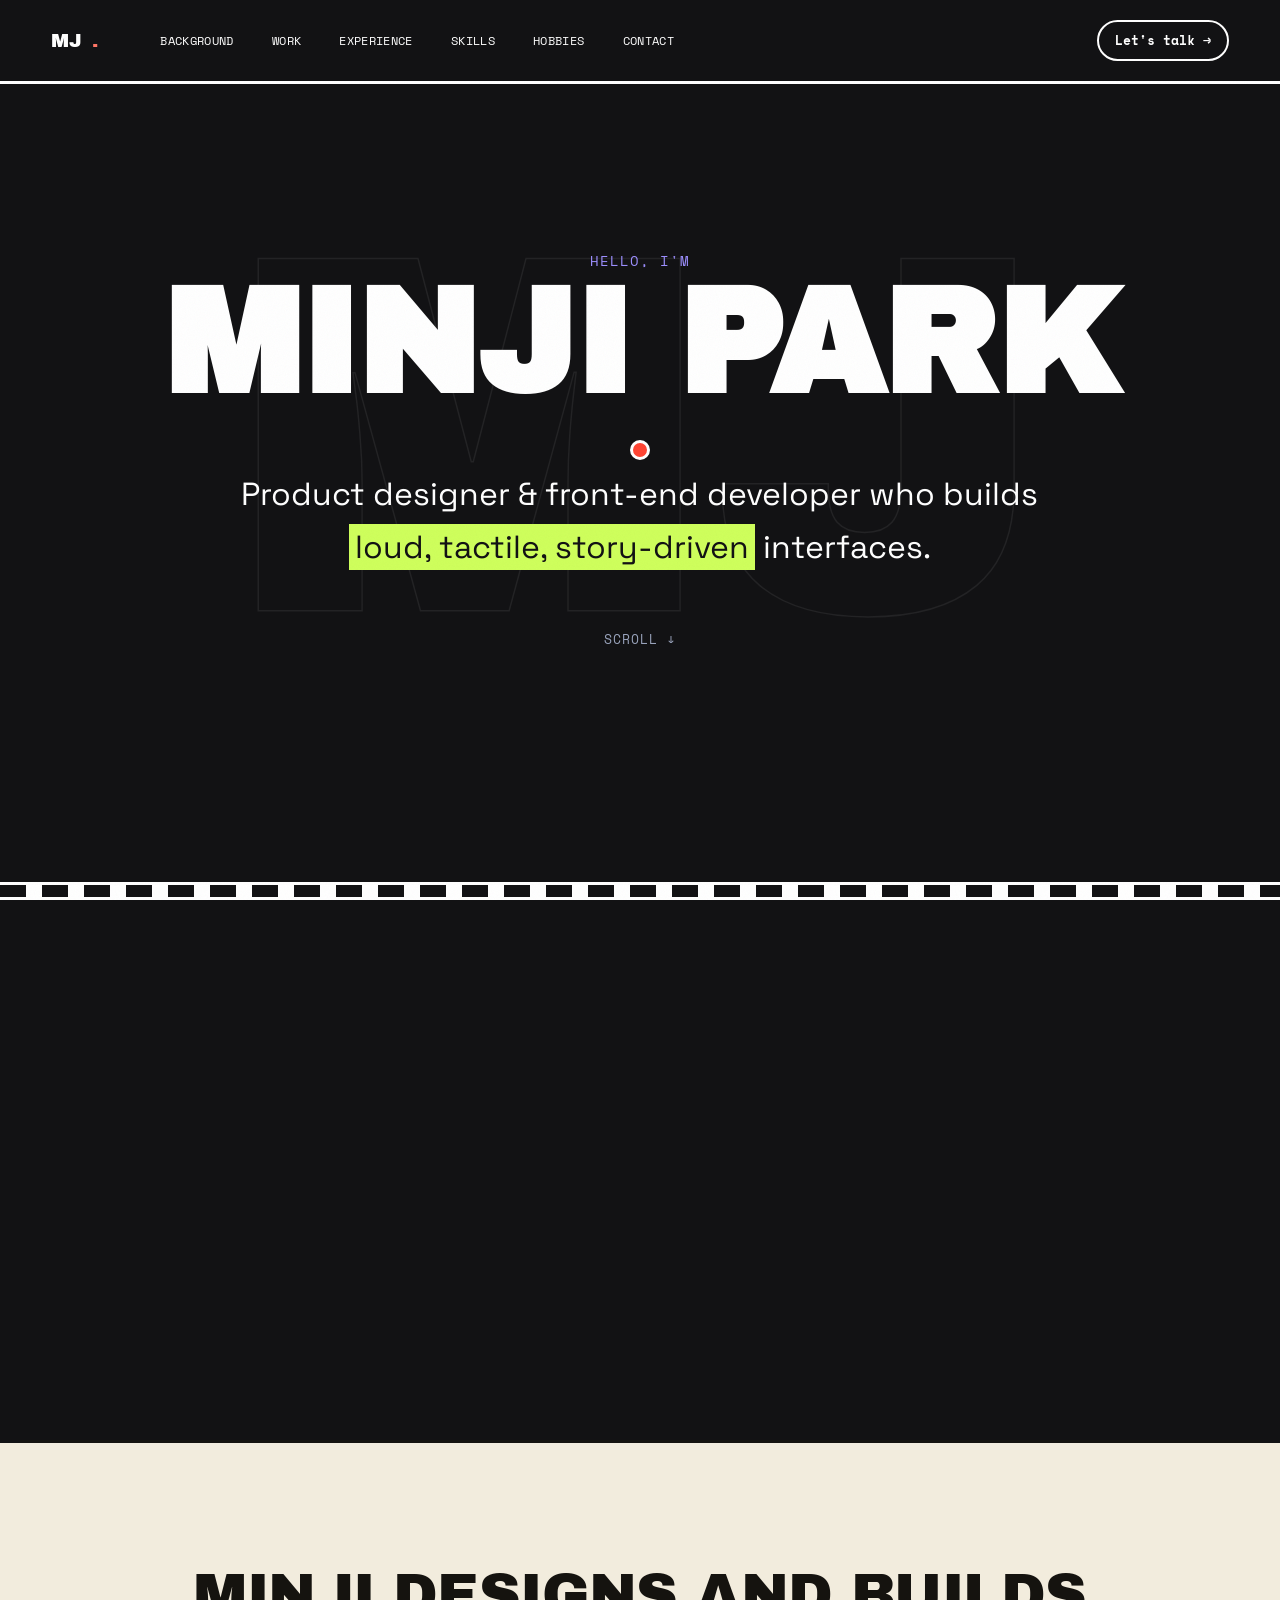
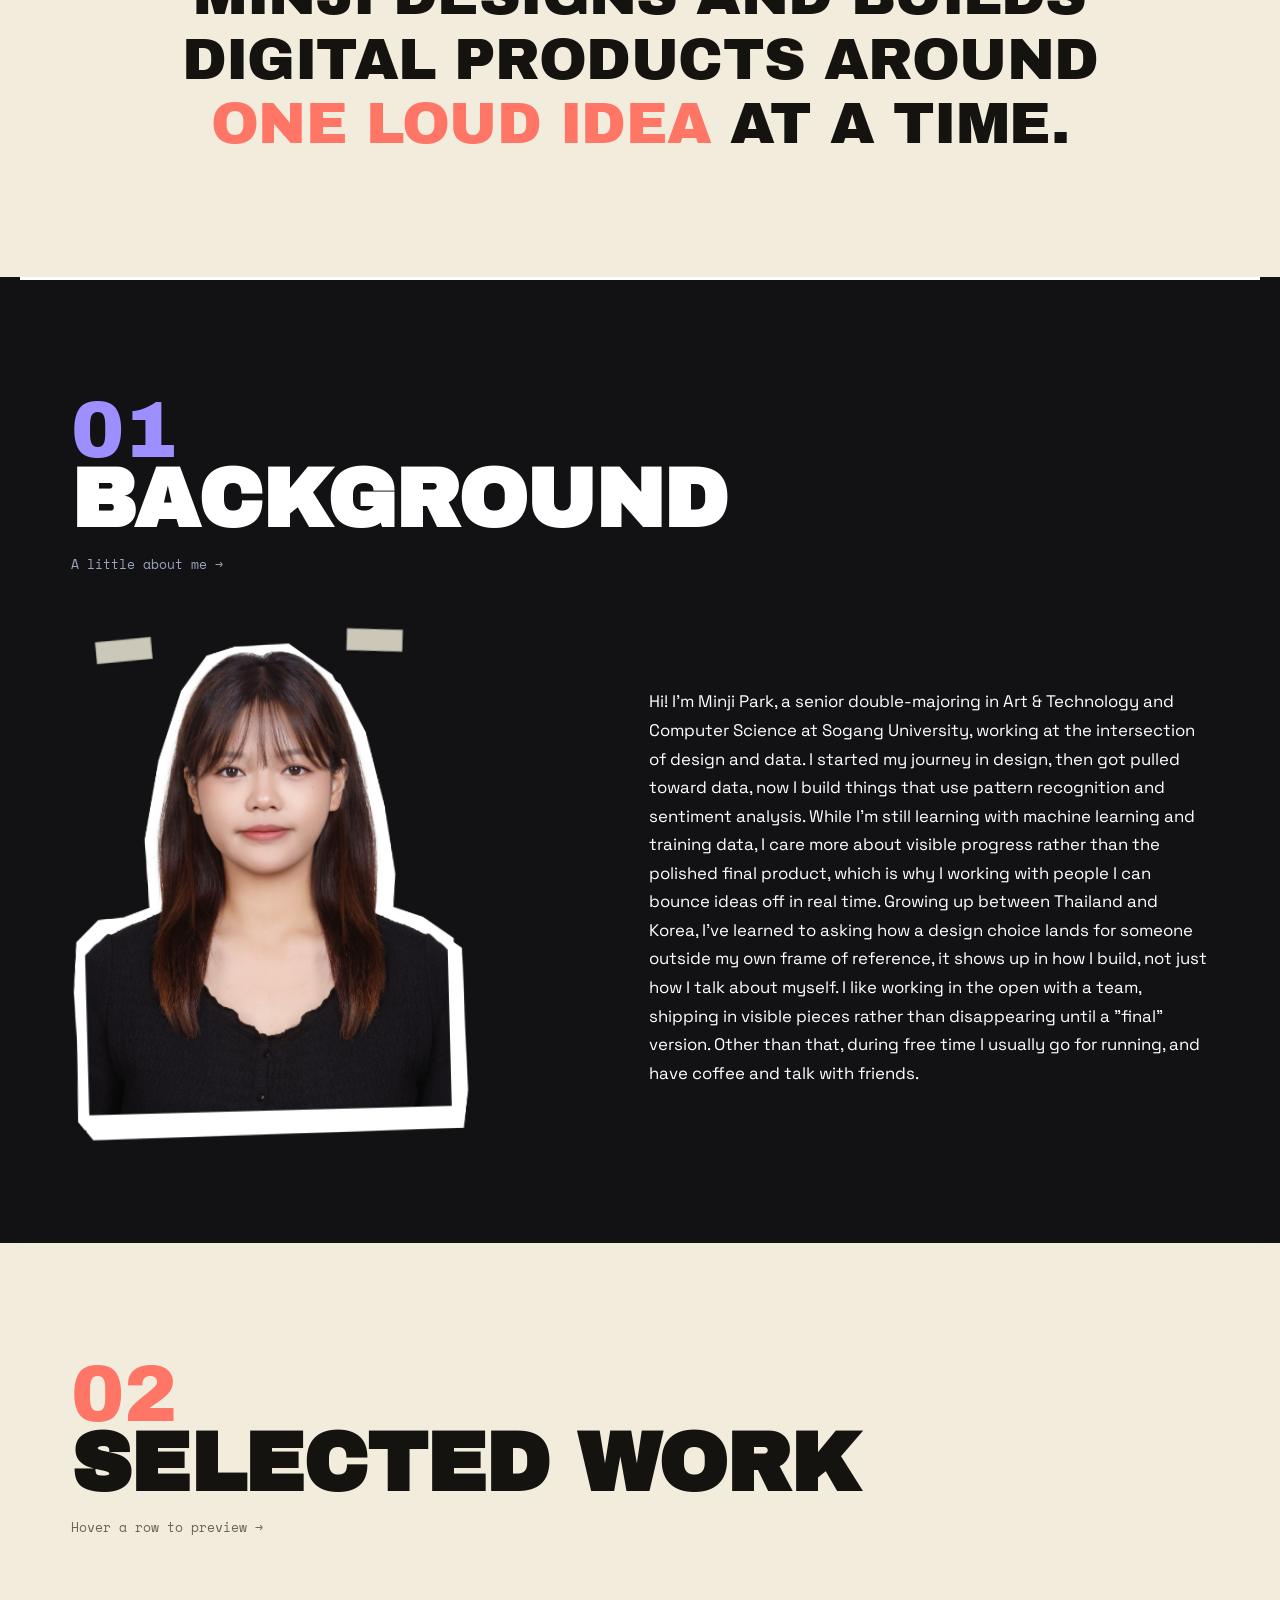
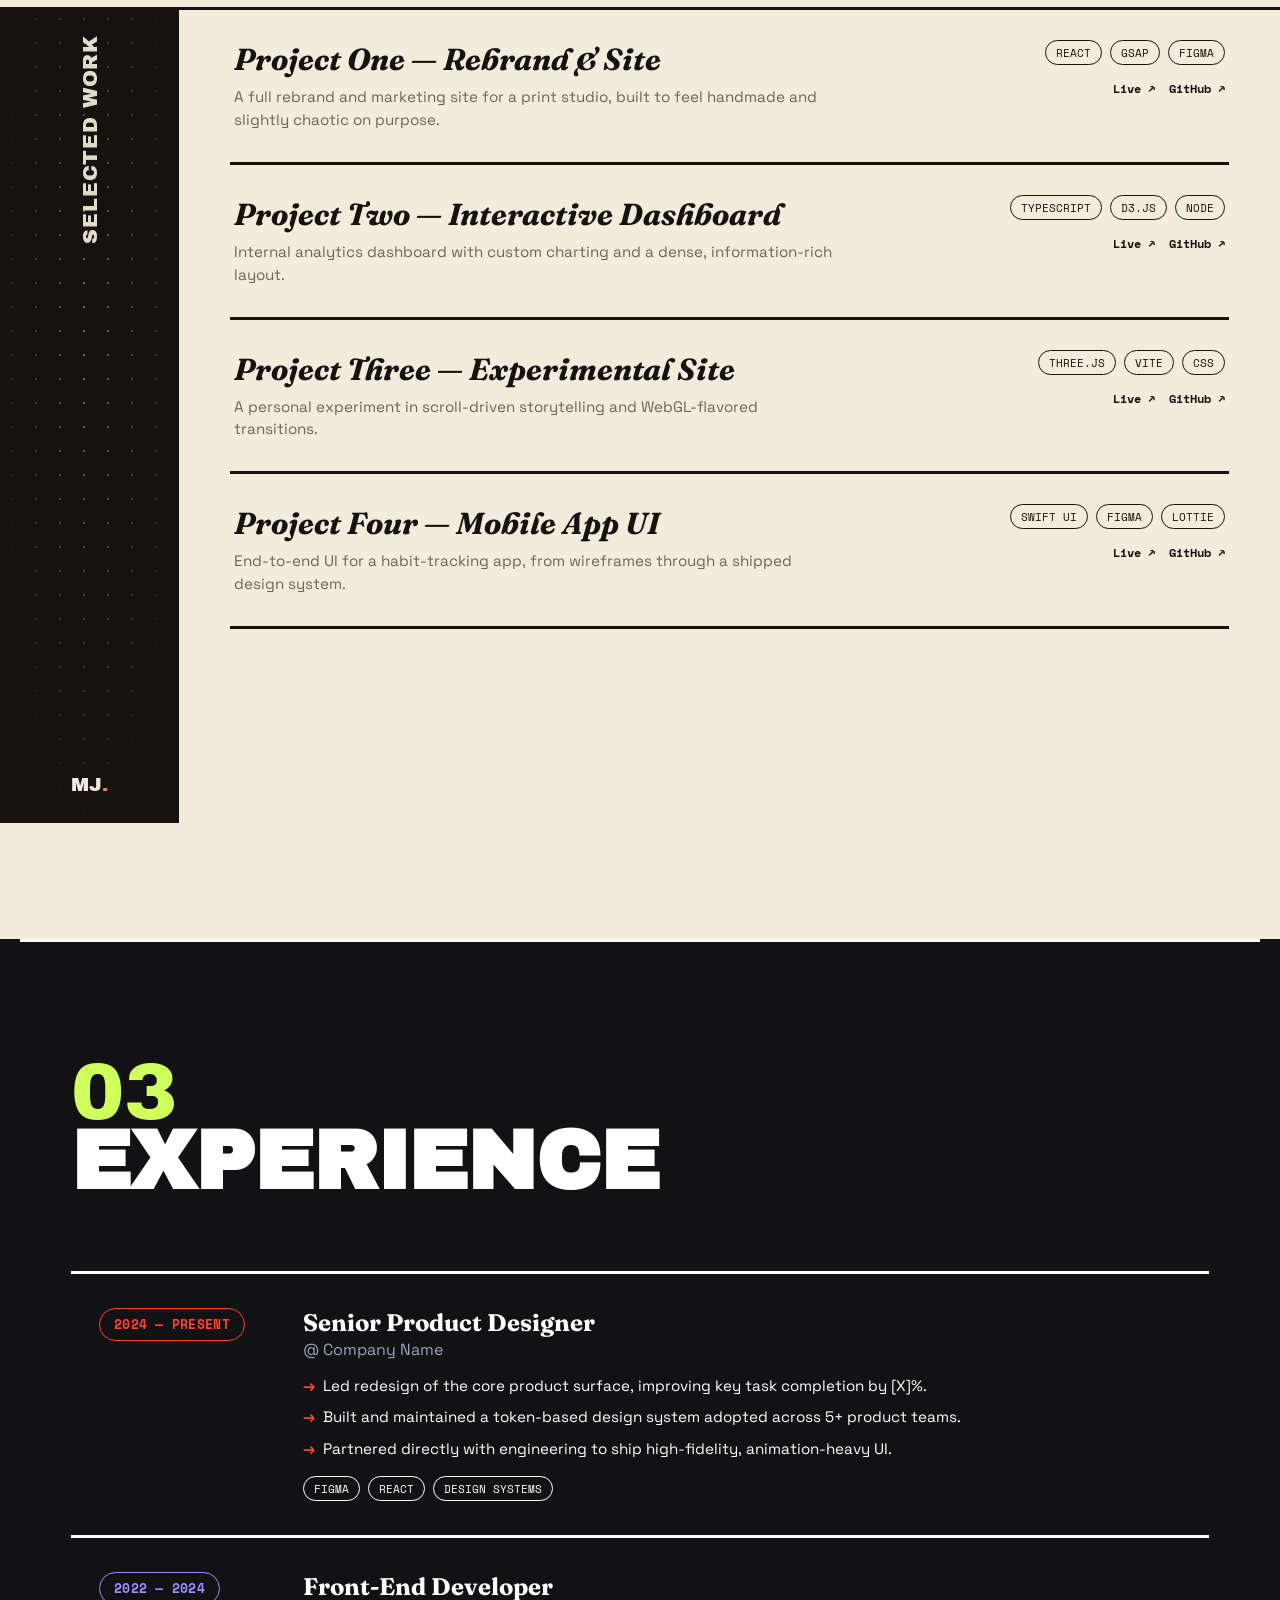
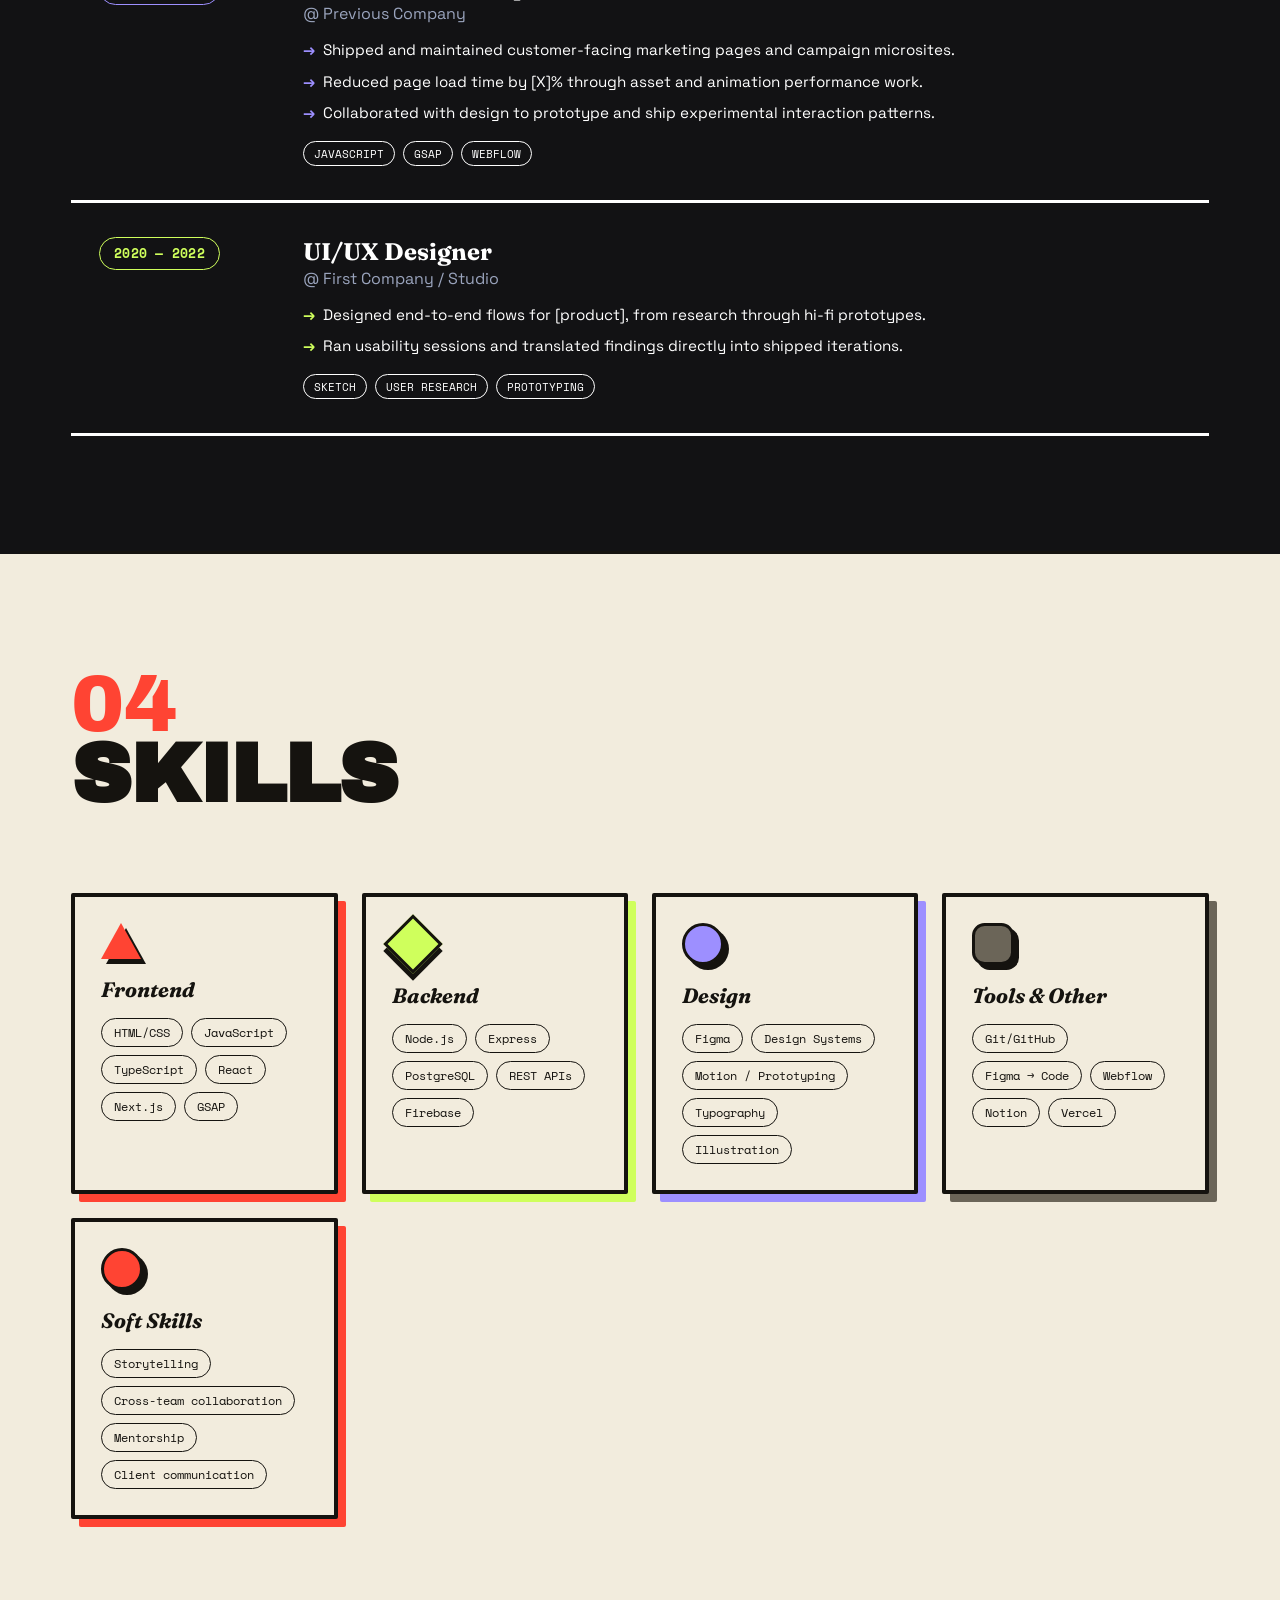
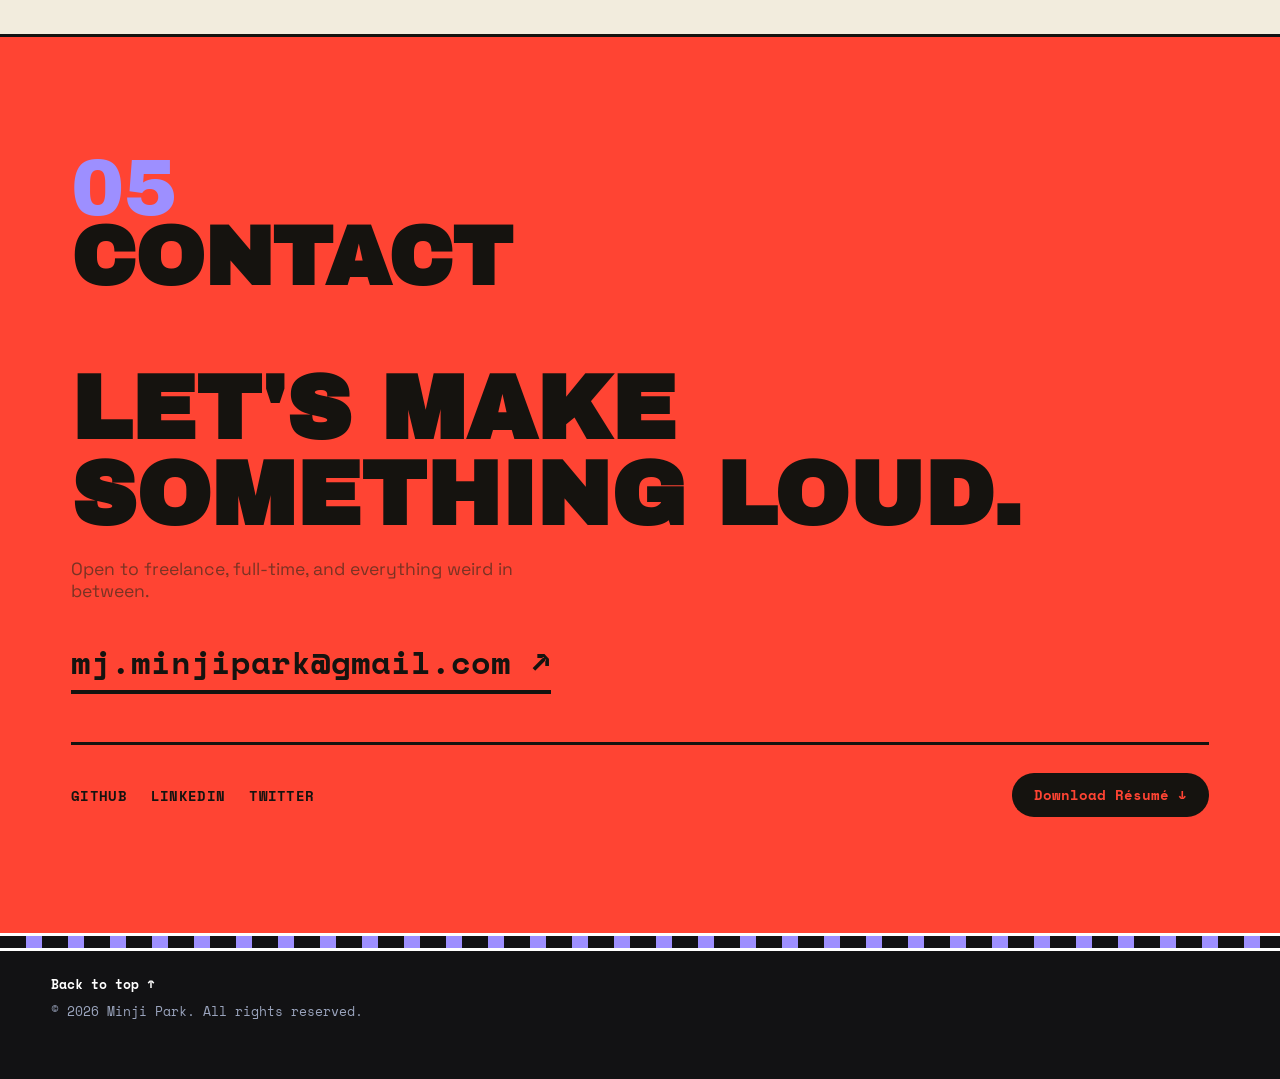
==== index.html @ ddabacf6 "Make Work pin flush to the viewport edge, add a spine label The panel now breaks out to the true lef" ====
<!DOCTYPE html>
<html lang="en">

<head>
  <meta charset="UTF-8">
  <meta name="viewport" content="width=device-width, initial-scale=1.0">
  <title>Your Name — Portfolio</title>
  <meta name="description" content="Designer & developer portfolio.">
  <link rel="preconnect" href="https://fonts.googleapis.com">
  <link rel="preconnect" href="https://fonts.gstatic.com" crossorigin>
  <link
    href="https://fonts.googleapis.com/css2?family=Archivo+Black&family=Fraunces:ital,opsz,wght@0,9..144,300;0,9..144,600;0,9..144,900;1,9..144,600;1,9..144,900&family=Space+Grotesk:wght@400;500;700&family=Space+Mono:wght@400;700&display=swap"
    rel="stylesheet">
  <link rel="stylesheet" href="style.css">
</head>

<body>

  <!-- grain overlay -->
  <div class="grain" aria-hidden="true"></div>

  <!-- ============ NAV ============ -->
  <header class="nav">
    <div class="nav__left">
      <a href="#top" class="nav__mark" id="navMark" aria-label="Open menu" aria-expanded="false"
        aria-controls="mobileDrawer">
        MJ<span class="dot">.</span>
      </a>
      <nav class="nav__links">
        <a href="#background"><span class="nav__label">Background</span></a>
        <a href="#work"><span class="nav__label">Work</span></a>
        <a href="#experience"><span class="nav__label">Experience</span></a>
        <a href="#skills"><span class="nav__label">Skills</span></a>
        <a href="hobbies.html"><span class="nav__label">Hobbies</span></a>
        <a href="#contact"><span class="nav__label">Contact</span></a>
      </nav>
    </div>
    <a href="#contact" class="nav__cta">Let's talk →</a>
  </header>

  <!-- ============ MOBILE DRAWER ============ -->
  <div class="mobile-drawer__overlay" id="mobileDrawerOverlay"></div>
  <div class="mobile-drawer" id="mobileDrawer" aria-hidden="true">
    <button class="mobile-drawer__close" id="mobileDrawerClose" aria-label="Close menu">✕</button>
    <nav class="mobile-drawer__links">
      <a href="#background">Background</a>
      <a href="#work">Work</a>
      <a href="#experience">Experience</a>
      <a href="#skills">Skills</a>
      <a href="hobbies.html">Hobbies</a>
      <a href="#contact">Contact</a>
    </nav>
    <a href="#contact" class="mobile-drawer__cta">Let's talk →</a>
  </div>

  <!-- ============ HERO / BACKGROUND ============ -->
  <!-- .hero-flip is a taller wrapper that keeps .hero
       pinned (position:sticky) while you scroll through
       it, driving a parallax drift/scale/fade on the
       intro content (initHeroParallax in script.js)
       before the Background section scrolls up
       underneath. Desktop only — see the
       max-width:760px override below and the same
       check in script.js. -->
  <div class="hero-flip" id="heroFlip">
    <section class="hero" id="top">
      <span class="hero__watermark" aria-hidden="true">MJ</span>
      <div class="hero__intro">
        <p class="hero__eyebrow">Hello, I'm</p>
        <h1 class="hero__name">Minji Park</h1>
        <p class="hero__tagline">Product designer &amp; front-end developer who builds<br>
          <em>loud, tactile, story-driven</em> interfaces.
        </p>
        <p class="hero__scroll-cue" aria-hidden="true">Scroll ↓</p>
      </div>

      <div class="marquee-line" aria-hidden="true"></div>
    </section>
  </div>

  <!-- ============ STATEMENT ============ -->
  <section class="statement surface-light reveal" id="statement">
    <p class="statement__text">Minji designs and builds digital products around
      <em>one loud idea</em> at a time.</p>
  </section>

  <!-- ============ BACKGROUND ============ -->
  <section class="background reveal" id="background">
    <div class="section-head">
      <p class="section-head__num" style="--accent:var(--violet)">01</p>
      <h2 class="section-head__title">Background</h2>
      <p class="section-head__note">A little about me →</p>
    </div>

    <div class="background__content">
      <div class="background__minji" id="backgroundMinji">
        <img src="images/minji-sticker.png" class="background__minji-img" alt="Cutout portrait sticker of Minji">
        <span class="background__minji-tape background__minji-tape--l" aria-hidden="true"></span>
        <span class="background__minji-tape background__minji-tape--r" aria-hidden="true"></span>
      </div>

      <p class="background__bio">
        Hi! I'm Minji Park, a senior double-majoring in Art & Technology and Computer Science at Sogang University,
        working at the intersection of design and data. I started my journey in design, then got pulled toward data,
        now I build things that use pattern recognition and sentiment analysis. While I'm still learning with machine
        learning and training data, I care more about visible progress rather than the polished final product, which
        is why I working with people I can bounce ideas off in real time.

        Growing up between Thailand and Korea, I've learned to asking how a design choice lands for someone outside my
        own frame of reference, it shows up in how I build, not just how I talk about myself.

        I like working in the open with a team, shipping in visible pieces rather than disappearing until a "final"
        version. Other than that, during free time I usually go for running, and have coffee and talk with friends.
      </p>
    </div>
  </section>

  <!-- ============ WORK ============ -->
  <section class="work surface-light reveal" id="work">
    <div class="section-head">
      <p class="section-head__num" style="--accent:var(--coral-text)">02</p>
      <h2 class="section-head__title">Selected&nbsp;Work</h2>
      <p class="section-head__note">Hover a row to preview →</p>
    </div>

    <div class="work__layout">
      <aside class="work__pin" aria-hidden="true">
        <span class="work__pin-dots"></span>
        <p class="work__pin-spine">Selected&nbsp;Work</p>
        <p class="work__pin-mark">MJ<span class="dot">.</span></p>
      </aside>

    <ul class="work__list">

      <li class="work__row" style="view-transition-name:project-1" data-preview="images/work-1.svg">
        <a class="work__row-main" href="project-1.html">
          <h3 class="work__title">Project One — Rebrand &amp; Site</h3>
          <p class="work__desc">A full rebrand and marketing site for a print studio, built to feel handmade and
            slightly chaotic on purpose.</p>
        </a>
        <div class="work__row-meta">
          <div class="work__tags">
            <span>React</span><span>GSAP</span><span>Figma</span>
          </div>
          <div class="work__links">
            <a href="#" target="_blank" rel="noopener">Live ↗</a>
            <a href="#" target="_blank" rel="noopener">GitHub ↗</a>
          </div>
        </div>
      </li>

      <li class="work__row" style="view-transition-name:project-2" data-preview="images/work-2.svg">
        <a class="work__row-main" href="project-2.html">
          <h3 class="work__title">Project Two — Interactive Dashboard</h3>
          <p class="work__desc">Internal analytics dashboard with custom charting and a dense, information-rich layout.
          </p>
        </a>
        <div class="work__row-meta">
          <div class="work__tags">
            <span>TypeScript</span><span>D3.js</span><span>Node</span>
          </div>
          <div class="work__links">
            <a href="#" target="_blank" rel="noopener">Live ↗</a>
            <a href="#" target="_blank" rel="noopener">GitHub ↗</a>
          </div>
        </div>
      </li>

      <li class="work__row" style="view-transition-name:project-3" data-preview="images/work-3.svg">
        <a class="work__row-main" href="project-3.html">
          <h3 class="work__title">Project Three — Experimental Site</h3>
          <p class="work__desc">A personal experiment in scroll-driven storytelling and WebGL-flavored transitions.</p>
        </a>
        <div class="work__row-meta">
          <div class="work__tags">
            <span>Three.js</span><span>Vite</span><span>CSS</span>
          </div>
          <div class="work__links">
            <a href="#" target="_blank" rel="noopener">Live ↗</a>
            <a href="#" target="_blank" rel="noopener">GitHub ↗</a>
          </div>
        </div>
      </li>

      <li class="work__row" style="view-transition-name:project-4" data-preview="images/work-4.svg">
        <a class="work__row-main" href="project-4.html">
          <h3 class="work__title">Project Four — Mobile App UI</h3>
          <p class="work__desc">End-to-end UI for a habit-tracking app, from wireframes through a shipped design system.
          </p>
        </a>
        <div class="work__row-meta">
          <div class="work__tags">
            <span>Swift UI</span><span>Figma</span><span>Lottie</span>
          </div>
          <div class="work__links">
            <a href="#" target="_blank" rel="noopener">Live ↗</a>
            <a href="#" target="_blank" rel="noopener">GitHub ↗</a>
          </div>
        </div>
      </li>

      <!-- duplicate a <li class="work__row"> block above to add a 5th project -->

    </ul>
    </div>
  </section>

  <!-- ============ EXPERIENCE ============ -->
  <section class="experience reveal" id="experience">
    <div class="section-head">
      <p class="section-head__num" style="--accent:var(--lime)">03</p>
      <h2 class="section-head__title">Experience</h2>
    </div>

    <ol class="experience__list">

      <li class="experience__item experience__item--coral">
        <div class="experience__dates">2024 — Present</div>
        <div class="experience__body">
          <h3>Senior Product Designer <span>@ Company Name</span></h3>
          <ul>
            <li>Led redesign of the core product surface, improving key task completion by [X]%.</li>
            <li>Built and maintained a token-based design system adopted across 5+ product teams.</li>
            <li>Partnered directly with engineering to ship high-fidelity, animation-heavy UI.</li>
          </ul>
          <div class="experience__tags"><span>Figma</span><span>React</span><span>Design Systems</span></div>
        </div>
      </li>

      <li class="experience__item experience__item--violet">
        <div class="experience__dates">2022 — 2024</div>
        <div class="experience__body">
          <h3>Front-End Developer <span>@ Previous Company</span></h3>
          <ul>
            <li>Shipped and maintained customer-facing marketing pages and campaign microsites.</li>
            <li>Reduced page load time by [X]% through asset and animation performance work.</li>
            <li>Collaborated with design to prototype and ship experimental interaction patterns.</li>
          </ul>
          <div class="experience__tags"><span>JavaScript</span><span>GSAP</span><span>Webflow</span></div>
        </div>
      </li>

      <li class="experience__item experience__item--lime">
        <div class="experience__dates">2020 — 2022</div>
        <div class="experience__body">
          <h3>UI/UX Designer <span>@ First Company / Studio</span></h3>
          <ul>
            <li>Designed end-to-end flows for [product], from research through hi-fi prototypes.</li>
            <li>Ran usability sessions and translated findings directly into shipped iterations.</li>
          </ul>
          <div class="experience__tags"><span>Sketch</span><span>User Research</span><span>Prototyping</span></div>
        </div>
      </li>

      <!-- duplicate an <li class="experience__item"> block above to add another role -->

    </ol>
  </section>

  <!-- ============ SKILLS ============ -->
  <section class="skills surface-light reveal" id="skills">
    <div class="section-head">
      <p class="section-head__num" style="--accent:var(--coral)">04</p>
      <h2 class="section-head__title">Skills</h2>
    </div>

    <div class="skills__grid">

      <div class="skills__cat skills__cat--coral">
        <span class="skills__icon skills__icon--tri" aria-hidden="true"></span>
        <h3>Frontend</h3>
        <div class="skills__tags">
          <span>HTML/CSS</span><span>JavaScript</span><span>TypeScript</span>
          <span>React</span><span>Next.js</span><span>GSAP</span>
        </div>
      </div>

      <div class="skills__cat skills__cat--lime">
        <span class="skills__icon skills__icon--diamond" aria-hidden="true"></span>
        <h3>Backend</h3>
        <div class="skills__tags">
          <span>Node.js</span><span>Express</span><span>PostgreSQL</span>
          <span>REST APIs</span><span>Firebase</span>
        </div>
      </div>

      <div class="skills__cat skills__cat--violet">
        <span class="skills__icon skills__icon--circle" aria-hidden="true"></span>
        <h3>Design</h3>
        <div class="skills__tags">
          <span>Figma</span><span>Design Systems</span><span>Motion / Prototyping</span>
          <span>Typography</span><span>Illustration</span>
        </div>
      </div>

      <div class="skills__cat skills__cat--ink">
        <span class="skills__icon skills__icon--rounded" aria-hidden="true"></span>
        <h3>Tools &amp; Other</h3>
        <div class="skills__tags">
          <span>Git/GitHub</span><span>Figma → Code</span><span>Webflow</span>
          <span>Notion</span><span>Vercel</span>
        </div>
      </div>

      <div class="skills__cat skills__cat--coral">
        <span class="skills__icon skills__icon--circle" aria-hidden="true"></span>
        <h3>Soft Skills</h3>
        <div class="skills__tags">
          <span>Storytelling</span><span>Cross-team collaboration</span>
          <span>Mentorship</span><span>Client communication</span>
        </div>
      </div>

    </div>
  </section>

  <!-- ============ CONTACT ============ -->
  <section class="contact surface-bold reveal" id="contact">
    <div class="section-head">
      <p class="section-head__num" style="--accent:var(--violet)">05</p>
      <h2 class="section-head__title">Contact</h2>
    </div>

    <h3 class="contact__cta">Let's make<br>something loud.</h3>
    <p class="contact__sub">Open to freelance, full-time, and everything weird in between.</p>

    <a class="contact__email" href="mailto:mj.minjipark@gmail.com">mj.minjipark@gmail.com ↗</a>

    <div class="contact__row">
      <div class="contact__links">
        <a href="https://github.com/yourusername" target="_blank" rel="noopener">GitHub</a>
        <a href="https://linkedin.com/in/yourusername" target="_blank" rel="noopener">LinkedIn</a>
        <a href="https://twitter.com/yourusername" target="_blank" rel="noopener">Twitter</a>
      </div>
      <a class="contact__resume" href="resume.pdf" download>Download Résumé ↓</a>
    </div>
  </section>

  <footer class="footer">
    <div class="marquee-line marquee-line--reverse marquee-line--violet" aria-hidden="true"></div>
    <a href="#top" class="footer__top">Back to top ↑</a>
    <p class="footer__copy">© <span id="year"></span> Minji Park. All rights reserved.</p>
  </footer>

  <script src="script.js"></script>
</body>

</html>
---- style.css ----
/* ============================================
   TOKENS
   ============================================ */
:root{
  --cream: #121214;
  --ink: #FFFFFF;
  --coral: #FF4433;
  --coral-text: #FF7566;
  --lime: #CFFF5C;
  --violet: #9D8FFF;
  --muted: #9AA4BD;

  /* deep counterpart of coral — used for the mobile nav
     drawer's panel so it reads as a dark surface rather
     than a bright poster color, matching the rest of the
     site's near-black canvas. */
  --coral-deep: #5C2318;

  --font-display: "Fraunces", serif;
  --font-shout: "Archivo Black", sans-serif;
  --font-body: "Space Grotesk", sans-serif;
  --font-mono: "Space Mono", monospace;

  /* smooth, no-overshoot easing for hover/entrance motion —
     replaces an earlier springy overshoot curve that read as
     more playful than intended. */
  --ease: cubic-bezier(.16,1,.3,1);

  --edge: 6px;
  --max: 1240px;
  --nav-h: 84px; /* fallback; script.js measures the real height on load/resize */
}

*{ box-sizing:border-box; }
html{ scroll-behavior:smooth; }

/* ============================================
   VIEW TRANSITIONS — clicking a Work row "zooms"
   into its project page. Progressive enhancement:
   browsers without cross-document view-transition
   support (Safari/Firefox as of writing) just do a
   normal navigation, no fallback code needed.
   ============================================ */
@view-transition{
  navigation:auto;
}
::view-transition-group(*){
  animation-duration:.5s;
  animation-timing-function:var(--ease);
}
@media (prefers-reduced-motion:reduce){
  ::view-transition-group(*){ animation-duration:.001s; }
}

body{
  margin:0;
  background:var(--cream);
  color:var(--ink);
  font-family:var(--font-body);
  overflow-x:hidden;
  -webkit-font-smoothing:antialiased;
}

img{ max-width:100%; display:block; }
a{ color:inherit; text-decoration:none; }
ul,ol{ list-style:none; margin:0; padding:0; }
h1,h2,h3,p{ margin:0; }

::selection{ background:var(--ink); color:var(--cream); }

/* grain texture overlay */
.grain{
  position:fixed; inset:0; z-index:999; pointer-events:none;
  opacity:0.05; mix-blend-mode:multiply;
  background-image:url("data:image/svg+xml,%3Csvg xmlns='http://www.w3.org/2000/svg' width='120' height='120'%3E%3Cfilter id='n'%3E%3CfeTurbulence type='fractalNoise' baseFrequency='0.9' numOctaves='2' stitchTiles='stitch'/%3E%3C/filter%3E%3Crect width='100%25' height='100%25' filter='url(%23n)'/%3E%3C/svg%3E");
}

/* ============================================
   NAV
   ============================================ */
.nav{
  position:sticky; top:0; z-index:100;
  display:flex; align-items:center; justify-content:space-between;
  padding:20px clamp(20px,4vw,56px);
  background:var(--cream);
  border-bottom:3px solid var(--ink);
}
.nav__left{ display:flex; align-items:center; gap:clamp(20px,4vw,48px); }
.nav__mark{
  font-family:var(--font-shout); font-size:1.2rem;
  display:flex; align-items:center; gap:10px;
}
.nav__mark .dot{ color:var(--coral-text); }
.nav__links{ display:flex; gap:clamp(6px,1vw,10px); }
.nav__links a{
  font-family:var(--font-mono); font-size:0.75rem; text-transform:uppercase;
  letter-spacing:0.03em; display:flex; align-items:center; gap:6px;
  padding:7px 14px; border-radius:100px;
  transition:color .15s, background .15s;
}
.nav__links a:hover{ background:var(--ink); color:var(--cream); }
.nav__cta{
  font-family:var(--font-mono); font-size:0.8rem; font-weight:700;
  padding:9px 16px; border:2px solid var(--ink); border-radius:100px;
  transition:transform .15s, background .15s, color .15s;
}
.nav__cta:hover{ background:var(--ink); color:var(--cream); }

@media (max-width:760px){
  .nav__left{ gap:16px; }
  .nav__links{ display:none; }
}
@media (max-width:480px){
  .nav__cta{ padding:8px 12px; font-size:0.7rem; }
  .nav__left{ gap:12px; }
}

/* ============================================
   MOBILE DRAWER
   ============================================ */
.mobile-drawer__overlay{
  position:fixed; inset:0; z-index:290;
  background:rgba(0,0,0,0.5);
  opacity:0; pointer-events:none;
  transition:opacity .25s ease;
}
.mobile-drawer__overlay.is-open{ opacity:1; pointer-events:auto; }

.mobile-drawer{
  position:fixed; top:0; left:0; bottom:0; z-index:300;
  width:min(78vw, 340px);
  background:var(--coral-deep);
  border-right:5px solid var(--ink);
  padding:28px 28px;
  display:flex; flex-direction:column; gap:40px;
  transform:translateX(-100%);
  transition:transform .3s cubic-bezier(.65,0,.35,1);
}
.mobile-drawer.is-open{ transform:translateX(0); }

.mobile-drawer__close{
  align-self:flex-end;
  font-family:var(--font-mono); font-size:1rem; font-weight:700;
  background:none; border:2px solid var(--ink); color:var(--ink);
  width:36px; height:36px; border-radius:50%; cursor:pointer;
}

.mobile-drawer__links{ display:flex; flex-direction:column; gap:26px; margin-top:20px; }
.mobile-drawer__links a{
  font-family:var(--font-shout);
  text-transform:uppercase;
  font-size:1.5rem; color:var(--ink);
  display:flex; align-items:baseline; gap:12px;
}
.mobile-drawer__cta{
  margin-top:auto;
  font-family:var(--font-mono); font-weight:700; font-size:0.85rem;
  padding:12px 22px; background:var(--ink); color:var(--cream);
  border-radius:100px; text-align:center;
}

@media (min-width:761px){
  .mobile-drawer, .mobile-drawer__overlay{ display:none; }
}

/* ============================================
   HERO
   full-bleed (max-width:none overrides the generic
   section rule) so the big type below actually spans
   the window instead of sitting in a centered 1240px
   column. Wrapped by .hero-flip below for the scroll
   transition into Background.
   ============================================ */
.hero{
  position:relative;
  max-width:none;
  padding:clamp(20px,4vw,56px);
  overflow:hidden;
  min-height:100vh;
  min-height:100svh;
  display:flex;
  flex-direction:column;
  justify-content:center;
  align-items:center;
  background:var(--cream);
}

.hero__intro{
  position:relative; z-index:2;
  text-align:center;
}

/* faint oversized wordmark sitting behind the hero
   content — the layered-scale depth cue from the Wix
   template's parallax cards / Love & Money's giant
   logo, done as a static outline instead of a second
   scroll rig. */
.hero__watermark{
  position:absolute; top:50%; left:50%; z-index:1;
  transform:translate(-50%,-52%);
  font-family:var(--font-shout);
  font-size:clamp(7rem,40vw,34rem);
  line-height:1; white-space:nowrap;
  color:transparent;
  -webkit-text-stroke:1.5px rgba(255,255,255,0.07);
  pointer-events:none; user-select:none;
}

.hero__scroll-cue{
  font-family:var(--font-mono); font-size:0.8rem; text-transform:uppercase;
  letter-spacing:0.08em; color:var(--muted);
  margin-top:56px;
  animation:scrollCueBob 1.8s ease-in-out infinite;
}
@keyframes scrollCueBob{
  0%,100%{ transform:translateY(0); opacity:0.6; }
  50%{ transform:translateY(8px); opacity:1; }
}

.sticker{
  font-family:var(--font-mono); font-weight:700; font-size:0.75rem;
  text-transform:uppercase; text-align:center;
  display:flex; align-items:center; justify-content:center;
}
.sticker--tape{
  background:var(--lime); color:var(--cream);
  padding:8px 18px; border:3px solid var(--ink);
}
.sticker--circle{
  width:110px; height:110px; border-radius:50%;
  background:var(--coral); color:var(--cream);
  border:4px solid var(--ink); line-height:1.3;
}

.hero__eyebrow{
  position:relative; z-index:1;
  font-family:var(--font-mono); text-transform:uppercase;
  letter-spacing:0.08em; font-size:0.85rem; color:var(--violet);
  margin-bottom:6px;
}
.hero__name{
  position:relative; z-index:1;
  font-family:var(--font-shout);
  text-transform:uppercase;
  font-size:clamp(3rem, 11.5vw, 9.5rem);
  line-height:0.92; letter-spacing:-0.01em;
  margin-bottom:clamp(28px, 5vw, 56px);
}
.hero__tagline{
  position:relative; z-index:1;
  font-size:clamp(1.3rem,2.8vw,2rem);
  line-height:1.65; max-width:840px;
  margin:0 auto 48px;
}
.hero__tagline em{
  font-style:normal; background:var(--lime); color:var(--cream);
  padding:3px 6px; box-decoration-break:clone;
}

/* ============================================
   MARQUEE LINE — a bare strip of moving dashes,
   no text. Reused for the hero footer bar (pinned
   to the hero's bottom edge) and the site footer
   bar (sits in normal flow there).
   ============================================ */
.marquee-line{
  position:relative;
  height:18px;
  overflow:hidden;
  border-top:3px solid var(--ink); border-bottom:3px solid var(--ink);
  background:var(--ink);
}
.hero .marquee-line{
  /* .hero is a <section>, which the shared rule below
     caps at max-width:1240px — left:0/right:0 here would
     only span that inner box, not the viewport. Break out
     to the true edges with the same 100vw trick used for
     the section color blocks. */
  position:absolute; bottom:0; z-index:2;
  left:50%; width:100vw; margin-left:-50vw;
}
.marquee-line::before{
  content:"";
  position:absolute; inset:0;
  background-image:repeating-linear-gradient(to right, var(--cream) 0 26px, transparent 26px 42px);
  animation:marqueeLine 3.5s linear infinite;
}
.marquee-line--reverse::before{ animation-direction:reverse; }
.marquee-line--violet{ background:var(--violet); }
.marquee-line--violet::before{
  background-image:repeating-linear-gradient(to right, var(--cream) 0 26px, transparent 26px 42px);
}
@keyframes marqueeLine{ from{ transform:translateX(0); } to{ transform:translateX(-42px); } }

@media (prefers-reduced-motion:reduce){
  .marquee-line::before{ animation:none; }
}

@media (max-width:760px){
  .hero{ padding-top:40px; overflow:visible; }
  .hero .marquee-line{
    position:relative; left:auto;
    width:100vw; margin-left:calc(50% - 50vw);
    margin-top:40px;
  }
}

/* ============================================
   HERO PARALLAX — a taller wrapper that keeps .hero
   pinned (position:sticky) while its own extra height
   scrolls past, so script.js (initHeroParallax) can
   drift/scale/fade .hero's content out at a different
   rate than the actual scroll — the classic parallax
   depth cue (marsrejects.com, thetinypod.com: content
   pinned in place while the scene transforms around
   it) — instead of a plain scroll cut into Background.
   Desktop only (see the max-width:760px override
   below) — a pinned scroll effect is more likely to
   feel janky than smooth on small screens, and costs
   precious scroll distance there.
   ============================================ */
.hero-flip{
  position:relative;
  height:160vh;
  /* slide up under the sticky nav so .hero's own
     min-height:100svh box actually starts at the true
     top of the viewport — otherwise the nav's reserved
     flow height pushes .hero (and its centered content)
     down, off true screen-center by half the nav's
     height. */
  margin-top:calc(-1 * var(--nav-h));
}
.hero{
  will-change:transform, opacity;
}
@media (min-width:761px){
  .hero{ position:sticky; top:0; }
}
@media (max-width:760px), (prefers-reduced-motion:reduce){
  .hero-flip{ height:auto; }
}

/* ============================================
   STATEMENT — a full-bleed manifesto line between
   Hero and Background, the "big single sentence"
   beat both references use (Love & Money's "LOVE AND
   MONEY BUILDS...", the Wix template's headline).
   ============================================ */
.statement{
  text-align:center;
  padding-top:clamp(60px,10vw,120px);
  padding-bottom:clamp(60px,10vw,120px);
}
.statement__text{
  font-family:var(--font-shout);
  text-transform:uppercase; letter-spacing:-0.01em;
  font-size:clamp(1.8rem,5.4vw,3.6rem);
  line-height:1.12;
  max-width:1000px; margin:0 auto;
}
.statement__text em{
  font-style:normal; color:var(--coral-text);
}

/* ============================================
   BACKGROUND
   ============================================ */
.background__content{
  display:grid;
  grid-template-columns: auto minmax(0, 560px);
  justify-content:space-between;
  align-items:center;
  gap:40px;
}
.background__bio{ font-size:1.05rem; line-height:1.7; padding-top:6px; }

.background__minji{
  position:relative; flex:none; z-index:1; pointer-events:none;
  width:clamp(280px, 30vw, 460px);
  margin:0 auto;
  transform-origin:center;
  will-change:transform, opacity;
  opacity:0;
  transform:translateY(30px) rotate(-3deg) scale(0.88);
  transition:transform .6s var(--ease), opacity .3s ease;
}
.background__minji.is-visible{
  opacity:1;
  transform:translateY(0) rotate(-1.5deg) scale(1);
}
.background__minji-img{
  width:100%; display:block;
  filter:drop-shadow(8px 10px 0 var(--ink));
}
.background__minji-tape{
  position:absolute;
  width:56px; height:22px;
  background:rgba(245,239,221,0.82);
  border:1px solid rgba(0,0,0,0.15);
  box-shadow:0 2px 4px rgba(0,0,0,0.25);
}
.background__minji-tape--l{ top:-8px; left:8%; transform:rotate(-4deg); }
.background__minji-tape--r{ top:-12px; right:12%; transform:rotate(3deg); }

@media (max-width:900px){
  .background__content{
    grid-template-columns:1fr;
    justify-items:center;
    text-align:left;
  }
}

@media (prefers-reduced-motion:reduce){
  .background__minji{ transition:opacity .3s ease; }
}

/* ============================================
   SECTION SURFACES — alternating full-bleed color
   bands (statement/background/work/experience/skills/
   contact), the loud high-contrast block rhythm from
   the Love & Money / Wix Studio references. Each
   section paints edge-to-edge via a ::before sized to
   100vw (the same break-out trick already used by
   .marquee-line/.hobby-collage) regardless of the
   section element's own centered max-width box;
   isolation:isolate gives the section its own stacking
   context so the pseudo's z-index:-1 stays trapped
   behind that section's content instead of leaking out
   to sit behind the nav or an earlier section.
   .surface-light/.surface-bold locally reassign
   --cream/--ink/--muted, so every existing rule that
   already reads those tokens (borders, hover inverts,
   card fills) flips automatically — no per-component
   overrides needed except where a section's own accent
   color collides with its new background (see Contact).
   ============================================ */
.statement, .background, .work, .experience, .skills, .contact{
  position:relative;
  isolation:isolate;
  border-top:3px solid var(--ink);
}
.statement::before, .background::before, .work::before,
.experience::before, .skills::before, .contact::before{
  content:"";
  position:absolute; top:0; bottom:0;
  left:50%; width:100vw; margin-left:-50vw;
  background:var(--cream);
  z-index:-1;
}

.surface-light{
  --cream: #F2ECDD;
  --ink: #15130F;
  --muted: #6B6558;
}

.contact.surface-bold{
  --cream: var(--coral);
  --ink: #15130F;
  --muted: #7A3324;
}

/* ============================================
   SHARED SECTION HEAD
   ============================================ */
section{ padding:clamp(70px,9vw,130px) clamp(20px,4vw,56px); max-width:var(--max); margin:0 auto; background:var(--cream); color:var(--ink); }

/* stacked numeral-over-headline, both huge — the
   idealworks "playbook" arrangement (04 / BUILD A
   WORLD tucked tight on top of each other) rather than
   a small badge sitting beside the title on one line. */
.section-head{
  display:flex; flex-direction:column; align-items:flex-start;
  margin-bottom:clamp(40px,6vw,70px);
}
.section-head__num{
  font-family:var(--font-shout);
  font-size:clamp(2.4rem,7vw,5rem);
  line-height:0.9;
  color:var(--accent, var(--coral-text));
  margin-bottom:-0.08em;
}
.section-head__title{
  font-family:var(--font-shout);
  text-transform:uppercase; letter-spacing:-0.01em;
  font-size:clamp(2.6rem,8vw,5.2rem);
  line-height:0.94;
}
.section-head__note{
  font-family:var(--font-mono); font-size:0.8rem; color:var(--muted);
  margin-top:16px;
}

.reveal{ opacity:0; transform:translateY(28px); transition:opacity .6s ease, transform .6s ease; }
.reveal.is-visible{ opacity:1; transform:translateY(0); }

/* word-by-word title reveal — piggybacks on the
   .reveal/.is-visible trigger above for section
   titles; .hero__name gets its own is-visible
   class added once on load (see script.js). */
.word-reveal{
  display:inline-block;
  opacity:0; transform:translateY(36px) scale(0.6);
  transition:opacity .5s ease, transform .7s var(--ease);
  transition-delay:calc(var(--i,0) * 90ms);
}
.reveal.is-visible .word-reveal,
.hero__name.is-visible .word-reveal{
  opacity:1; transform:translateY(0) scale(1);
}
@media (prefers-reduced-motion:reduce){
  .word-reveal{ transition:none; opacity:1; transform:none; }
}

/* ============================================
   POP-IN — a reusable scroll-triggered entrance for
   repeated items (work rows, experience entries,
   skill cards, contact lines): scales up from small
   with the same bounce as .word-reveal above, staggered
   per item via --i (script.js initPopIn). One-shot,
   like the section .reveal it rides alongside.
   ============================================ */
.pop-in{
  opacity:0;
  transform:translateY(28px) scale(0.85);
  transition:opacity .5s ease, transform .6s var(--ease);
  transition-delay:calc(var(--i,0) * 90ms);
}
.pop-in.is-visible{
  opacity:1;
  transform:translateY(0) scale(1);
}
@media (prefers-reduced-motion:reduce){
  .pop-in{ transition:none; opacity:1; transform:none; }
}

/* ============================================
   WORK
   .work__layout breaks out to the true viewport edge
   (the same 100vw/-50vw trick as .marquee-line) so
   .work__pin can sit flush against the actual left
   edge of the screen — no gutter, no card margin —
   and stay there via position:sticky, released once
   .work__layout itself (taller than the panel, thanks
   to the 4 stacked rows) scrolls past. .work__list
   keeps its own reading-width padding so the project
   text doesn't run edge-to-edge too.
   ============================================ */
.work__layout{
  position:relative;
  display:flex; align-items:flex-start;
  width:100vw; margin-left:calc(50% - 50vw);
}
.work__pin{
  position:sticky;
  top:var(--nav-h);
  flex:none;
  isolation:isolate;
  width:clamp(120px,14vw,220px);
  height:calc(100vh - var(--nav-h));
  background:var(--ink);
  overflow:hidden;
  display:flex; flex-direction:column; align-items:center; justify-content:space-between;
  padding:28px 0;
}
.work__pin-dots{
  position:absolute; inset:0;
  background-image:radial-gradient(circle, rgba(255,255,255,0.4) 1.5px, transparent 1.5px);
  background-size:24px 24px;
  -webkit-mask-image:radial-gradient(ellipse at 50% 40%, black, transparent 75%);
  mask-image:radial-gradient(ellipse at 50% 40%, black, transparent 75%);
}
/* rotated running label — the strip's own identity
   (a spine label) instead of just a logo mark sitting
   in an otherwise-empty box. */
.work__pin-spine{
  position:relative; z-index:1;
  writing-mode:vertical-rl; transform:rotate(180deg);
  font-family:var(--font-shout); text-transform:uppercase;
  letter-spacing:0.04em;
  font-size:clamp(0.95rem,1.6vw,1.3rem);
  color:var(--cream);
  opacity:0.92;
}
.work__pin-mark{
  position:relative; z-index:1;
  font-family:var(--font-shout); font-size:1.2rem;
  color:var(--cream);
}
.work__pin-mark .dot{ color:var(--coral-text); }

.work__list{
  flex:1; min-width:0;
  border-top:3px solid var(--ink);
  padding:0 clamp(20px,4vw,56px);
}

@media (max-width:760px){
  .work__layout{ flex-direction:column; }
  .work__pin{
    position:static; width:100%; height:110px;
    flex-direction:row; justify-content:center; gap:16px;
    padding:0;
  }
  .work__pin-spine{ writing-mode:horizontal-tb; transform:none; font-size:1rem; }
  .work__list{ padding:0 clamp(20px,5vw,40px); }
}
.work__row{
  position:relative;
  display:flex; justify-content:space-between; align-items:flex-start; gap:24px;
  flex-wrap:wrap;
  padding:30px 4px;
  border-bottom:3px solid var(--ink);
  cursor:pointer;
  transition:background .2s, padding-left .2s;
}
.work__row:hover{ background:var(--ink); color:var(--cream); padding-left:18px; }
.work__row:hover .work__desc{ color:#5c5763; }
.work__row:hover .work__links a{ border-color:var(--coral); color:var(--coral); }

.work__row-main{ max-width:600px; }
.work__row-main:focus-visible{ outline:2px solid var(--coral); outline-offset:6px; border-radius:2px; }
.work__title{
  font-family:var(--font-display); font-weight:700; font-style:italic;
  font-size:clamp(1.3rem,2.6vw,1.9rem); margin-bottom:8px;
}
.work__desc{ font-size:0.95rem; line-height:1.5; color:var(--muted); transition:color .2s; }

.work__row-meta{ display:flex; flex-direction:column; align-items:flex-end; gap:14px; }
.work__tags{ display:flex; gap:8px; flex-wrap:wrap; justify-content:flex-end; }
.work__tags span{
  font-family:var(--font-mono); font-size:0.7rem; text-transform:uppercase;
  border:1.5px solid currentColor; border-radius:100px; padding:3px 10px;
}
.work__links{ display:flex; gap:14px; }
.work__links a{
  font-family:var(--font-mono); font-size:0.78rem; font-weight:700;
  border-bottom:2px solid transparent; transition:border-color .2s, color .2s;
}
.work__links a:hover{ border-color:currentColor; }

/* ============================================
   WORK HOVER PREVIEW — a floating polaroid-style
   thumbnail that trails the cursor while hovering a
   .work__row (script.js initWorkPreview), making good
   on the section note's "Hover a row to preview →".
   Sits below the custom cursor's z-index so the ring
   still reads on top of it. Desktop, fine-pointer,
   motion-OK only — see the JS gate and the media
   queries below.
   ============================================ */
.work-preview{
  position:fixed; top:0; left:0; z-index:450;
  width:200px; aspect-ratio:4/3;
  border:4px solid var(--ink);
  box-shadow:10px 10px 0 rgba(0,0,0,0.4);
  overflow:hidden;
  background:var(--cream);
  opacity:0;
  pointer-events:none;
  transition:opacity .18s ease;
  will-change:transform, opacity;
}
.work-preview.is-visible{ opacity:1; }
.work-preview img{ width:100%; height:100%; object-fit:cover; display:block; }

@media (hover:none), (pointer:coarse), (max-width:760px){
  .work-preview{ display:none; }
}

/* ============================================
   CUSTOM CURSOR — a small brand-colored ring that
   trails the pointer across the whole site (script.js
   initCustomCursor, appended once to <body> so every
   page gets it without its own markup), swelling over
   links/buttons. html.has-custom-cursor is only added
   once the JS actually runs, and only on fine-pointer/
   hover-capable, non-reduced-motion devices — so a
   script failure or a touch device just keeps the
   normal system cursor instead of going invisible.
   ============================================ */
.custom-cursor{
  position:fixed; top:0; left:0; z-index:500;
  width:20px; height:20px; margin:-10px 0 0 -10px;
  border-radius:50%;
  border:3px solid var(--ink);
  background:var(--coral);
  pointer-events:none;
  opacity:0;
  transition:width .2s var(--ease), height .2s var(--ease),
             margin .2s var(--ease), background .2s ease, opacity .15s ease;
}
html.has-custom-cursor, html.has-custom-cursor *{ cursor:none !important; }
html.has-custom-cursor .custom-cursor{ opacity:1; }
html.has-custom-cursor .custom-cursor.is-hover{
  width:42px; height:42px; margin:-21px 0 0 -21px;
  background:var(--lime);
}
html.has-custom-cursor .custom-cursor.is-down{
  width:14px; height:14px; margin:-7px 0 0 -7px;
}

@media (hover:none), (pointer:coarse){
  .custom-cursor{ display:none; }
  html.has-custom-cursor, html.has-custom-cursor *{ cursor:auto !important; }
}

/* ============================================
   EXPERIENCE
   ============================================ */
.experience__list{ display:flex; flex-direction:column; }
.experience__item{
  position:relative;
  display:grid; grid-template-columns:180px 1fr; gap:24px;
  padding:34px 0 34px 28px; border-top:3px solid var(--ink);
  transition:transform .25s var(--ease);
}
.experience__item:last-child{ border-bottom:3px solid var(--ink); }
.experience__item--coral{ --accent:var(--coral); }
.experience__item--lime{ --accent:var(--lime); }
.experience__item--violet{ --accent:var(--violet); }

/* accent rail — a colored bar that grows in from the
   top on hover, same "flag" gesture as the skills
   cards' hard-shadow lift, scaled down for a full-width
   row instead of a standalone card. */
.experience__item::before{
  content:"";
  position:absolute; left:0; top:0; bottom:0;
  width:5px; background:var(--accent, var(--coral));
  transform:scaleY(0); transform-origin:top;
  transition:transform .3s var(--ease);
}
.experience__item:hover{ transform:translateX(4px); }
.experience__item:hover::before{ transform:scaleY(1); }

.experience__dates{
  font-family:var(--font-mono); font-weight:700; font-size:0.8rem;
  text-transform:uppercase; letter-spacing:0.02em;
  color:var(--accent, var(--violet));
  border:1.5px solid var(--accent, var(--violet));
  border-radius:100px;
  padding:6px 14px;
  display:inline-flex; width:fit-content;
  white-space:nowrap;
  /* a grid item's "inline-flex" is blockified to "flex", so
     the default grid align-items/justify-items:stretch was
     ballooning this into a full-height, full-width capsule
     instead of hugging its text. */
  align-self:start; justify-self:start;
}

.experience__body h3{
  font-family:var(--font-display); font-weight:700; font-size:1.5rem;
  margin-bottom:14px;
}
.experience__body h3 span{
  font-family:var(--font-body); font-weight:400; font-style:normal;
  font-size:1rem; color:var(--muted); display:block; margin-top:2px;
}
.experience__body ul{ display:flex; flex-direction:column; gap:8px; margin-bottom:16px; }
.experience__body li{
  font-size:0.95rem; line-height:1.55; padding-left:20px; position:relative;
}
.experience__body li::before{
  content:"→"; position:absolute; left:0; color:var(--accent, var(--coral-text)); font-weight:700;
}
.experience__tags{ display:flex; gap:8px; flex-wrap:wrap; }
.experience__tags span{
  font-family:var(--font-mono); font-size:0.7rem; text-transform:uppercase;
  border:1.5px solid currentColor; border-radius:100px;
  padding:3px 10px;
}

@media (max-width:640px){
  .experience__item{ grid-template-columns:1fr; gap:10px; }
}

/* ============================================
   SKILLS
   ============================================ */
/* aligned grid, evenly sized cards — a level, orderly
   row reads more like a credentials shelf than a tossed
   stack, while the hover lift + hard shadow still gives
   each card some tactility. */
.skills__grid{
  display:grid;
  grid-template-columns:repeat(auto-fit, minmax(230px, 1fr));
  gap:24px;
  padding-top:10px;
}
.skills__cat{
  position:relative; z-index:1;
  /* dark card face for every category (was a full
     color fill per card) — the category color now
     lives only in the icon + hard shadow below, via
     --accent, so it reads as an accent rather than
     the whole card, and no longer disappears against
     a same-colored section background. */
  background:var(--cream); color:var(--ink);
  border:4px solid var(--ink); border-radius:2px;
  padding:26px;
  box-shadow:8px 8px 0 var(--accent, var(--coral));
  transition:transform .25s var(--ease), box-shadow .25s var(--ease);
}
.skills__cat:hover{
  z-index:5;
  transform:translate(-6px,-6px);
  box-shadow:16px 16px 0 var(--accent, var(--coral));
}
.skills__cat h3{
  font-family:var(--font-display); font-weight:700; font-style:italic;
  font-size:1.3rem; margin-bottom:16px;
}
.skills__cat--coral{ --accent:var(--coral); }
.skills__cat--lime{ --accent:var(--lime); }
.skills__cat--violet{ --accent:var(--violet); }
.skills__cat--ink{ --accent:var(--muted); }

.skills__tags{ display:flex; flex-wrap:wrap; gap:8px; }
.skills__tags span{
  font-family:var(--font-mono); font-size:0.75rem;
  border:1.5px solid currentColor; border-radius:100px; padding:5px 12px;
}

/* cutout-sticker icons — same paper-cutout language as
   the hero collage (solid shape, thick ink border, hard
   shadow) rather than icon-font glyphs, so the category
   badges read as part of the same scrapbook rather than
   a different kit. Solid-filled in --accent now (was a
   plain cream cutout) so each icon carries its card's
   color instead of the card's whole background doing it. */
.skills__icon{
  display:block; margin-bottom:18px;
}
.skills__icon--circle,
.skills__icon--diamond,
.skills__icon--rounded{
  width:42px; height:42px;
  background:var(--accent, var(--coral));
  border:3px solid var(--ink);
  box-shadow:5px 5px 0 var(--ink);
}
.skills__icon--circle{ border-radius:50%; }
.skills__icon--diamond{ transform:rotate(45deg); }
.skills__icon--rounded{ border-radius:30%; }
.skills__icon--tri{
  width:0; height:0;
  border-left:20px solid transparent;
  border-right:20px solid transparent;
  border-bottom:36px solid var(--accent, var(--coral));
  filter:drop-shadow(5px 5px 0 var(--ink));
}

@media (max-width:760px){
  .skills__grid{ grid-template-columns:1fr; }
}

/* ============================================
   CONTACT
   back to black to close the palette loop —
   normal white-on-dark, same as Background/Work.
   ============================================ */
.contact{ text-align:left; }
.contact__cta{
  font-family:var(--font-shout);
  text-transform:uppercase;
  font-size:clamp(2.6rem,8vw,5.6rem); line-height:0.96; margin-bottom:20px;
}
.contact__sub{ font-size:1.1rem; max-width:480px; margin-bottom:36px; color:var(--muted); }
.contact__email{
  display:inline-block; font-family:var(--font-mono); font-weight:700;
  font-size:clamp(1.3rem,4vw,2rem);
  border-bottom:4px solid var(--ink); padding-bottom:4px; margin-bottom:48px;
  transition:color .2s, border-color .2s;
}
.contact__email:hover{ color:var(--violet); border-color:var(--violet); }

.contact__row{
  display:flex; justify-content:space-between; align-items:center; flex-wrap:wrap;
  gap:24px; border-top:3px solid var(--ink); padding-top:28px;
}
.contact__links{ display:flex; gap:24px; flex-wrap:wrap; }
.contact__links a{
  font-family:var(--font-mono); font-size:0.9rem; font-weight:700;
  text-transform:uppercase; letter-spacing:0.02em;
  transition:color .2s;
}
.contact__links a:hover{ color:var(--violet); }
.contact__resume{
  font-family:var(--font-mono); font-weight:700; font-size:0.85rem;
  padding:12px 22px; background:var(--ink); color:var(--coral);
  border-radius:100px; transition:transform .15s;
}
.contact__resume:hover{ transform:scale(1.03); }
.contact:not(.surface-bold) .contact__resume{ color:var(--cream); }
.contact:not(.surface-bold) .contact__resume:hover{ background:var(--coral); }

/* ============================================
   FOOTER
   ============================================ */
.footer{
  padding:0 clamp(20px,4vw,56px) 40px;
}
.footer .marquee-line{
  width:100vw; margin-left:calc(50% - 50vw);
}
.footer__top, .footer__copy{
  max-width:var(--max); margin:0 auto;
  font-family:var(--font-mono); font-size:0.8rem;
}
.footer__top{ display:block; padding:24px 0 8px; font-weight:700; }
.footer__top:hover{ color:var(--coral-text); }
.footer__copy{ color:var(--muted); padding-bottom:10px; }

/* ============================================
   PROJECT DETAIL PAGES
   ============================================ */
.project-detail__back{
  display:inline-flex; align-items:center; gap:8px;
  font-family:var(--font-mono); font-weight:700; font-size:0.85rem;
  color:var(--muted); margin-bottom:32px; transition:color .2s;
}
.project-detail__back:hover{ color:var(--coral-text); }
.project-detail__back:focus-visible{ outline:2px solid var(--coral); outline-offset:4px; border-radius:2px; }

.project-detail__hero{
  border:3px solid var(--ink); border-radius:2px; overflow:hidden;
  margin-bottom:28px;
}
.project-detail__hero img{ width:100%; height:auto; display:block; }

.project-detail__meta{
  display:flex; justify-content:space-between; align-items:center; flex-wrap:wrap;
  gap:16px; border-bottom:3px solid var(--ink); padding-bottom:28px; margin-bottom:36px;
}
.project-detail__tags{ display:flex; gap:8px; flex-wrap:wrap; }
.project-detail__tags span{
  font-family:var(--font-mono); font-size:0.75rem; text-transform:uppercase;
  border:1.5px solid currentColor; border-radius:100px; padding:4px 12px;
}

.project-detail__body{ max-width:760px; }
.project-detail__lede{
  font-family:var(--font-display); font-weight:600; font-style:italic;
  font-size:clamp(1.3rem,3vw,1.7rem); line-height:1.4; margin-bottom:40px;
}
.project-detail__body h3{
  font-family:var(--font-mono); font-weight:700; text-transform:uppercase;
  font-size:0.85rem; letter-spacing:0.04em; color:var(--coral-text);
  margin:36px 0 14px;
}
.project-detail__body p{ font-size:1rem; line-height:1.7; color:var(--muted); }
.project-detail__body ul{ display:flex; flex-direction:column; gap:10px; }
.project-detail__body ul li{
  font-size:1rem; line-height:1.6; color:var(--muted);
  padding-left:22px; position:relative;
}
.project-detail__body ul li::before{
  content:"—"; position:absolute; left:0; color:var(--coral-text);
}

.project-detail__nav{
  display:flex; justify-content:space-between; gap:16px; flex-wrap:wrap;
  border-top:3px solid var(--ink); margin-top:56px; padding-top:28px;
}
.project-detail__nav a{
  font-family:var(--font-mono); font-weight:700; font-size:0.85rem;
  border-bottom:2px solid transparent; transition:border-color .2s, color .2s;
}
.project-detail__nav a:hover{ border-color:var(--coral); color:var(--coral-text); }

@media (max-width:640px){
  .project-detail__meta{ flex-direction:column; align-items:flex-start; }
}

/* ============================================
   HOBBIES — scattered photo moodboard (hobbies.html)
   full-bleed (breaks out to 100vw via the same
   left:50%/margin-left:-50vw trick as the section
   color blocks above), with tiles freely positioned
   via per-tile --x/--y/--w custom properties instead
   of a grid, so sizes and gaps stay irregular rather
   than packed to a repeating track. Clicking a photo
   opens the floating lightbox anchored right next to
   that tile (see below).
   ============================================ */
.hobby-collage{
  position:relative;
  width:100vw; margin-left:calc(50% - 50vw);
  min-height:1020px;
  margin-top:12px; margin-bottom:40px;
}
.hobby-tile{
  position:absolute;
  left:var(--x); top:var(--y);
  width:var(--w);
}
.hobby-tile:hover, .hobby-tile:focus-within{ z-index:5; }

.hobby-tile--tall{ aspect-ratio:3/4; }
.hobby-tile--square{ aspect-ratio:4/5; }
.hobby-tile--wide{ aspect-ratio:4/3; }
.hobby-tile--lg{ aspect-ratio:4/5; }

.hobby-card__btn{
  display:block; position:relative;
  width:100%; height:100%;
  background:none; border:none; padding:0; margin:0;
  font:inherit; color:inherit; text-align:left; cursor:pointer;
  border:4px solid var(--ink);
  box-shadow:10px 10px 0 rgba(0,0,0,0.35);
  transition:transform .25s var(--ease), box-shadow .25s var(--ease);
}
.hobby-card__btn__frame{
  display:block; width:100%; height:100%; overflow:hidden;
}
.hobby-card__btn img{
  display:block; width:100%; height:100%; object-fit:cover;
  transition:transform .35s var(--ease), filter .35s ease;
}
.hobby-card__label{
  position:absolute; left:10px; bottom:10px; z-index:1;
  font-family:var(--font-mono); font-weight:700; font-size:0.7rem;
  text-transform:uppercase; letter-spacing:0.02em;
  background:var(--ink); color:var(--cream);
  padding:6px 10px;
  opacity:0; transform:translateY(6px);
  transition:opacity .25s ease, transform .25s ease;
}

.hobby-card__btn:hover,
.hobby-card__btn:focus-visible{
  transform:translate(-6px,-6px);
  box-shadow:16px 16px 0 var(--coral);
}
.hobby-card__btn:hover img,
.hobby-card__btn:focus-visible img{
  transform:scale(1.06);
}
.hobby-card__btn:hover .hobby-card__label,
.hobby-card__btn:focus-visible .hobby-card__label{
  opacity:1; transform:translateY(0);
}
.hobby-card__btn:focus-visible{ outline:2px solid var(--coral); outline-offset:4px; }

.hobby-tile--text .sticker{ width:100%; height:100%; }
.hobby-tile--text .sticker--tape{ border-width:3px; }
.hobby-tile--text .sticker--circle{
  width:100%; aspect-ratio:1/1; margin:0 auto;
}

@media (prefers-reduced-motion:reduce){
  .hobby-card__btn img{ transition:none; }
}

@media (max-width:760px){
  .hobby-collage{
    position:static; width:auto; margin-left:0;
    min-height:0;
    display:flex; flex-direction:column; align-items:center; gap:28px;
    padding:0 clamp(20px,5vw,40px);
  }
  .hobby-tile{
    position:static !important;
    width:min(340px, 82vw) !important;
  }
  .hobby-tile--text{ width:min(220px, 60vw) !important; }
  .hobby-card__label{ opacity:1; transform:none; }
}

/* ============================================
   LIGHTBOX — really just a floating text caption now
   (title + blurb, no repeated image — the photo's
   already right there in the tile). On hover-capable
   pointers it opens/closes purely on hover (script.js
   initHobbyLightbox), so the backdrop stays
   click-through (pointer-events:none) and the close
   button is hidden — nothing to dismiss, it just
   follows the mouse. JS measures the hovered tile and
   the panel, then floats it to whichever side has
   room, staying anchored to that tile instead of the
   viewport edge. On touch/coarse pointers, where hover
   doesn't exist, it falls back to tap-to-toggle with a
   centered card, a dimmed clickable backdrop, and a
   visible close button.
   ============================================ */
.lightbox{
  position:fixed; inset:0; z-index:400;
  visibility:hidden;
  opacity:0;
  pointer-events:none;
  transition:opacity .2s ease, visibility 0s linear .2s;
}
.lightbox.is-open{
  visibility:visible; opacity:1;
  transition:opacity .2s ease;
}
.lightbox__backdrop{
  position:absolute; inset:0;
  background:transparent;
  pointer-events:none;
}
.lightbox.is-centered.is-open .lightbox__backdrop{
  background:rgba(0,0,0,0.55);
  backdrop-filter:blur(2px);
  pointer-events:auto;
}
.lightbox__panel{
  position:fixed; z-index:1;
  top:0; left:0;
  width:min(240px, 82vw);
  background:var(--cream);
  color:var(--ink);
  border:5px solid var(--ink);
  box-shadow:10px 10px 0 var(--coral);
  padding:16px 18px;
  max-height:min(70vh, 400px);
  overflow-y:auto;
  display:flex; flex-direction:column;
  opacity:0;
  pointer-events:auto;
  transform:scale(0.92);
  transition:transform .3s var(--ease), opacity .2s ease, top .18s ease, left .18s ease;
}
.lightbox.is-open .lightbox__panel{
  opacity:1;
  transform:scale(1);
}
.lightbox.is-centered .lightbox__panel{
  transition:opacity .2s ease, transform .2s ease;
}
.lightbox__close{
  position:absolute; top:14px; right:14px; z-index:1;
  width:32px; height:32px; border-radius:50%;
  background:var(--ink); color:var(--cream);
  border:3px solid var(--cream);
  font-family:var(--font-mono); font-size:0.9rem; font-weight:700;
  cursor:pointer;
  transition:transform .2s, background .2s, color .2s;
}
.lightbox__close:hover{ background:var(--coral); transform:rotate(90deg); }
.lightbox__title{
  font-family:var(--font-display); font-weight:700; font-style:italic;
  font-size:1.15rem; margin:0 0 8px;
}
.lightbox__caption{ font-size:0.85rem; line-height:1.5; color:var(--muted); }

@media (hover:hover) and (pointer:fine){
  .lightbox__close{ display:none; }
}

@media (max-width:640px){
  .lightbox__panel{
    width:min(280px, 84vw);
    padding:20px 22px 22px;
  }
}

@media (prefers-reduced-motion:reduce){
  .lightbox, .lightbox__panel{ transition:opacity .15s ease; }
  .lightbox__panel{ transform:none !important; }
}
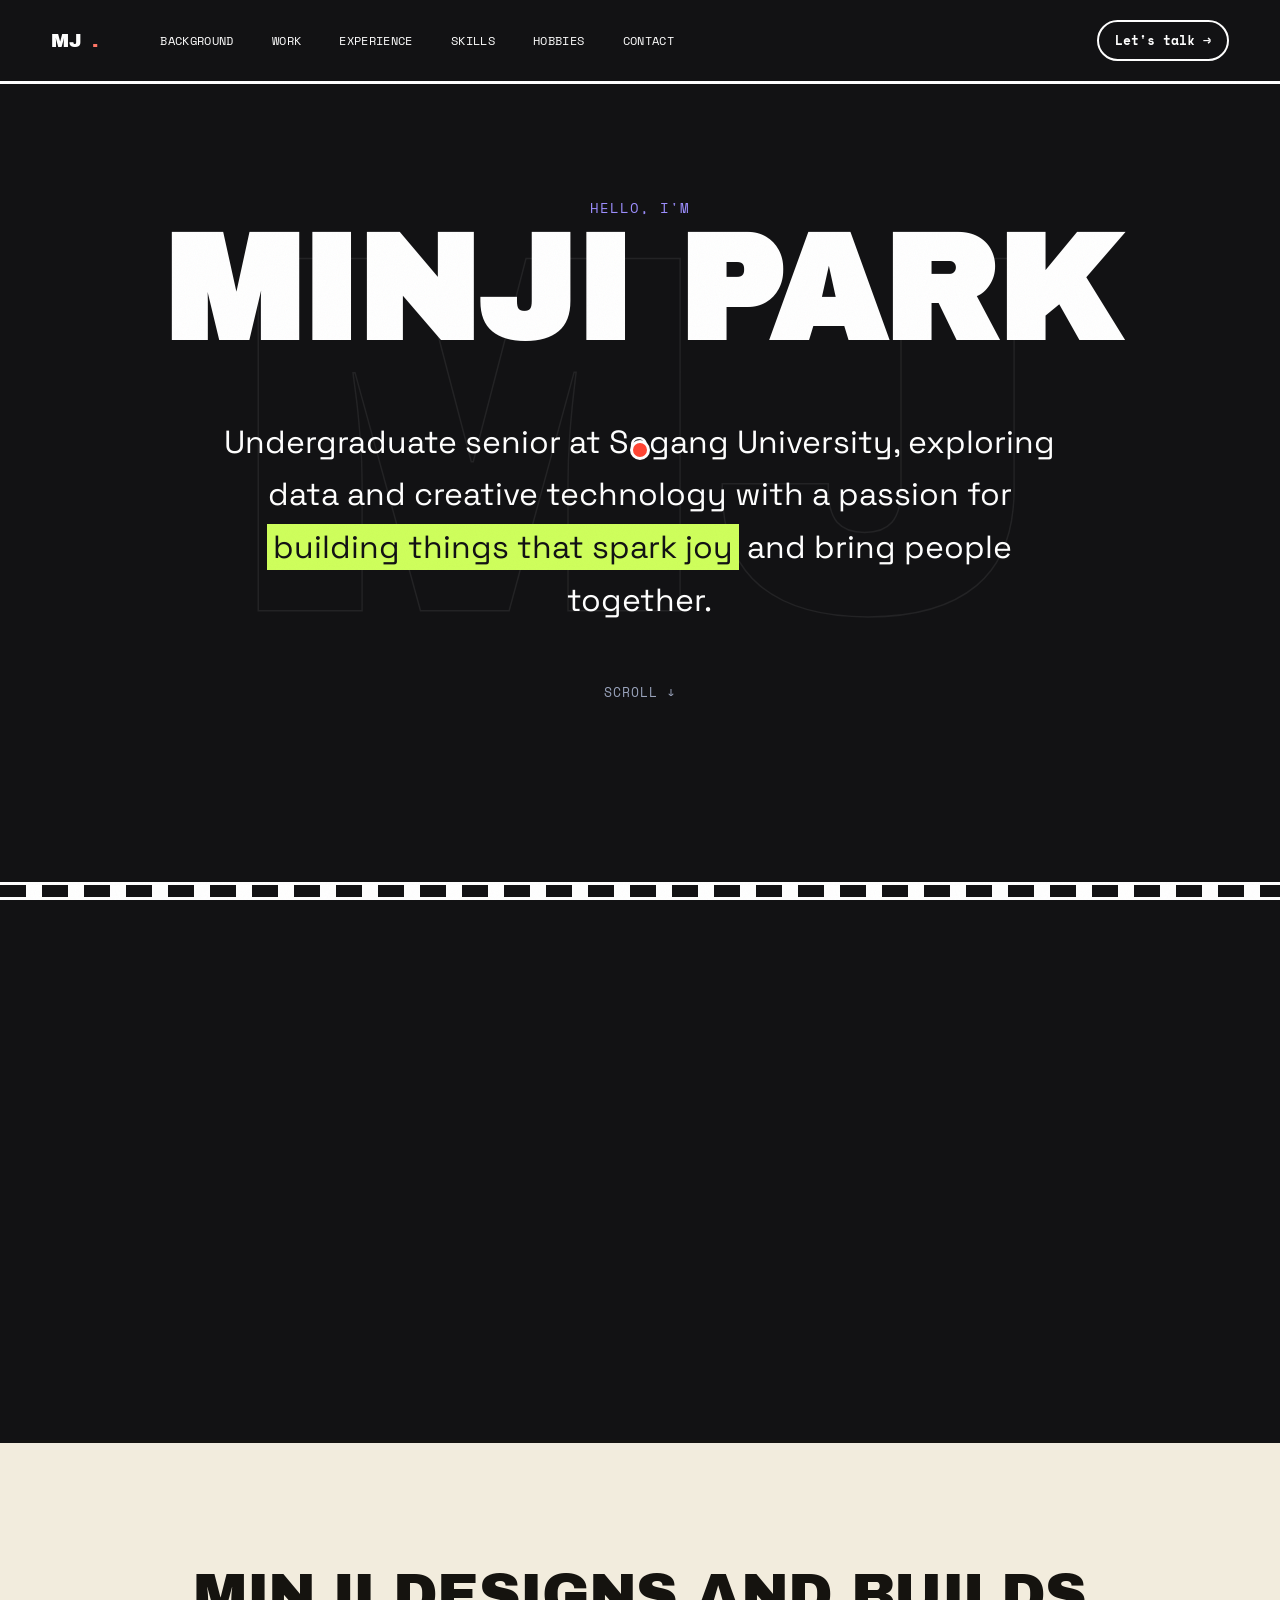
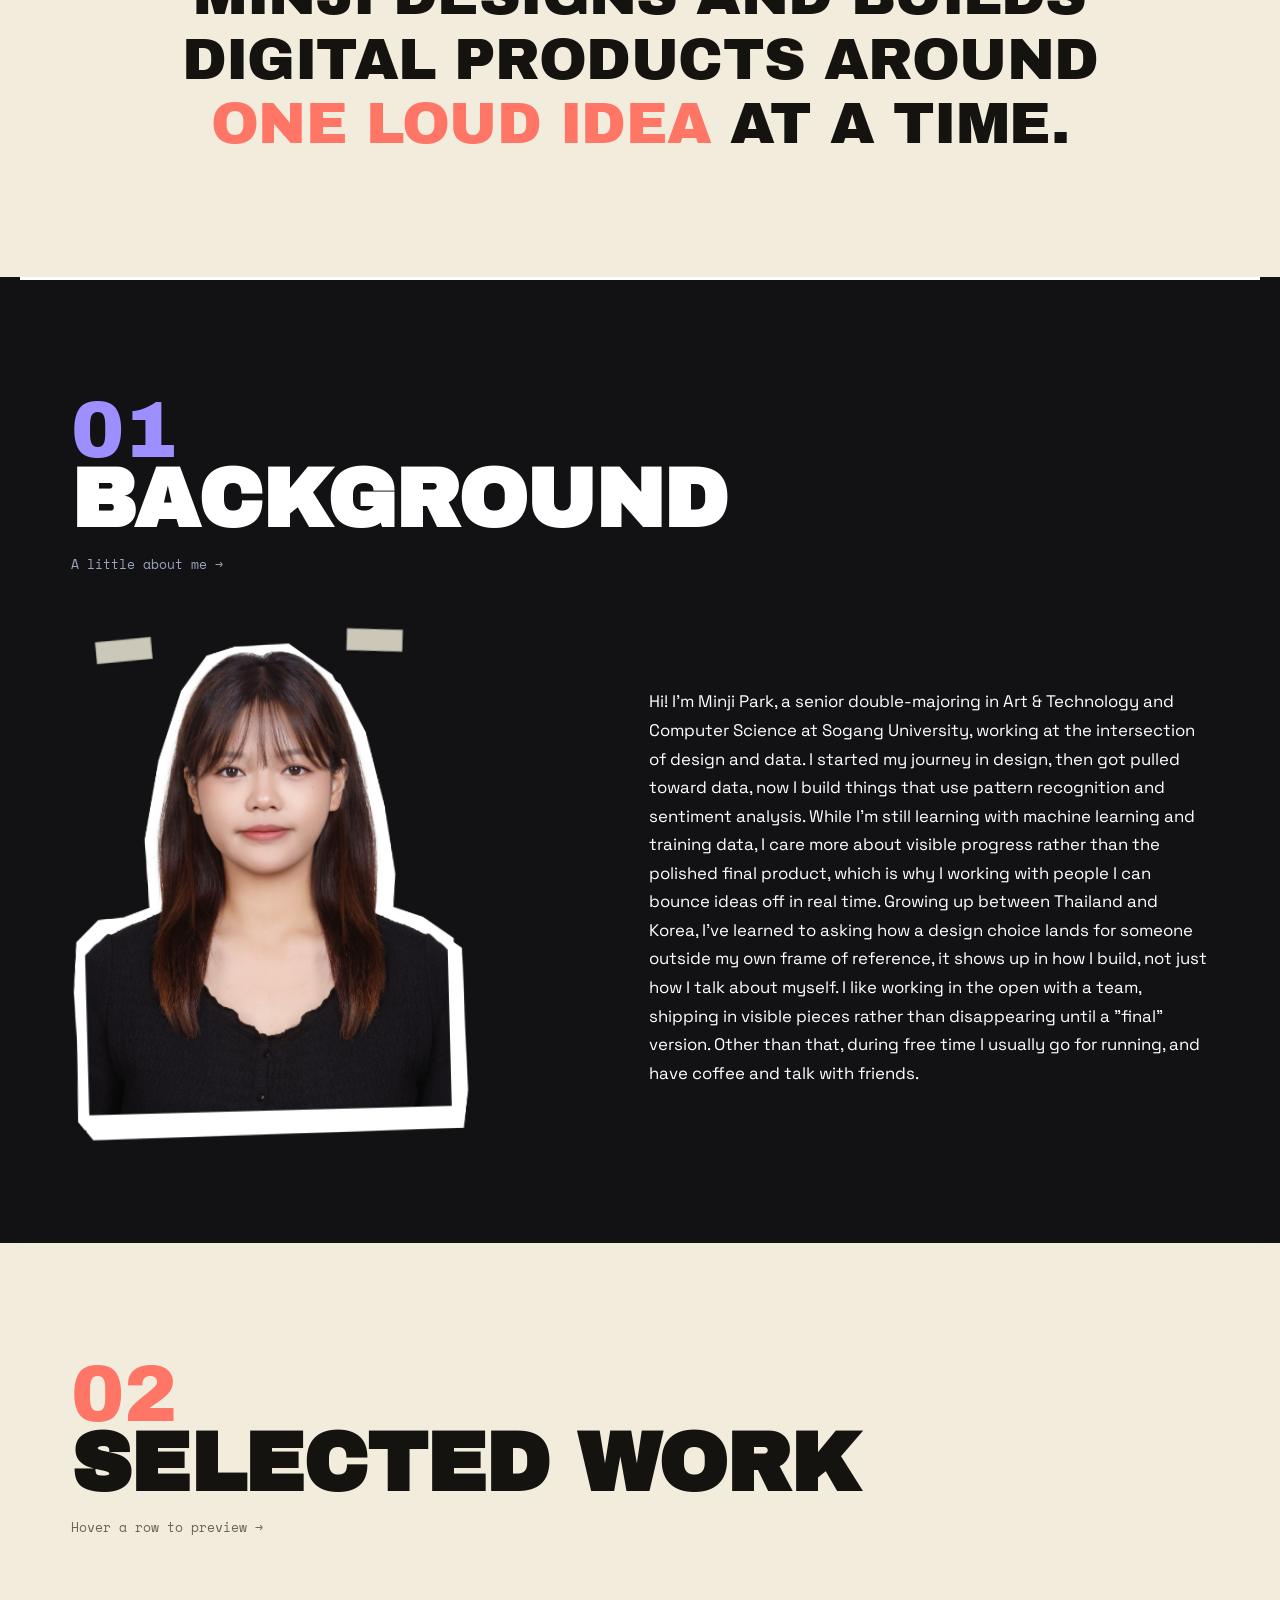
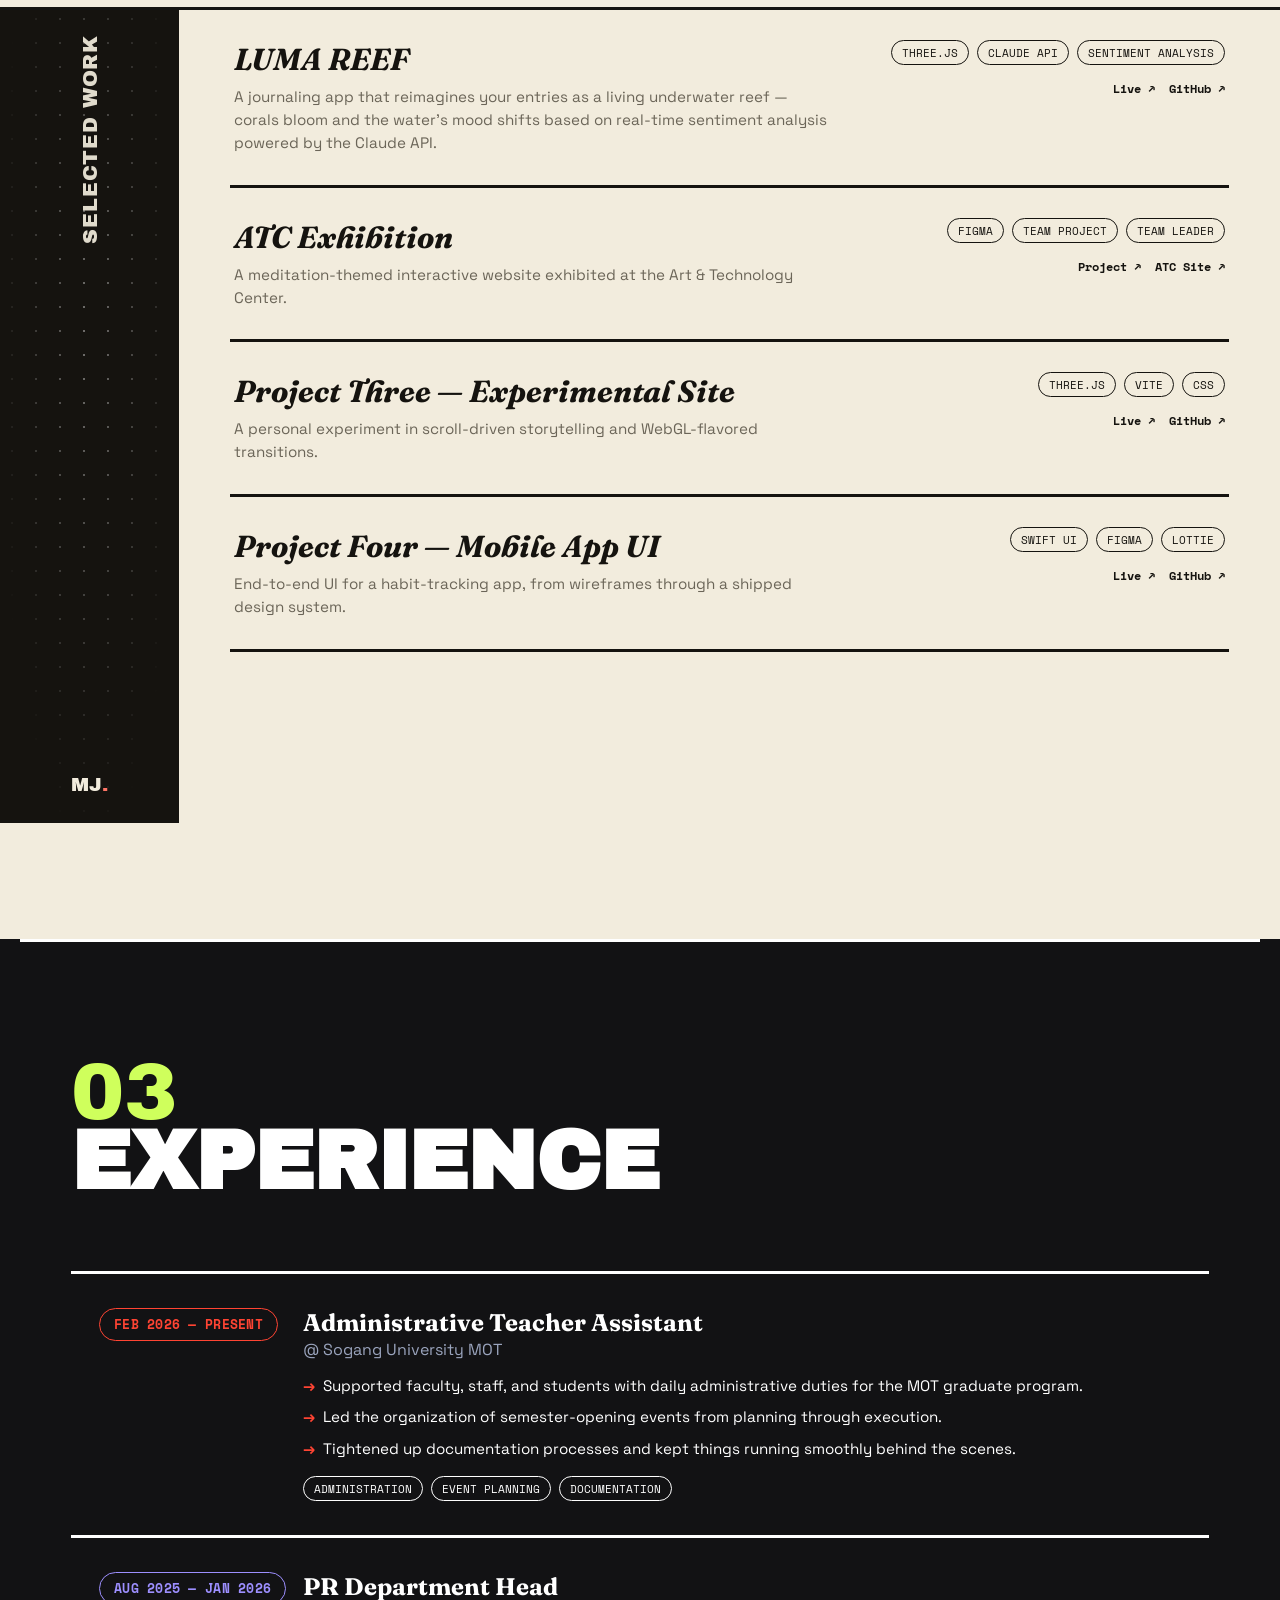
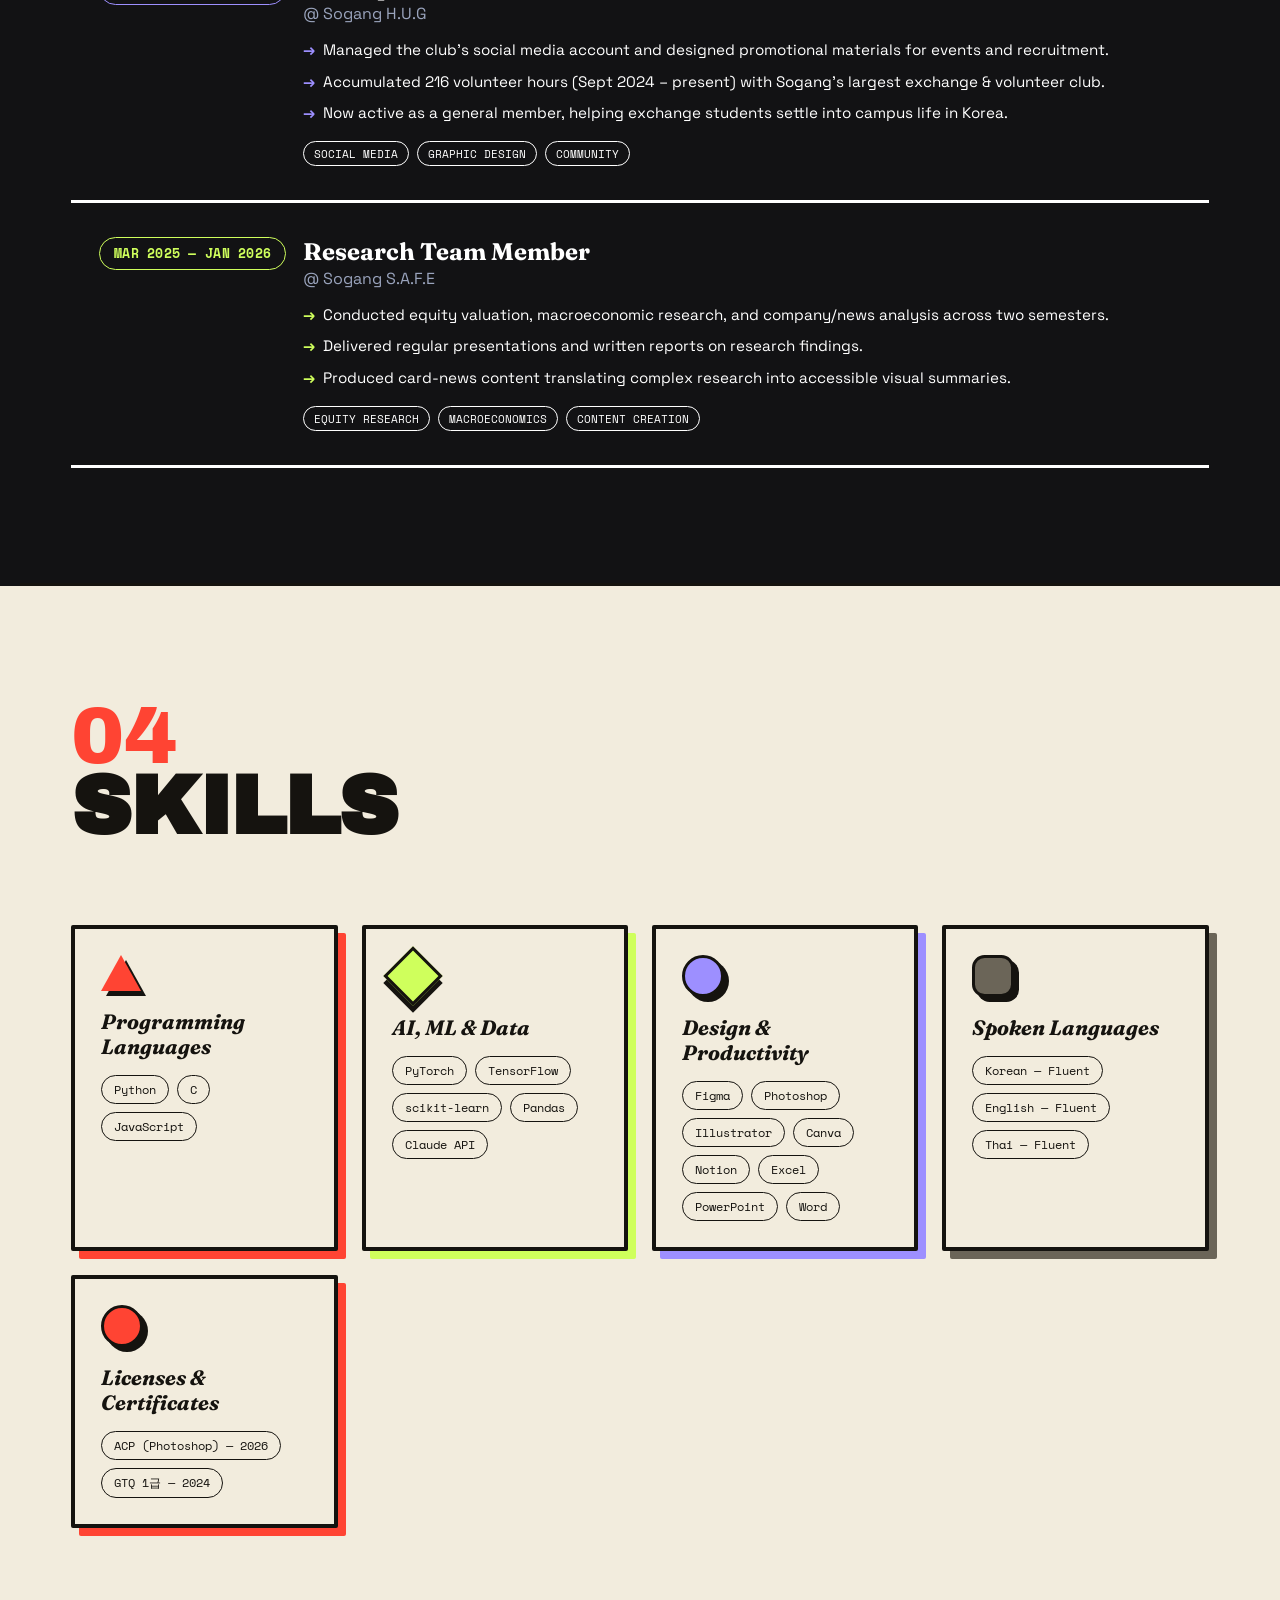
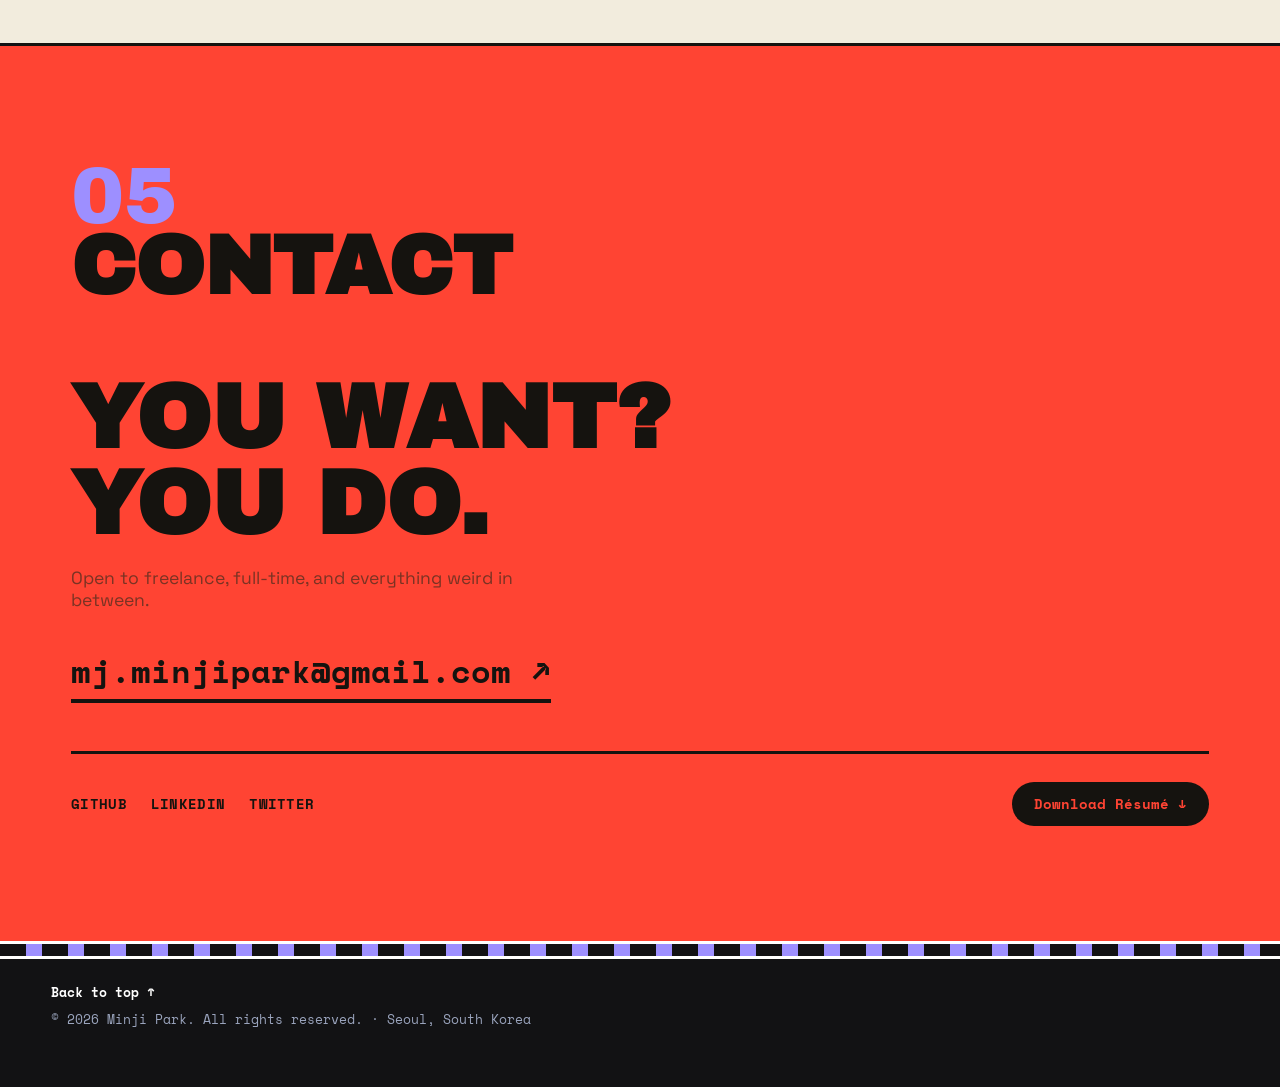
==== commit e606a877: "Replace placeholder copy with real content from mjipark.github.io Text-only update, no layout/CSS ch" ====
--- a/index.html
+++ b/index.html
@@ -68,8 +68,8 @@
       <div class="hero__intro">
         <p class="hero__eyebrow">Hello, I'm</p>
         <h1 class="hero__name">Minji Park</h1>
-        <p class="hero__tagline">Product designer &amp; front-end developer who builds<br>
-          <em>loud, tactile, story-driven</em> interfaces.
+        <p class="hero__tagline">Undergraduate senior at Sogang University, exploring data and creative technology with a passion for<br>
+          <em>building things that spark joy</em> and bring people together.
         </p>
         <p class="hero__scroll-cue" aria-hidden="true">Scroll ↓</p>
       </div>
@@ -134,16 +134,16 @@
 
       <li class="work__row" style="view-transition-name:project-1" data-preview="images/work-1.svg">
         <a class="work__row-main" href="project-1.html">
-          <h3 class="work__title">Project One — Rebrand &amp; Site</h3>
-          <p class="work__desc">A full rebrand and marketing site for a print studio, built to feel handmade and
-            slightly chaotic on purpose.</p>
+          <h3 class="work__title">LUMA REEF</h3>
+          <p class="work__desc">A journaling app that reimagines your entries as a living underwater reef — corals
+            bloom and the water's mood shifts based on real-time sentiment analysis powered by the Claude API.</p>
         </a>
         <div class="work__row-meta">
           <div class="work__tags">
-            <span>React</span><span>GSAP</span><span>Figma</span>
+            <span>Three.js</span><span>Claude API</span><span>Sentiment Analysis</span>
           </div>
           <div class="work__links">
-            <a href="#" target="_blank" rel="noopener">Live ↗</a>
+            <a href="https://lumareef.vercel.app/" target="_blank" rel="noopener">Live ↗</a>
             <a href="#" target="_blank" rel="noopener">GitHub ↗</a>
           </div>
         </div>
@@ -151,17 +151,17 @@
 
       <li class="work__row" style="view-transition-name:project-2" data-preview="images/work-2.svg">
         <a class="work__row-main" href="project-2.html">
-          <h3 class="work__title">Project Two — Interactive Dashboard</h3>
-          <p class="work__desc">Internal analytics dashboard with custom charting and a dense, information-rich layout.
+          <h3 class="work__title">ATC Exhibition</h3>
+          <p class="work__desc">A meditation-themed interactive website exhibited at the Art &amp; Technology Center.
           </p>
         </a>
         <div class="work__row-meta">
           <div class="work__tags">
-            <span>TypeScript</span><span>D3.js</span><span>Node</span>
+            <span>Figma</span><span>Team Project</span><span>Team Leader</span>
           </div>
           <div class="work__links">
-            <a href="#" target="_blank" rel="noopener">Live ↗</a>
-            <a href="#" target="_blank" rel="noopener">GitHub ↗</a>
+            <a href="https://ohm-official.figma.site/" target="_blank" rel="noopener">Project ↗</a>
+            <a href="https://www.2025atc.com/work/art012?from=gallery" target="_blank" rel="noopener">ATC Site ↗</a>
           </div>
         </div>
       </li>
@@ -215,40 +215,41 @@
     <ol class="experience__list">
 
       <li class="experience__item experience__item--coral">
-        <div class="experience__dates">2024 — Present</div>
+        <div class="experience__dates">Feb 2026 — Present</div>
         <div class="experience__body">
-          <h3>Senior Product Designer <span>@ Company Name</span></h3>
+          <h3>Administrative Teacher Assistant <span>@ Sogang University MOT</span></h3>
           <ul>
-            <li>Led redesign of the core product surface, improving key task completion by [X]%.</li>
-            <li>Built and maintained a token-based design system adopted across 5+ product teams.</li>
-            <li>Partnered directly with engineering to ship high-fidelity, animation-heavy UI.</li>
+            <li>Supported faculty, staff, and students with daily administrative duties for the MOT graduate program.</li>
+            <li>Led the organization of semester-opening events from planning through execution.</li>
+            <li>Tightened up documentation processes and kept things running smoothly behind the scenes.</li>
           </ul>
-          <div class="experience__tags"><span>Figma</span><span>React</span><span>Design Systems</span></div>
+          <div class="experience__tags"><span>Administration</span><span>Event Planning</span><span>Documentation</span></div>
         </div>
       </li>
 
       <li class="experience__item experience__item--violet">
-        <div class="experience__dates">2022 — 2024</div>
+        <div class="experience__dates">Aug 2025 — Jan 2026</div>
         <div class="experience__body">
-          <h3>Front-End Developer <span>@ Previous Company</span></h3>
+          <h3>PR Department Head <span>@ Sogang H.U.G</span></h3>
           <ul>
-            <li>Shipped and maintained customer-facing marketing pages and campaign microsites.</li>
-            <li>Reduced page load time by [X]% through asset and animation performance work.</li>
-            <li>Collaborated with design to prototype and ship experimental interaction patterns.</li>
+            <li>Managed the club's social media account and designed promotional materials for events and recruitment.</li>
+            <li>Accumulated 216 volunteer hours (Sept 2024 – present) with Sogang's largest exchange &amp; volunteer club.</li>
+            <li>Now active as a general member, helping exchange students settle into campus life in Korea.</li>
           </ul>
-          <div class="experience__tags"><span>JavaScript</span><span>GSAP</span><span>Webflow</span></div>
+          <div class="experience__tags"><span>Social Media</span><span>Graphic Design</span><span>Community</span></div>
         </div>
       </li>
 
       <li class="experience__item experience__item--lime">
-        <div class="experience__dates">2020 — 2022</div>
+        <div class="experience__dates">Mar 2025 — Jan 2026</div>
         <div class="experience__body">
-          <h3>UI/UX Designer <span>@ First Company / Studio</span></h3>
+          <h3>Research Team Member <span>@ Sogang S.A.F.E</span></h3>
           <ul>
-            <li>Designed end-to-end flows for [product], from research through hi-fi prototypes.</li>
-            <li>Ran usability sessions and translated findings directly into shipped iterations.</li>
+            <li>Conducted equity valuation, macroeconomic research, and company/news analysis across two semesters.</li>
+            <li>Delivered regular presentations and written reports on research findings.</li>
+            <li>Produced card-news content translating complex research into accessible visual summaries.</li>
           </ul>
-          <div class="experience__tags"><span>Sketch</span><span>User Research</span><span>Prototyping</span></div>
+          <div class="experience__tags"><span>Equity Research</span><span>Macroeconomics</span><span>Content Creation</span></div>
         </div>
       </li>
 
@@ -268,46 +269,44 @@
 
       <div class="skills__cat skills__cat--coral">
         <span class="skills__icon skills__icon--tri" aria-hidden="true"></span>
-        <h3>Frontend</h3>
-        <div class="skills__tags">
-          <span>HTML/CSS</span><span>JavaScript</span><span>TypeScript</span>
-          <span>React</span><span>Next.js</span><span>GSAP</span>
+        <h3>Programming Languages</h3>
+        <div class="skills__tags">
+          <span>Python</span><span>C</span><span>JavaScript</span>
         </div>
       </div>
 
       <div class="skills__cat skills__cat--lime">
         <span class="skills__icon skills__icon--diamond" aria-hidden="true"></span>
-        <h3>Backend</h3>
-        <div class="skills__tags">
-          <span>Node.js</span><span>Express</span><span>PostgreSQL</span>
-          <span>REST APIs</span><span>Firebase</span>
+        <h3>AI, ML &amp; Data</h3>
+        <div class="skills__tags">
+          <span>PyTorch</span><span>TensorFlow</span><span>scikit-learn</span>
+          <span>Pandas</span><span>Claude API</span>
         </div>
       </div>
 
       <div class="skills__cat skills__cat--violet">
         <span class="skills__icon skills__icon--circle" aria-hidden="true"></span>
-        <h3>Design</h3>
-        <div class="skills__tags">
-          <span>Figma</span><span>Design Systems</span><span>Motion / Prototyping</span>
-          <span>Typography</span><span>Illustration</span>
+        <h3>Design &amp; Productivity</h3>
+        <div class="skills__tags">
+          <span>Figma</span><span>Photoshop</span><span>Illustrator</span>
+          <span>Canva</span><span>Notion</span><span>Excel</span>
+          <span>PowerPoint</span><span>Word</span>
         </div>
       </div>
 
       <div class="skills__cat skills__cat--ink">
         <span class="skills__icon skills__icon--rounded" aria-hidden="true"></span>
-        <h3>Tools &amp; Other</h3>
-        <div class="skills__tags">
-          <span>Git/GitHub</span><span>Figma → Code</span><span>Webflow</span>
-          <span>Notion</span><span>Vercel</span>
+        <h3>Spoken Languages</h3>
+        <div class="skills__tags">
+          <span>Korean — Fluent</span><span>English — Fluent</span><span>Thai — Fluent</span>
         </div>
       </div>
 
       <div class="skills__cat skills__cat--coral">
         <span class="skills__icon skills__icon--circle" aria-hidden="true"></span>
-        <h3>Soft Skills</h3>
-        <div class="skills__tags">
-          <span>Storytelling</span><span>Cross-team collaboration</span>
-          <span>Mentorship</span><span>Client communication</span>
+        <h3>Licenses &amp; Certificates</h3>
+        <div class="skills__tags">
+          <span>ACP (Photoshop) — 2026</span><span>GTQ 1급 — 2024</span>
         </div>
       </div>
 
@@ -321,15 +320,15 @@
       <h2 class="section-head__title">Contact</h2>
     </div>
 
-    <h3 class="contact__cta">Let's make<br>something loud.</h3>
+    <h3 class="contact__cta">You want?<br>You do.</h3>
     <p class="contact__sub">Open to freelance, full-time, and everything weird in between.</p>
 
     <a class="contact__email" href="mailto:mj.minjipark@gmail.com">mj.minjipark@gmail.com ↗</a>
 
     <div class="contact__row">
       <div class="contact__links">
-        <a href="https://github.com/yourusername" target="_blank" rel="noopener">GitHub</a>
-        <a href="https://linkedin.com/in/yourusername" target="_blank" rel="noopener">LinkedIn</a>
+        <a href="https://github.com/mjipark" target="_blank" rel="noopener">GitHub</a>
+        <a href="https://linkedin.com/in/minjipark-profile" target="_blank" rel="noopener">LinkedIn</a>
         <a href="https://twitter.com/yourusername" target="_blank" rel="noopener">Twitter</a>
       </div>
       <a class="contact__resume" href="resume.pdf" download>Download Résumé ↓</a>
@@ -339,7 +338,7 @@
   <footer class="footer">
     <div class="marquee-line marquee-line--reverse marquee-line--violet" aria-hidden="true"></div>
     <a href="#top" class="footer__top">Back to top ↑</a>
-    <p class="footer__copy">© <span id="year"></span> Minji Park. All rights reserved.</p>
+    <p class="footer__copy">© <span id="year"></span> Minji Park. All rights reserved. · Seoul, South Korea</p>
   </footer>
 
   <script src="script.js"></script>
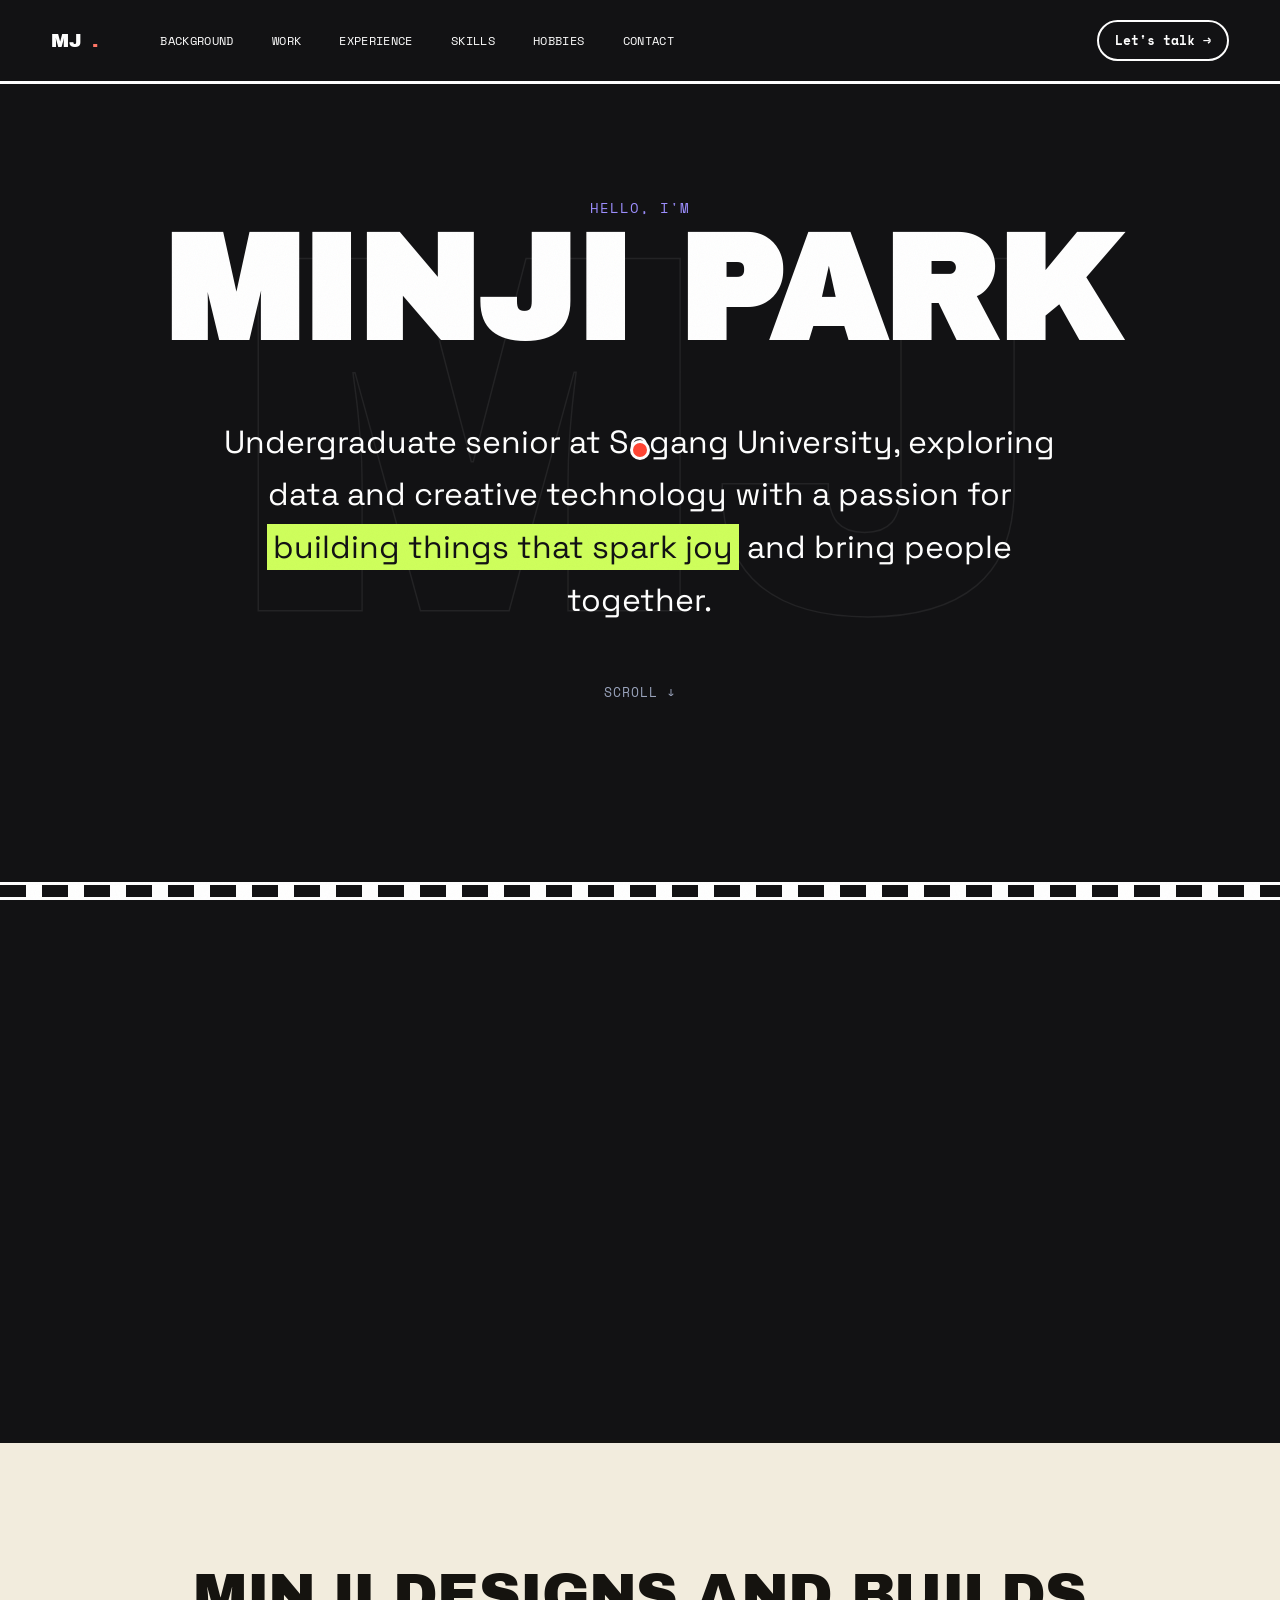
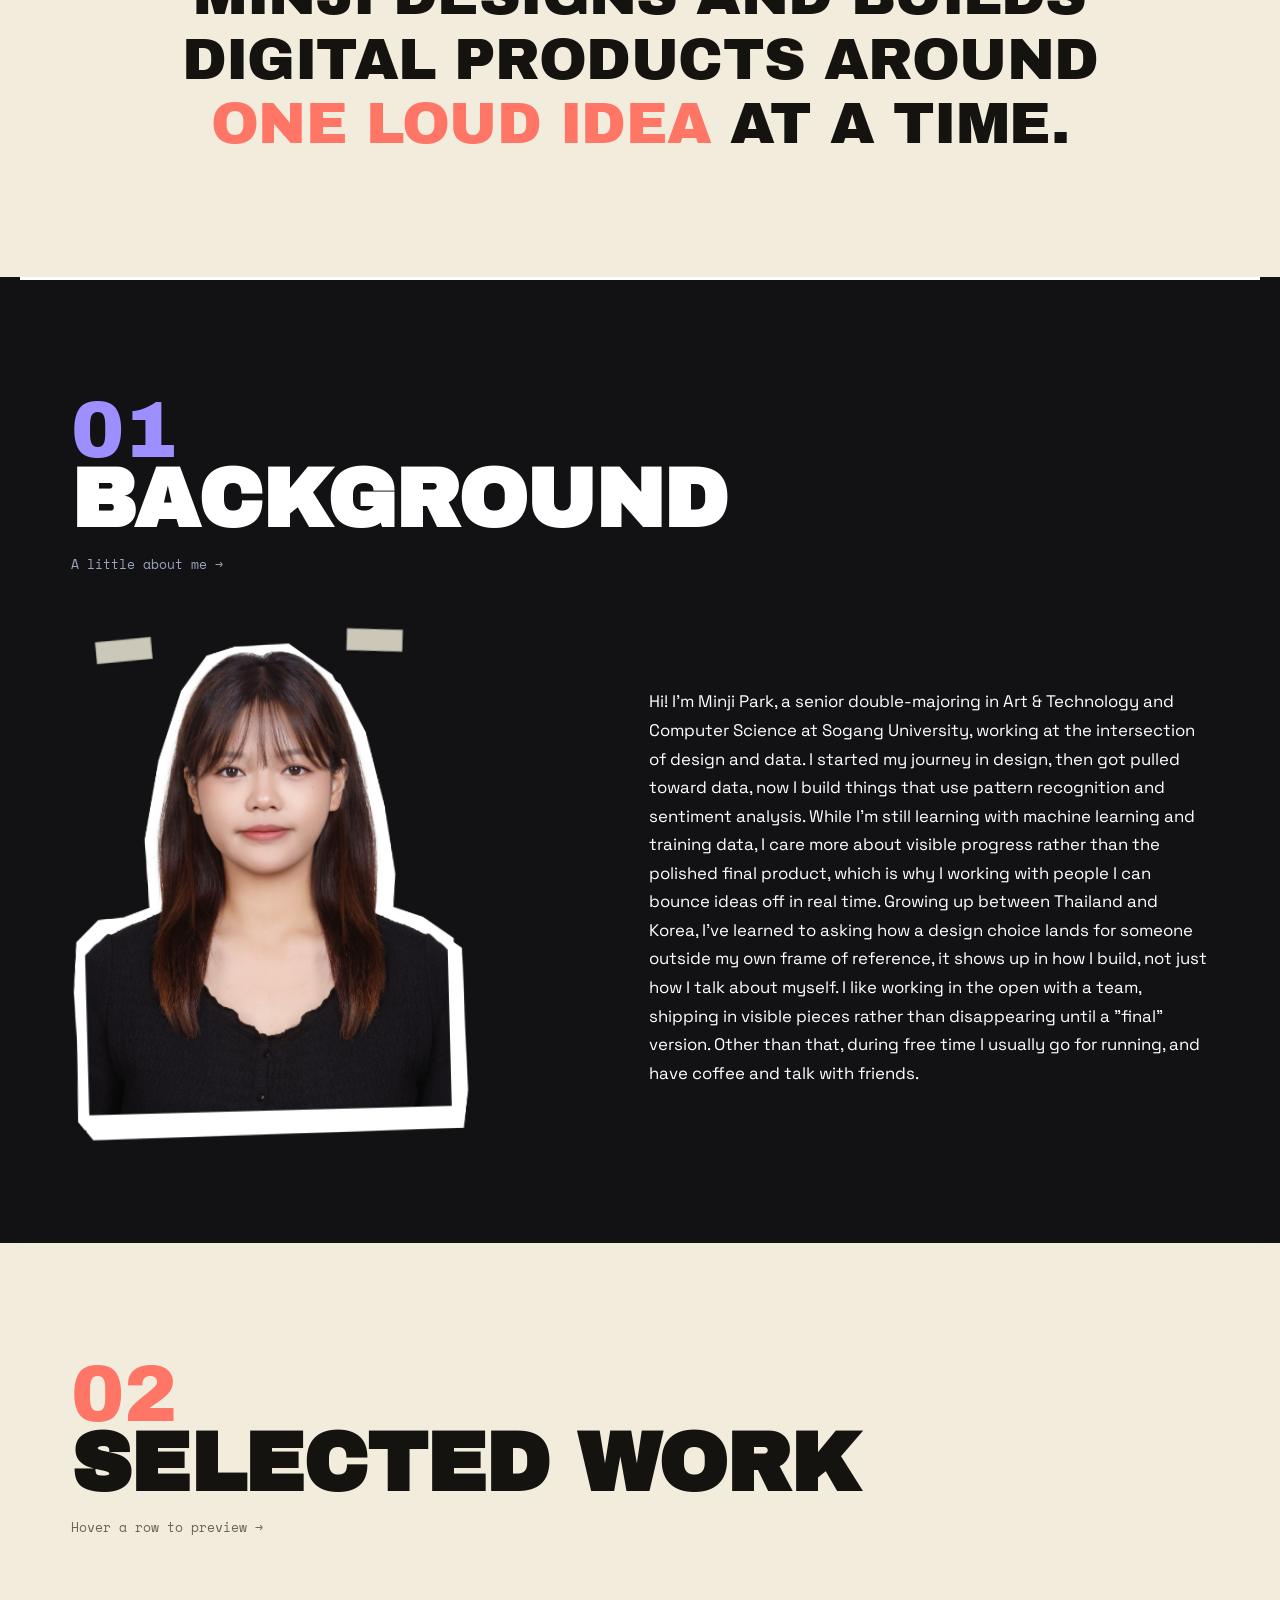
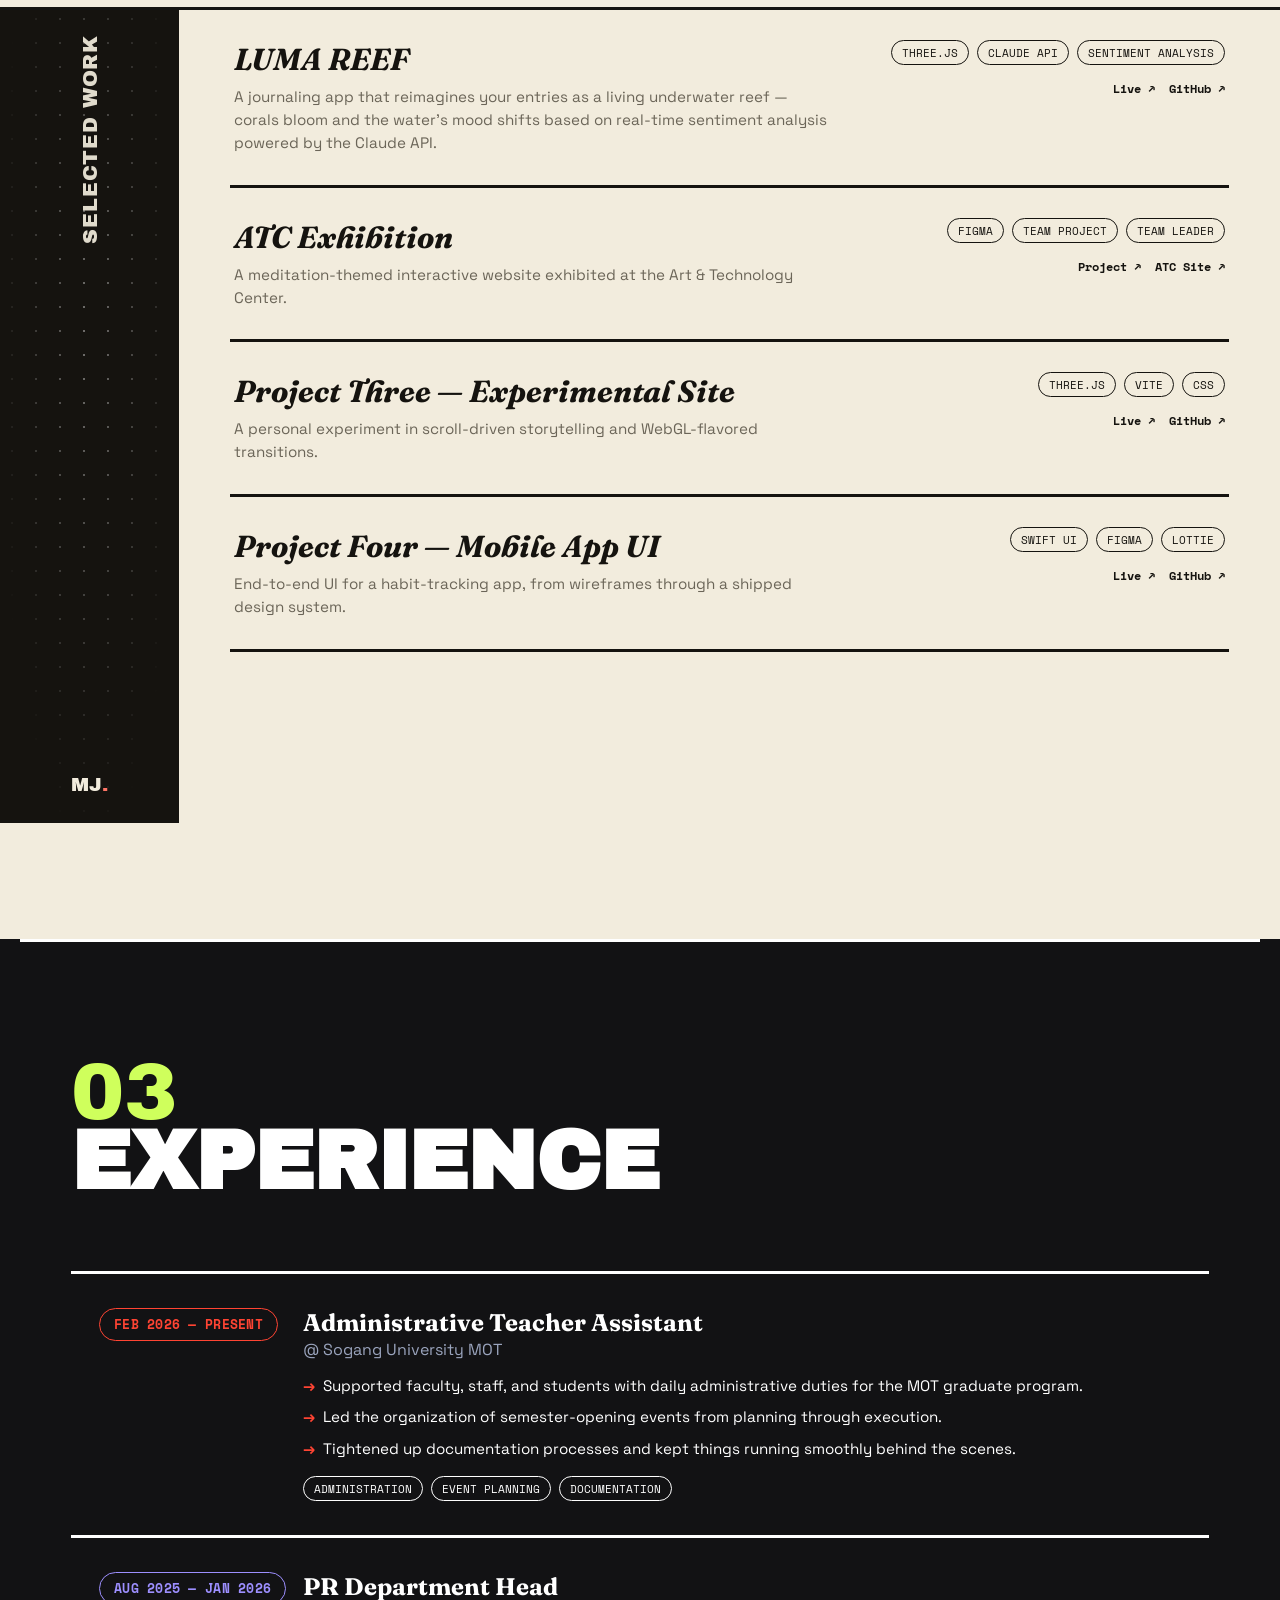
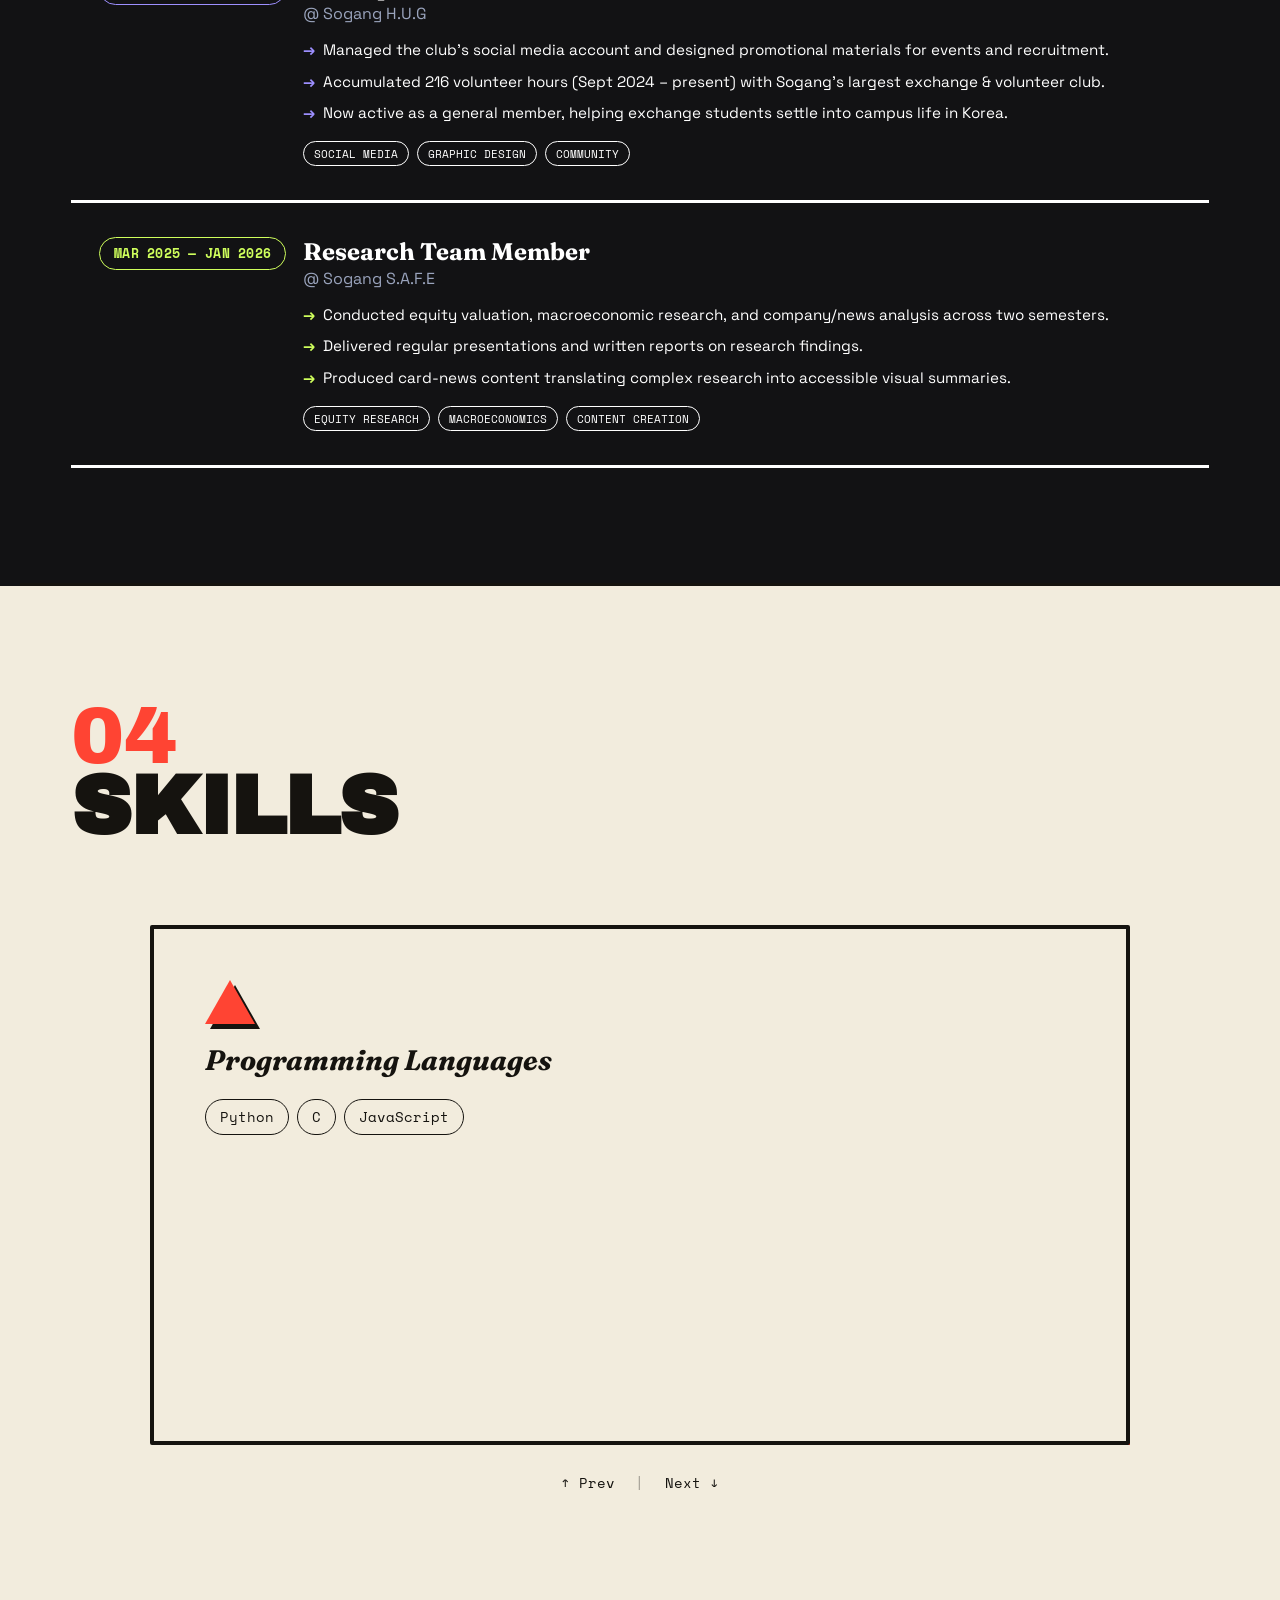
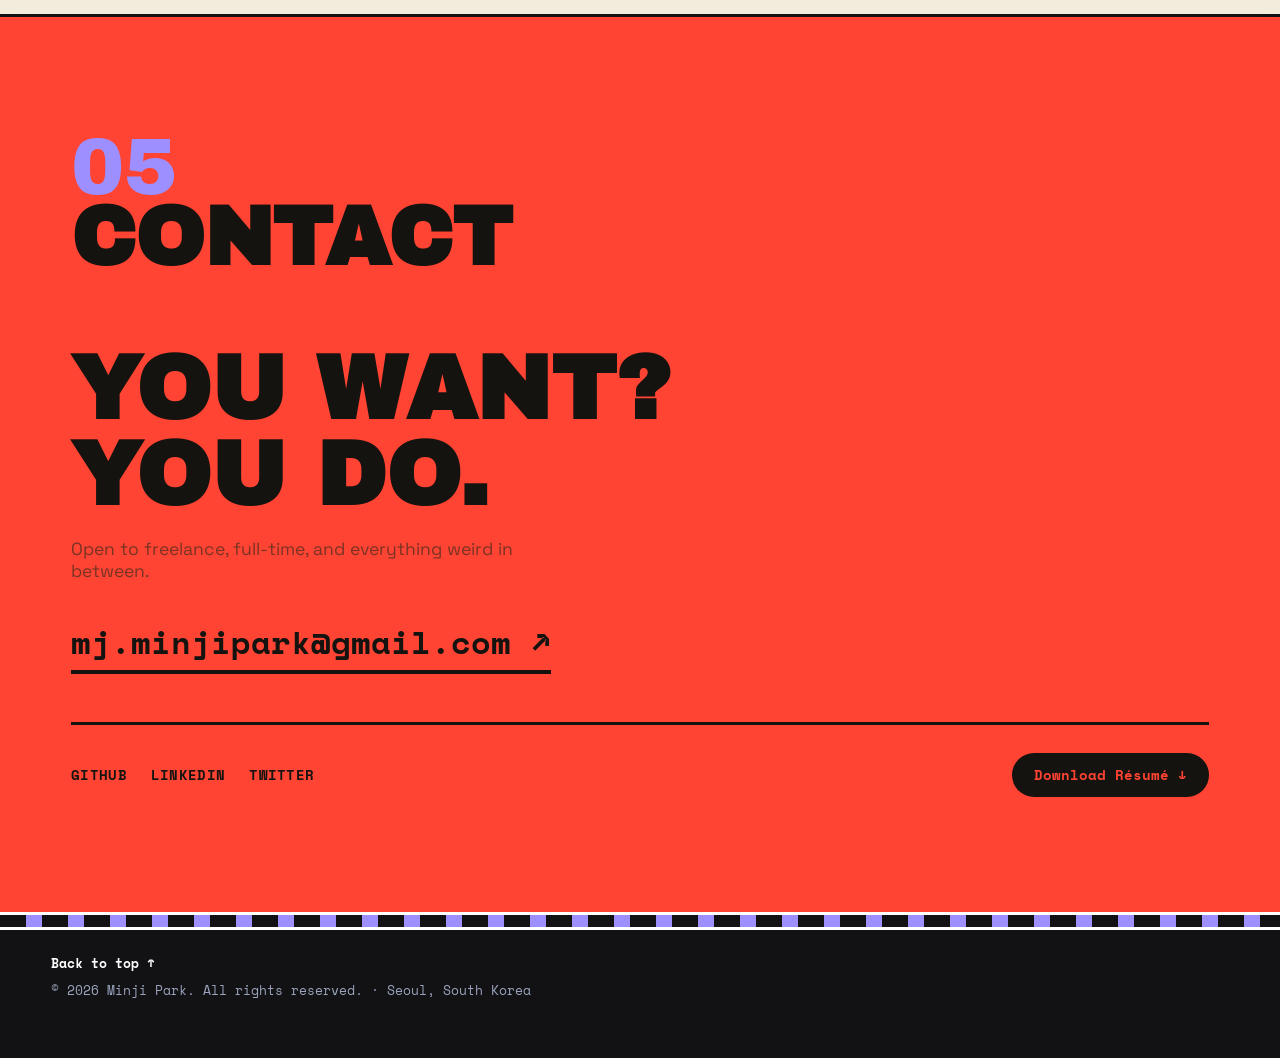
==== commit 47fa5877: "Update portfolio tab title and tidy markup formatting Co-Authored-By: Claude Sonnet 5 <noreply@anthr" ====
--- a/index.html
+++ b/index.html
@@ -4,7 +4,7 @@
 <head>
   <meta charset="UTF-8">
   <meta name="viewport" content="width=device-width, initial-scale=1.0">
-  <title>Your Name — Portfolio</title>
+  <title>hi, i'm minji ◡̈</title>
   <meta name="description" content="Designer & developer portfolio.">
   <link rel="preconnect" href="https://fonts.googleapis.com">
   <link rel="preconnect" href="https://fonts.gstatic.com" crossorigin>
@@ -68,7 +68,8 @@
       <div class="hero__intro">
         <p class="hero__eyebrow">Hello, I'm</p>
         <h1 class="hero__name">Minji Park</h1>
-        <p class="hero__tagline">Undergraduate senior at Sogang University, exploring data and creative technology with a passion for<br>
+        <p class="hero__tagline">Undergraduate senior at Sogang University, exploring data and creative technology with
+          a passion for<br>
           <em>building things that spark joy</em> and bring people together.
         </p>
         <p class="hero__scroll-cue" aria-hidden="true">Scroll ↓</p>
@@ -81,7 +82,8 @@
   <!-- ============ STATEMENT ============ -->
   <section class="statement surface-light reveal" id="statement">
     <p class="statement__text">Minji designs and builds digital products around
-      <em>one loud idea</em> at a time.</p>
+      <em>one loud idea</em> at a time.
+    </p>
   </section>
 
   <!-- ============ BACKGROUND ============ -->
@@ -130,78 +132,80 @@
         <p class="work__pin-mark">MJ<span class="dot">.</span></p>
       </aside>
 
-    <ul class="work__list">
-
-      <li class="work__row" style="view-transition-name:project-1" data-preview="images/work-1.svg">
-        <a class="work__row-main" href="project-1.html">
-          <h3 class="work__title">LUMA REEF</h3>
-          <p class="work__desc">A journaling app that reimagines your entries as a living underwater reef — corals
-            bloom and the water's mood shifts based on real-time sentiment analysis powered by the Claude API.</p>
-        </a>
-        <div class="work__row-meta">
-          <div class="work__tags">
-            <span>Three.js</span><span>Claude API</span><span>Sentiment Analysis</span>
-          </div>
-          <div class="work__links">
-            <a href="https://lumareef.vercel.app/" target="_blank" rel="noopener">Live ↗</a>
-            <a href="#" target="_blank" rel="noopener">GitHub ↗</a>
-          </div>
-        </div>
-      </li>
-
-      <li class="work__row" style="view-transition-name:project-2" data-preview="images/work-2.svg">
-        <a class="work__row-main" href="project-2.html">
-          <h3 class="work__title">ATC Exhibition</h3>
-          <p class="work__desc">A meditation-themed interactive website exhibited at the Art &amp; Technology Center.
-          </p>
-        </a>
-        <div class="work__row-meta">
-          <div class="work__tags">
-            <span>Figma</span><span>Team Project</span><span>Team Leader</span>
-          </div>
-          <div class="work__links">
-            <a href="https://ohm-official.figma.site/" target="_blank" rel="noopener">Project ↗</a>
-            <a href="https://www.2025atc.com/work/art012?from=gallery" target="_blank" rel="noopener">ATC Site ↗</a>
-          </div>
-        </div>
-      </li>
-
-      <li class="work__row" style="view-transition-name:project-3" data-preview="images/work-3.svg">
-        <a class="work__row-main" href="project-3.html">
-          <h3 class="work__title">Project Three — Experimental Site</h3>
-          <p class="work__desc">A personal experiment in scroll-driven storytelling and WebGL-flavored transitions.</p>
-        </a>
-        <div class="work__row-meta">
-          <div class="work__tags">
-            <span>Three.js</span><span>Vite</span><span>CSS</span>
-          </div>
-          <div class="work__links">
-            <a href="#" target="_blank" rel="noopener">Live ↗</a>
-            <a href="#" target="_blank" rel="noopener">GitHub ↗</a>
-          </div>
-        </div>
-      </li>
-
-      <li class="work__row" style="view-transition-name:project-4" data-preview="images/work-4.svg">
-        <a class="work__row-main" href="project-4.html">
-          <h3 class="work__title">Project Four — Mobile App UI</h3>
-          <p class="work__desc">End-to-end UI for a habit-tracking app, from wireframes through a shipped design system.
-          </p>
-        </a>
-        <div class="work__row-meta">
-          <div class="work__tags">
-            <span>Swift UI</span><span>Figma</span><span>Lottie</span>
-          </div>
-          <div class="work__links">
-            <a href="#" target="_blank" rel="noopener">Live ↗</a>
-            <a href="#" target="_blank" rel="noopener">GitHub ↗</a>
-          </div>
-        </div>
-      </li>
-
-      <!-- duplicate a <li class="work__row"> block above to add a 5th project -->
-
-    </ul>
+      <ul class="work__list">
+
+        <li class="work__row" style="view-transition-name:project-1" data-preview="images/work-1.svg">
+          <a class="work__row-main" href="project-1.html">
+            <h3 class="work__title">LUMA REEF</h3>
+            <p class="work__desc">A journaling app that reimagines your entries as a living underwater reef — corals
+              bloom and the water's mood shifts based on real-time sentiment analysis powered by the Claude API.</p>
+          </a>
+          <div class="work__row-meta">
+            <div class="work__tags">
+              <span>Three.js</span><span>Claude API</span><span>Sentiment Analysis</span>
+            </div>
+            <div class="work__links">
+              <a href="https://lumareef.vercel.app/" target="_blank" rel="noopener">Live ↗</a>
+              <a href="#" target="_blank" rel="noopener">GitHub ↗</a>
+            </div>
+          </div>
+        </li>
+
+        <li class="work__row" style="view-transition-name:project-2" data-preview="images/work-2.svg">
+          <a class="work__row-main" href="project-2.html">
+            <h3 class="work__title">ATC Exhibition</h3>
+            <p class="work__desc">A meditation-themed interactive website exhibited at the Art &amp; Technology Center.
+            </p>
+          </a>
+          <div class="work__row-meta">
+            <div class="work__tags">
+              <span>Figma</span><span>Team Project</span><span>Team Leader</span>
+            </div>
+            <div class="work__links">
+              <a href="https://ohm-official.figma.site/" target="_blank" rel="noopener">Project ↗</a>
+              <a href="https://www.2025atc.com/work/art012?from=gallery" target="_blank" rel="noopener">ATC Site ↗</a>
+            </div>
+          </div>
+        </li>
+
+        <li class="work__row" style="view-transition-name:project-3" data-preview="images/work-3.svg">
+          <a class="work__row-main" href="project-3.html">
+            <h3 class="work__title">Project Three — Experimental Site</h3>
+            <p class="work__desc">A personal experiment in scroll-driven storytelling and WebGL-flavored transitions.
+            </p>
+          </a>
+          <div class="work__row-meta">
+            <div class="work__tags">
+              <span>Three.js</span><span>Vite</span><span>CSS</span>
+            </div>
+            <div class="work__links">
+              <a href="#" target="_blank" rel="noopener">Live ↗</a>
+              <a href="#" target="_blank" rel="noopener">GitHub ↗</a>
+            </div>
+          </div>
+        </li>
+
+        <li class="work__row" style="view-transition-name:project-4" data-preview="images/work-4.svg">
+          <a class="work__row-main" href="project-4.html">
+            <h3 class="work__title">Project Four — Mobile App UI</h3>
+            <p class="work__desc">End-to-end UI for a habit-tracking app, from wireframes through a shipped design
+              system.
+            </p>
+          </a>
+          <div class="work__row-meta">
+            <div class="work__tags">
+              <span>Swift UI</span><span>Figma</span><span>Lottie</span>
+            </div>
+            <div class="work__links">
+              <a href="#" target="_blank" rel="noopener">Live ↗</a>
+              <a href="#" target="_blank" rel="noopener">GitHub ↗</a>
+            </div>
+          </div>
+        </li>
+
+        <!-- duplicate a <li class="work__row"> block above to add a 5th project -->
+
+      </ul>
     </div>
   </section>
 
@@ -219,11 +223,13 @@
         <div class="experience__body">
           <h3>Administrative Teacher Assistant <span>@ Sogang University MOT</span></h3>
           <ul>
-            <li>Supported faculty, staff, and students with daily administrative duties for the MOT graduate program.</li>
+            <li>Supported faculty, staff, and students with daily administrative duties for the MOT graduate program.
+            </li>
             <li>Led the organization of semester-opening events from planning through execution.</li>
             <li>Tightened up documentation processes and kept things running smoothly behind the scenes.</li>
           </ul>
-          <div class="experience__tags"><span>Administration</span><span>Event Planning</span><span>Documentation</span></div>
+          <div class="experience__tags"><span>Administration</span><span>Event Planning</span><span>Documentation</span>
+          </div>
         </div>
       </li>
 
@@ -232,8 +238,10 @@
         <div class="experience__body">
           <h3>PR Department Head <span>@ Sogang H.U.G</span></h3>
           <ul>
-            <li>Managed the club's social media account and designed promotional materials for events and recruitment.</li>
-            <li>Accumulated 216 volunteer hours (Sept 2024 – present) with Sogang's largest exchange &amp; volunteer club.</li>
+            <li>Managed the club's social media account and designed promotional materials for events and recruitment.
+            </li>
+            <li>Accumulated 216 volunteer hours (Sept 2024 – present) with Sogang's largest exchange &amp; volunteer
+              club.</li>
             <li>Now active as a general member, helping exchange students settle into campus life in Korea.</li>
           </ul>
           <div class="experience__tags"><span>Social Media</span><span>Graphic Design</span><span>Community</span></div>
@@ -249,7 +257,8 @@
             <li>Delivered regular presentations and written reports on research findings.</li>
             <li>Produced card-news content translating complex research into accessible visual summaries.</li>
           </ul>
-          <div class="experience__tags"><span>Equity Research</span><span>Macroeconomics</span><span>Content Creation</span></div>
+          <div class="experience__tags"><span>Equity Research</span><span>Macroeconomics</span><span>Content
+              Creation</span></div>
         </div>
       </li>
 
@@ -268,16 +277,20 @@
     <div class="skills__grid">
 
       <div class="skills__cat skills__cat--coral">
-        <span class="skills__icon skills__icon--tri" aria-hidden="true"></span>
-        <h3>Programming Languages</h3>
+        <div class="skills__cat__head">
+          <span class="skills__icon skills__icon--tri" aria-hidden="true"></span>
+          <h3>Programming Languages</h3>
+        </div>
         <div class="skills__tags">
           <span>Python</span><span>C</span><span>JavaScript</span>
         </div>
       </div>
 
       <div class="skills__cat skills__cat--lime">
-        <span class="skills__icon skills__icon--diamond" aria-hidden="true"></span>
-        <h3>AI, ML &amp; Data</h3>
+        <div class="skills__cat__head">
+          <span class="skills__icon skills__icon--diamond" aria-hidden="true"></span>
+          <h3>AI, ML &amp; Data</h3>
+        </div>
         <div class="skills__tags">
           <span>PyTorch</span><span>TensorFlow</span><span>scikit-learn</span>
           <span>Pandas</span><span>Claude API</span>
@@ -285,8 +298,10 @@
       </div>
 
       <div class="skills__cat skills__cat--violet">
-        <span class="skills__icon skills__icon--circle" aria-hidden="true"></span>
-        <h3>Design &amp; Productivity</h3>
+        <div class="skills__cat__head">
+          <span class="skills__icon skills__icon--circle" aria-hidden="true"></span>
+          <h3>Design &amp; Productivity</h3>
+        </div>
         <div class="skills__tags">
           <span>Figma</span><span>Photoshop</span><span>Illustrator</span>
           <span>Canva</span><span>Notion</span><span>Excel</span>
@@ -295,16 +310,20 @@
       </div>
 
       <div class="skills__cat skills__cat--ink">
-        <span class="skills__icon skills__icon--rounded" aria-hidden="true"></span>
-        <h3>Spoken Languages</h3>
+        <div class="skills__cat__head">
+          <span class="skills__icon skills__icon--rounded" aria-hidden="true"></span>
+          <h3>Spoken Languages</h3>
+        </div>
         <div class="skills__tags">
           <span>Korean — Fluent</span><span>English — Fluent</span><span>Thai — Fluent</span>
         </div>
       </div>
 
       <div class="skills__cat skills__cat--coral">
-        <span class="skills__icon skills__icon--circle" aria-hidden="true"></span>
-        <h3>Licenses &amp; Certificates</h3>
+        <div class="skills__cat__head">
+          <span class="skills__icon skills__icon--circle" aria-hidden="true"></span>
+          <h3>Licenses &amp; Certificates</h3>
+        </div>
         <div class="skills__tags">
           <span>ACP (Photoshop) — 2026</span><span>GTQ 1급 — 2024</span>
         </div>
--- a/style.css
+++ b/style.css
@@ -779,10 +779,10 @@
 /* ============================================
    SKILLS
    ============================================ */
-/* aligned grid, evenly sized cards — a level, orderly
-   row reads more like a credentials shelf than a tossed
-   stack, while the hover lift + hard shadow still gives
-   each card some tactility. */
+/* base/fallback layout — overridden into a looping
+   book-page marquee by both the max-width:760px (horizontal,
+   touch-panned) and min-width:761px (vertical, mouse-panned)
+   blocks below; initSkillsStack in script.js drives both. */
 .skills__grid{
   display:grid;
   grid-template-columns:repeat(auto-fit, minmax(230px, 1fr));
@@ -852,8 +852,148 @@
   filter:drop-shadow(5px 5px 0 var(--ink));
 }
 
+.skills__nav{ display:none; }
+
 @media (max-width:760px){
-  .skills__grid{ grid-template-columns:1fr; }
+  /* Horizontal "book page" marquee. Every card is pinned
+     into the same grid cell and positioned by --dist — its
+     signed circular distance from the current (continuous,
+     ever-drifting) position — 0 = active/centered, ±1 = the
+     previous/next page peeking at the edges, ±2 = further
+     pages parked just off-screen. initSkillsStack in
+     script.js recomputes --dist every animation frame and
+     writes the transform directly, so transform/opacity
+     have no CSS transition here — one would just lag a
+     beat behind the constantly-moving target. Dragging a
+     card grabs the position outright (script.js), and
+     Prev/Next eases it by one card. */
+  .skills__grid{
+    display:grid;
+    grid-template-columns:1fr;
+    overflow:hidden;
+    cursor:grab;
+    touch-action:pan-y;
+  }
+  .skills__grid.is-dragging{ cursor:grabbing; }
+  .skills__cat{
+    grid-row:1; grid-column:1;
+    width:82%;
+    margin:0 auto;
+    min-height:270px;
+    padding:20px 22px;
+    z-index:calc(10 - var(--absdist,0));
+    opacity:calc(1 - var(--absdist,0) * 0.4);
+    transition:box-shadow .3s var(--ease);
+  }
+  /* .skills__grid-prefixed so this beats .pop-in.is-visible's
+     transform (script.js's scroll-reveal stagger, same
+     0,0,2,0 specificity but declared earlier in the file) —
+     without it every card snaps flat once its pop-in
+     reveal fires, killing the deck. */
+  .skills__grid .skills__cat{
+    transform:translateX(calc(var(--dist,0) * 105%));
+  }
+  .skills__cat.is-active{
+    box-shadow:12px 12px 0 var(--accent, var(--coral));
+    z-index:50;
+  }
+  .skills__cat:focus-visible{
+    outline:3px solid var(--ink); outline-offset:2px;
+  }
+
+  .skills__cat__head{
+    display:flex; align-items:center; gap:12px;
+  }
+  .skills__cat .skills__icon{ margin-bottom:0; flex-shrink:0; }
+  .skills__cat .skills__icon--circle,
+  .skills__cat .skills__icon--diamond,
+  .skills__cat .skills__icon--rounded{ width:30px; height:30px; }
+  .skills__cat .skills__icon--tri{
+    border-left-width:14px; border-right-width:14px; border-bottom-width:24px;
+  }
+  .skills__cat h3{ margin-bottom:0; font-size:1.05rem; }
+  .skills__tags{ margin-top:16px; }
+
+  /* Prev | Next page controls below the carousel. */
+  .skills__nav{
+    display:flex; align-items:center; justify-content:center; gap:14px;
+    margin-top:18px;
+    font-family:var(--font-mono); font-size:0.8rem; letter-spacing:.02em;
+  }
+  .skills__nav button{
+    background:none; border:none; padding:6px; cursor:pointer;
+    color:var(--ink); font:inherit;
+  }
+  .skills__nav__prev::before{ content:"‹ "; }
+  .skills__nav__next::after{ content:" ›"; }
+  .skills__nav__sep{ opacity:.4; }
+}
+
+@media (min-width:761px){
+  /* Same book-page marquee as the mobile block above, turned
+     90°: cards share one grid cell and are positioned by
+     --dist along the Y axis instead of X, so the deck is
+     panned with a vertical mouse drag rather than a
+     horizontal swipe. initSkillsStack (script.js) drives
+     --dist identically on both breakpoints — only the axis
+     it reads from pointer events, and the transform property
+     below, differ. */
+  .skills__grid{
+    display:grid;
+    grid-template-columns:1fr;
+    max-width:min(980px, 92%);
+    margin:0 auto;
+    overflow:hidden;
+    cursor:grab;
+    touch-action:pan-x;
+  }
+  .skills__grid.is-dragging{ cursor:grabbing; }
+  .skills__cat{
+    grid-row:1; grid-column:1;
+    min-height:clamp(360px, 44vw, 520px);
+    padding:clamp(32px, 4vw, 52px);
+    z-index:calc(10 - var(--absdist,0));
+    opacity:calc(1 - var(--absdist,0) * 0.4);
+    transition:box-shadow .3s var(--ease);
+  }
+  /* .skills__grid-prefixed for the same specificity-over-pop-in
+     reason as the mobile rule above. */
+  .skills__grid .skills__cat{
+    transform:translateY(calc(var(--dist,0) * 112%));
+  }
+  .skills__cat.is-active{
+    box-shadow:18px 18px 0 var(--accent, var(--coral));
+    z-index:50;
+  }
+  .skills__cat:focus-visible{
+    outline:3px solid var(--ink); outline-offset:2px;
+  }
+  /* scale the card's internals up with it — the base sizes
+     (42px icon, 1.3rem h3) read small once the card itself
+     is filling most of the viewport. */
+  .skills__cat h3{ font-size:clamp(1.3rem, 2.2vw, 1.8rem); margin-bottom:22px; }
+  .skills__cat .skills__icon--circle,
+  .skills__cat .skills__icon--diamond,
+  .skills__cat .skills__icon--rounded{ width:clamp(42px, 4vw, 56px); height:clamp(42px, 4vw, 56px); }
+  .skills__cat .skills__icon--tri{
+    border-left-width:clamp(20px, 2vw, 26px); border-right-width:clamp(20px, 2vw, 26px);
+    border-bottom-width:clamp(36px, 3.5vw, 46px);
+  }
+  .skills__cat .skills__tags span{ font-size:0.85rem; padding:7px 14px; }
+
+  /* Prev | Next page controls below the carousel. */
+  .skills__nav{
+    display:flex; align-items:center; justify-content:center; gap:14px;
+    margin-top:22px;
+    font-family:var(--font-mono); font-size:0.85rem; letter-spacing:.02em;
+  }
+  .skills__nav button{
+    background:none; border:none; padding:6px; cursor:pointer;
+    color:var(--ink); font:inherit;
+  }
+  .skills__nav__prev::before{ content:"↑ "; }
+  .skills__nav__next::after{ content:" ↓"; }
+  .skills__nav__sep{ opacity:.4; }
 }
 
 /* ============================================
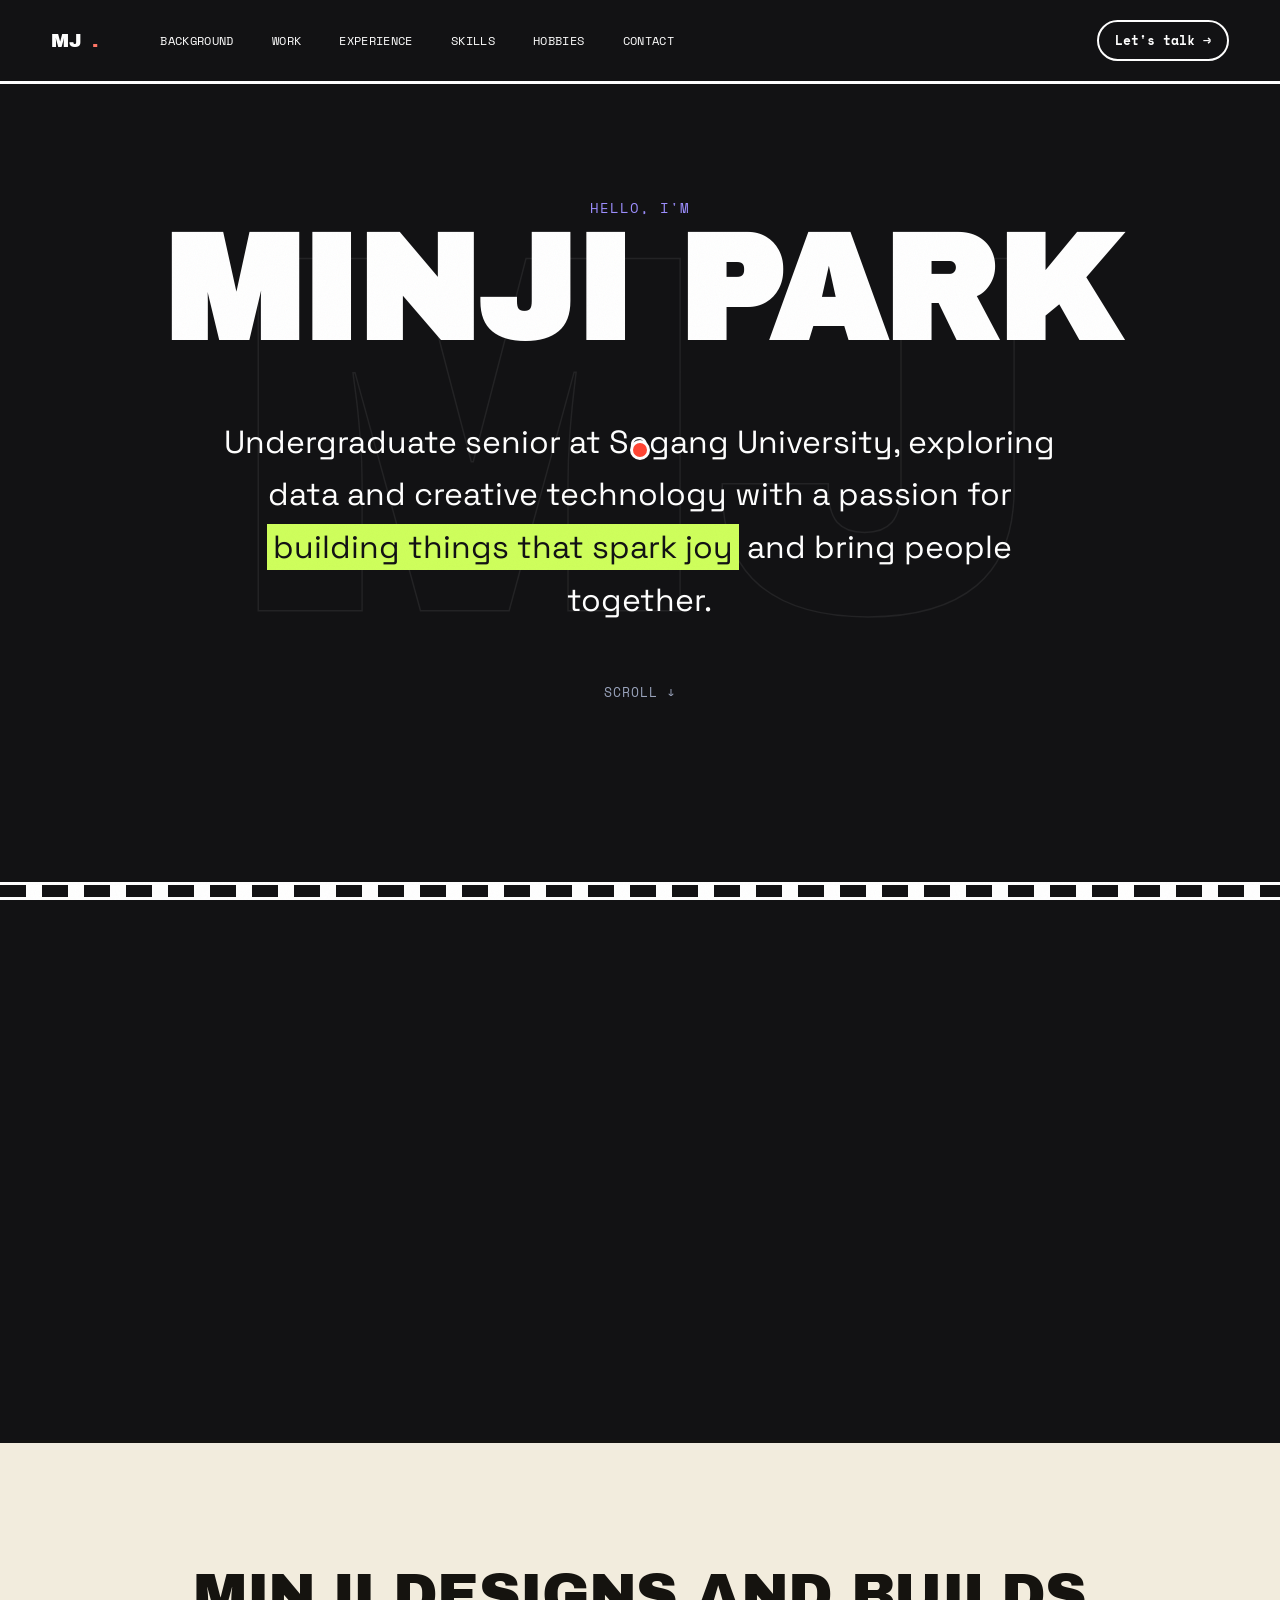
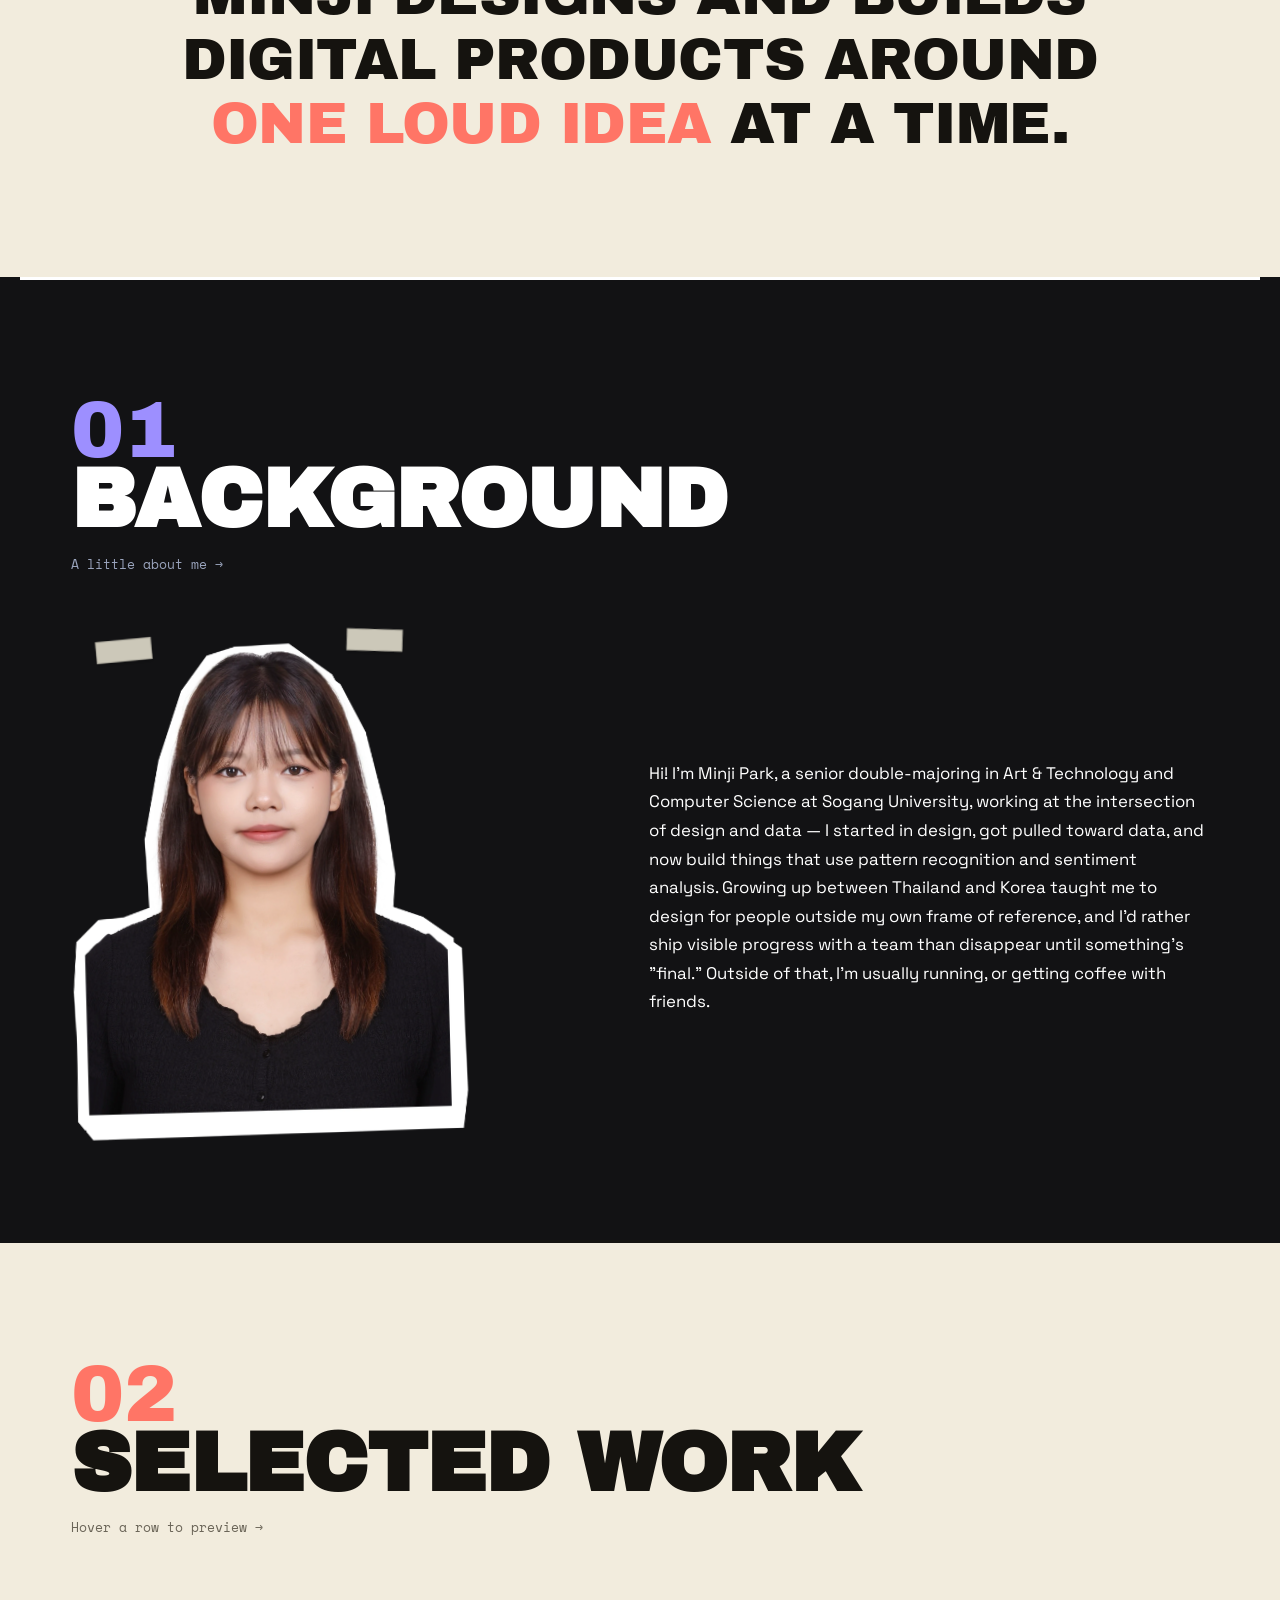
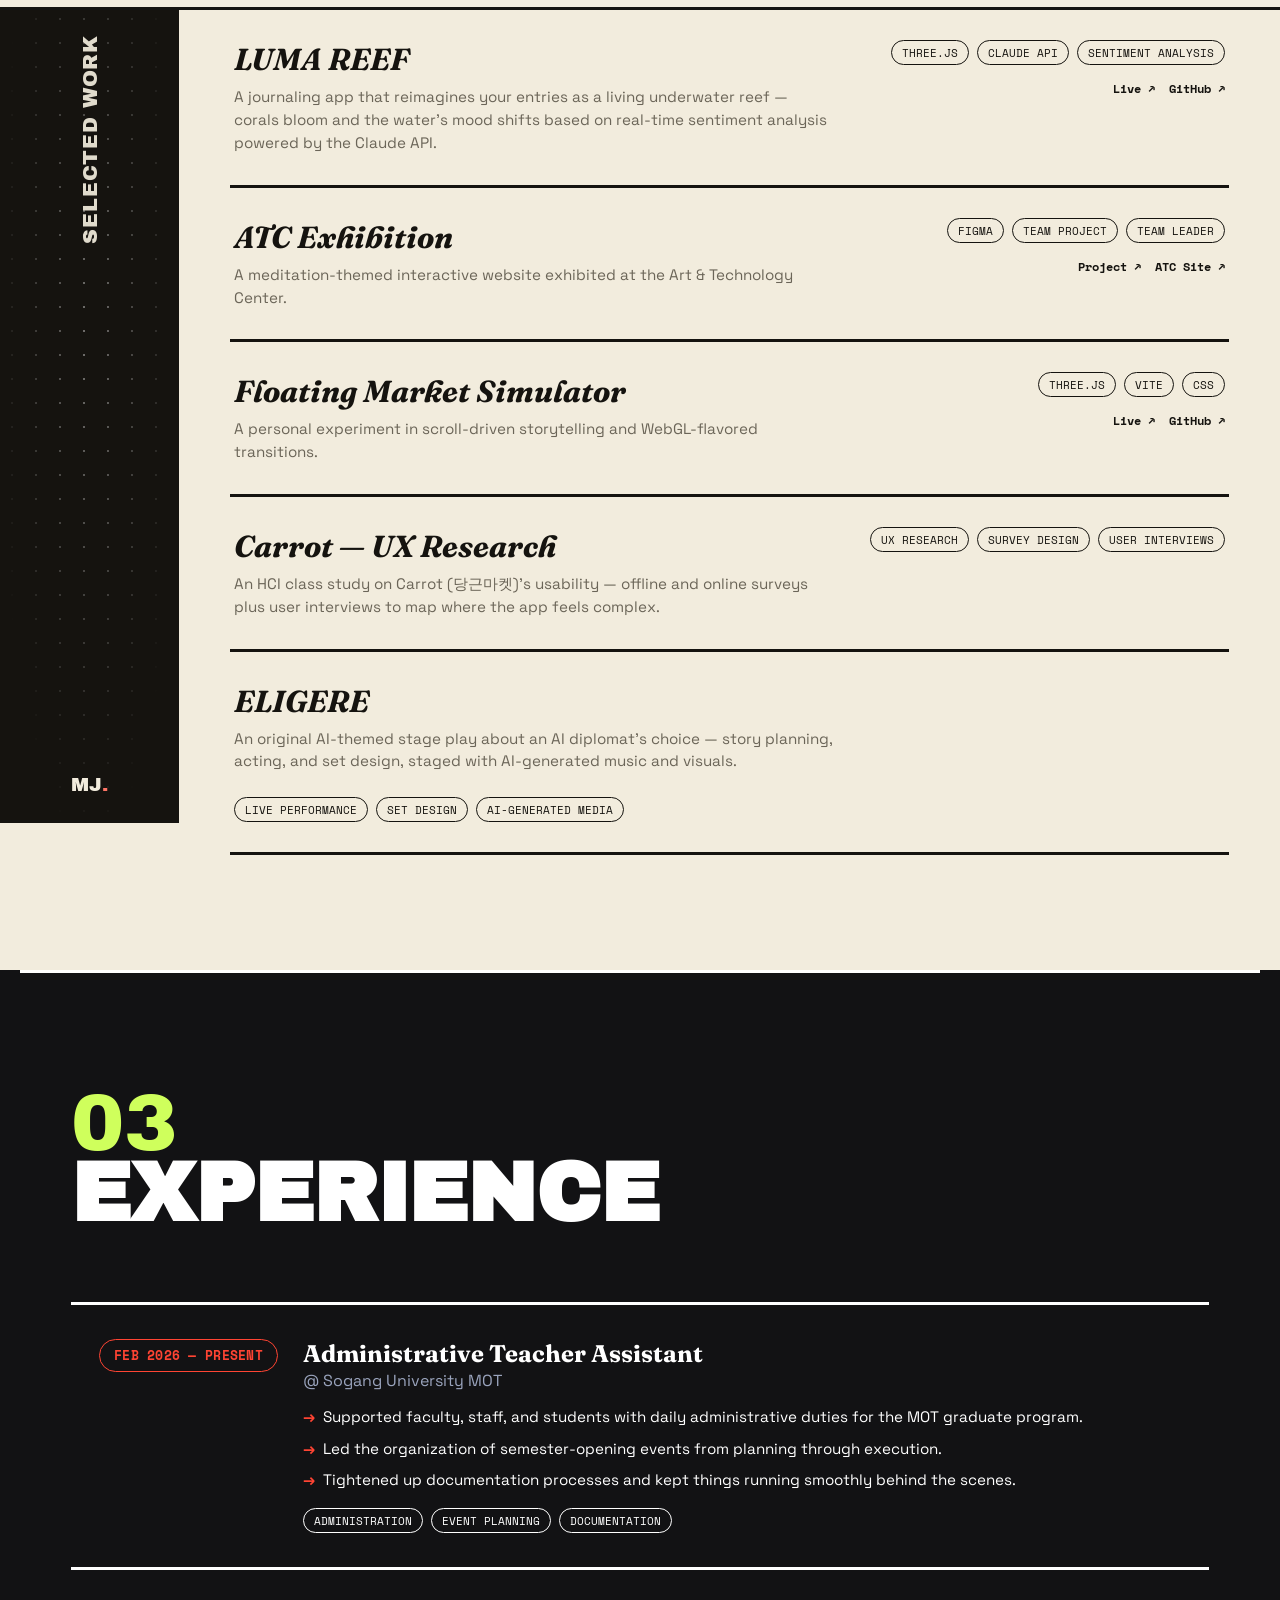
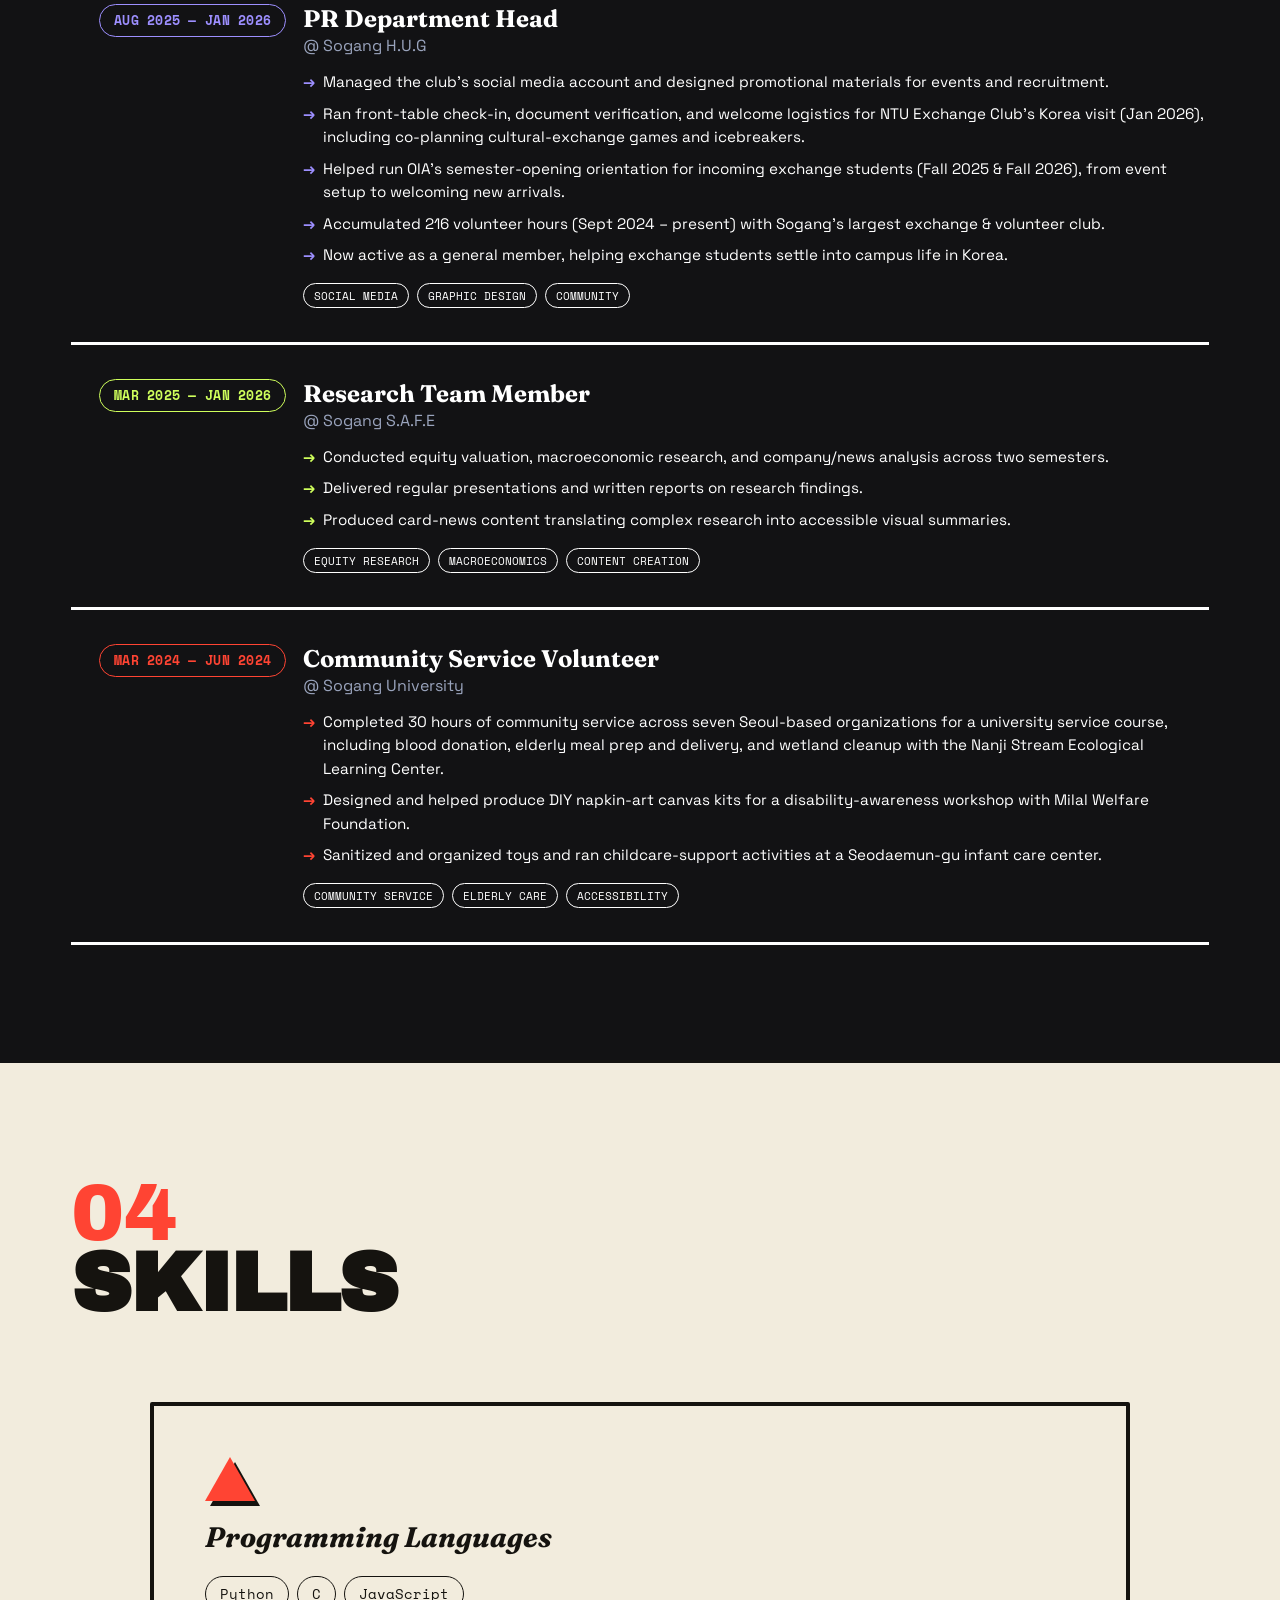
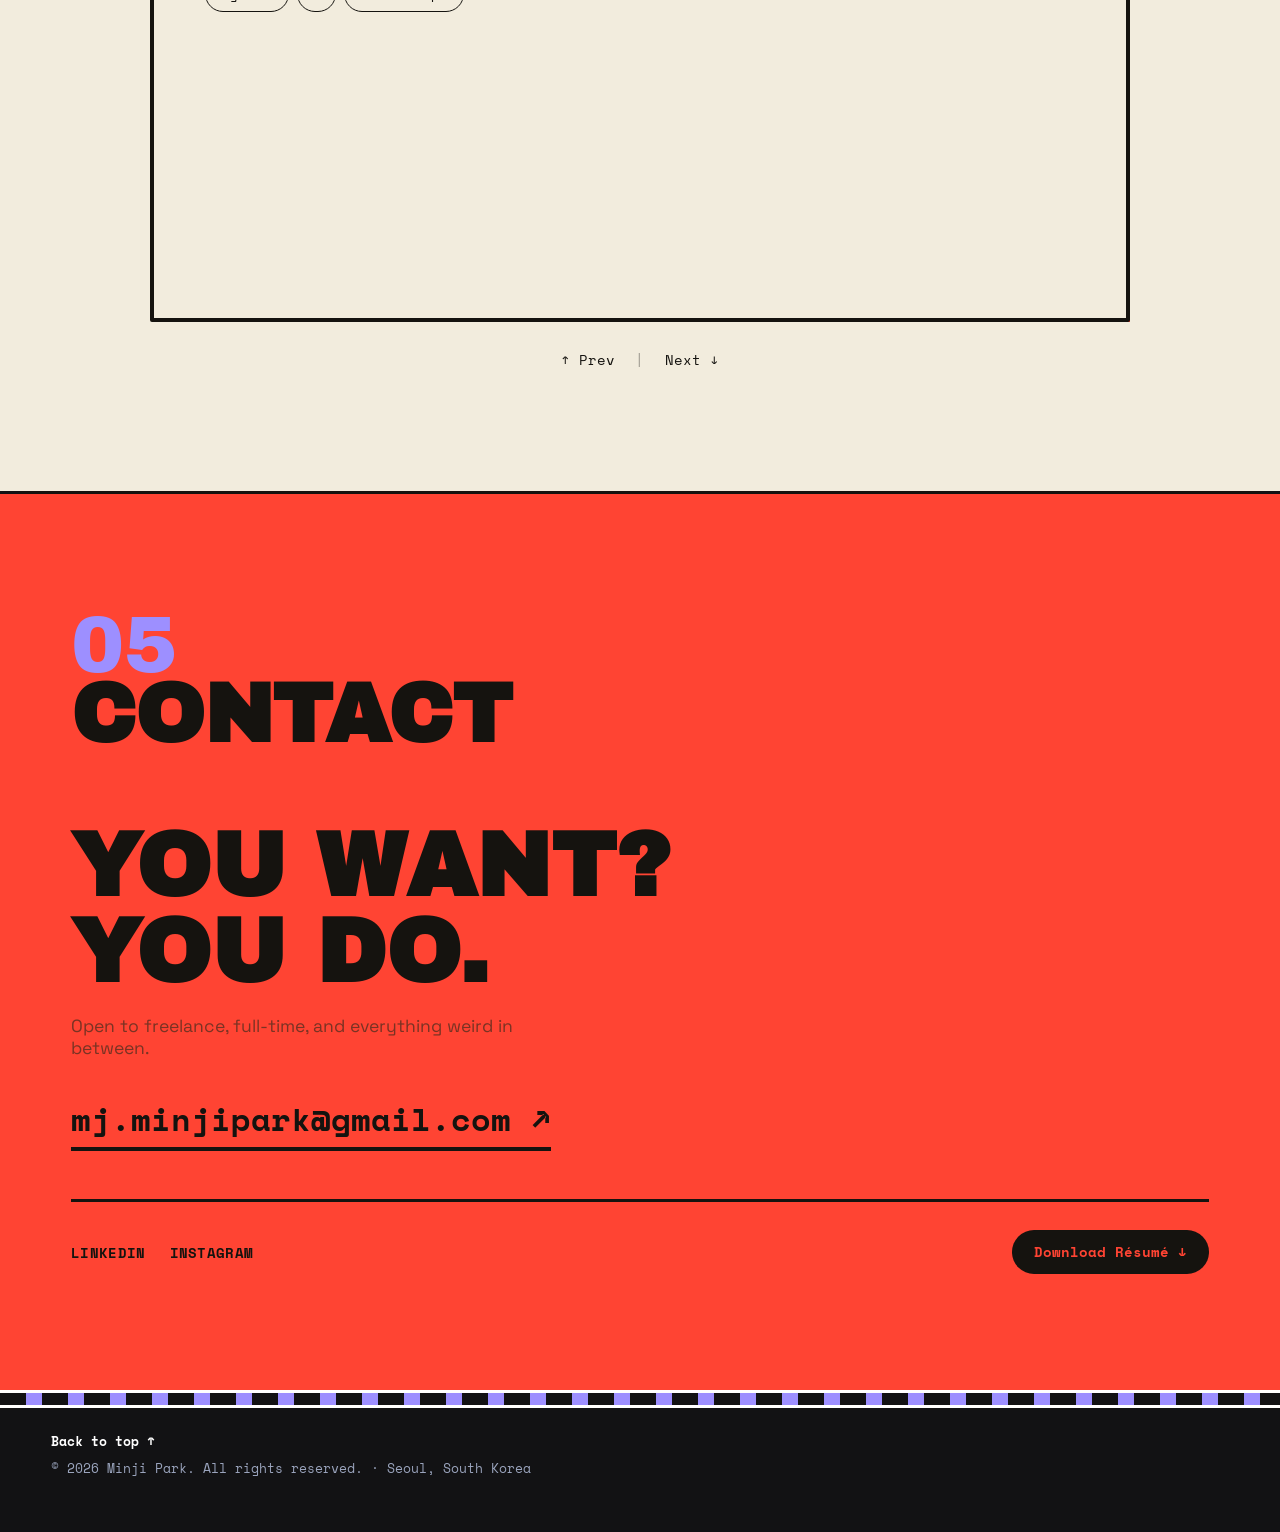
==== commit 7db7b6a7: "Add Carrot UX research and Eligere stage play to Work, expand Experience Tighten the Background bio," ====
--- a/index.html
+++ b/index.html
@@ -4,7 +4,7 @@
 <head>
   <meta charset="UTF-8">
   <meta name="viewport" content="width=device-width, initial-scale=1.0">
-  <title>hi, i'm minji ◡̈</title>
+  <title>hi, i'm minji :)</title>
   <meta name="description" content="Designer & developer portfolio.">
   <link rel="preconnect" href="https://fonts.googleapis.com">
   <link rel="preconnect" href="https://fonts.gstatic.com" crossorigin>
@@ -103,16 +103,10 @@
 
       <p class="background__bio">
         Hi! I'm Minji Park, a senior double-majoring in Art & Technology and Computer Science at Sogang University,
-        working at the intersection of design and data. I started my journey in design, then got pulled toward data,
-        now I build things that use pattern recognition and sentiment analysis. While I'm still learning with machine
-        learning and training data, I care more about visible progress rather than the polished final product, which
-        is why I working with people I can bounce ideas off in real time.
-
-        Growing up between Thailand and Korea, I've learned to asking how a design choice lands for someone outside my
-        own frame of reference, it shows up in how I build, not just how I talk about myself.
-
-        I like working in the open with a team, shipping in visible pieces rather than disappearing until a "final"
-        version. Other than that, during free time I usually go for running, and have coffee and talk with friends.
+        working at the intersection of design and data — I started in design, got pulled toward data, and now build
+        things that use pattern recognition and sentiment analysis. Growing up between Thailand and Korea taught me
+        to design for people outside my own frame of reference, and I'd rather ship visible progress with a team than
+        disappear until something's "final." Outside of that, I'm usually running, or getting coffee with friends.
       </p>
     </div>
   </section>
@@ -170,7 +164,7 @@
 
         <li class="work__row" style="view-transition-name:project-3" data-preview="images/work-3.svg">
           <a class="work__row-main" href="project-3.html">
-            <h3 class="work__title">Project Three — Experimental Site</h3>
+            <h3 class="work__title">Floating Market Simulator</h3>
             <p class="work__desc">A personal experiment in scroll-driven storytelling and WebGL-flavored transitions.
             </p>
           </a>
@@ -187,23 +181,33 @@
 
         <li class="work__row" style="view-transition-name:project-4" data-preview="images/work-4.svg">
           <a class="work__row-main" href="project-4.html">
-            <h3 class="work__title">Project Four — Mobile App UI</h3>
-            <p class="work__desc">End-to-end UI for a habit-tracking app, from wireframes through a shipped design
-              system.
+            <h3 class="work__title">Carrot — UX Research</h3>
+            <p class="work__desc">An HCI class study on Carrot (당근마켓)'s usability — offline and online surveys plus
+              user interviews to map where the app feels complex.
             </p>
           </a>
           <div class="work__row-meta">
             <div class="work__tags">
-              <span>Swift UI</span><span>Figma</span><span>Lottie</span>
-            </div>
-            <div class="work__links">
-              <a href="#" target="_blank" rel="noopener">Live ↗</a>
-              <a href="#" target="_blank" rel="noopener">GitHub ↗</a>
-            </div>
-          </div>
-        </li>
-
-        <!-- duplicate a <li class="work__row"> block above to add a 5th project -->
+              <span>UX Research</span><span>Survey Design</span><span>User Interviews</span>
+            </div>
+          </div>
+        </li>
+
+        <li class="work__row" style="view-transition-name:project-5" data-preview="images/work-5.svg">
+          <a class="work__row-main" href="project-5.html">
+            <h3 class="work__title">ELIGERE</h3>
+            <p class="work__desc">An original AI-themed stage play about an AI diplomat's choice — story planning,
+              acting, and set design, staged with AI-generated music and visuals.
+            </p>
+          </a>
+          <div class="work__row-meta">
+            <div class="work__tags">
+              <span>Live Performance</span><span>Set Design</span><span>AI-Generated Media</span>
+            </div>
+          </div>
+        </li>
+
+        <!-- duplicate a <li class="work__row"> block above to add a 6th project -->
 
       </ul>
     </div>
@@ -240,6 +244,10 @@
           <ul>
             <li>Managed the club's social media account and designed promotional materials for events and recruitment.
             </li>
+            <li>Ran front-table check-in, document verification, and welcome logistics for NTU Exchange Club's Korea
+              visit (Jan 2026), including co-planning cultural-exchange games and icebreakers.</li>
+            <li>Helped run OIA's semester-opening orientation for incoming exchange students (Fall 2025 &amp; Fall
+              2026), from event setup to welcoming new arrivals.</li>
             <li>Accumulated 216 volunteer hours (Sept 2024 – present) with Sogang's largest exchange &amp; volunteer
               club.</li>
             <li>Now active as a general member, helping exchange students settle into campus life in Korea.</li>
@@ -262,6 +270,24 @@
         </div>
       </li>
 
+      <li class="experience__item experience__item--coral">
+        <div class="experience__dates">Mar 2024 — Jun 2024</div>
+        <div class="experience__body">
+          <h3>Community Service Volunteer <span>@ Sogang University</span></h3>
+          <ul>
+            <li>Completed 30 hours of community service across seven Seoul-based organizations for a university
+              service course, including blood donation, elderly meal prep and delivery, and wetland cleanup with the
+              Nanji Stream Ecological Learning Center.</li>
+            <li>Designed and helped produce DIY napkin-art canvas kits for a disability-awareness workshop with Milal
+              Welfare Foundation.</li>
+            <li>Sanitized and organized toys and ran childcare-support activities at a Seodaemun-gu infant care
+              center.</li>
+          </ul>
+          <div class="experience__tags"><span>Community Service</span><span>Elderly Care</span><span>Accessibility
+            </span></div>
+        </div>
+      </li>
+
       <!-- duplicate an <li class="experience__item"> block above to add another role -->
 
     </ol>
@@ -346,9 +372,9 @@
 
     <div class="contact__row">
       <div class="contact__links">
-        <a href="https://github.com/mjipark" target="_blank" rel="noopener">GitHub</a>
         <a href="https://linkedin.com/in/minjipark-profile" target="_blank" rel="noopener">LinkedIn</a>
-        <a href="https://twitter.com/yourusername" target="_blank" rel="noopener">Twitter</a>
+        <a href="https://www.instagram.com/mmm.mj_/" target="_blank" rel="noopener">Instagram</a>
+
       </div>
       <a class="contact__resume" href="resume.pdf" download>Download Résumé ↓</a>
     </div>
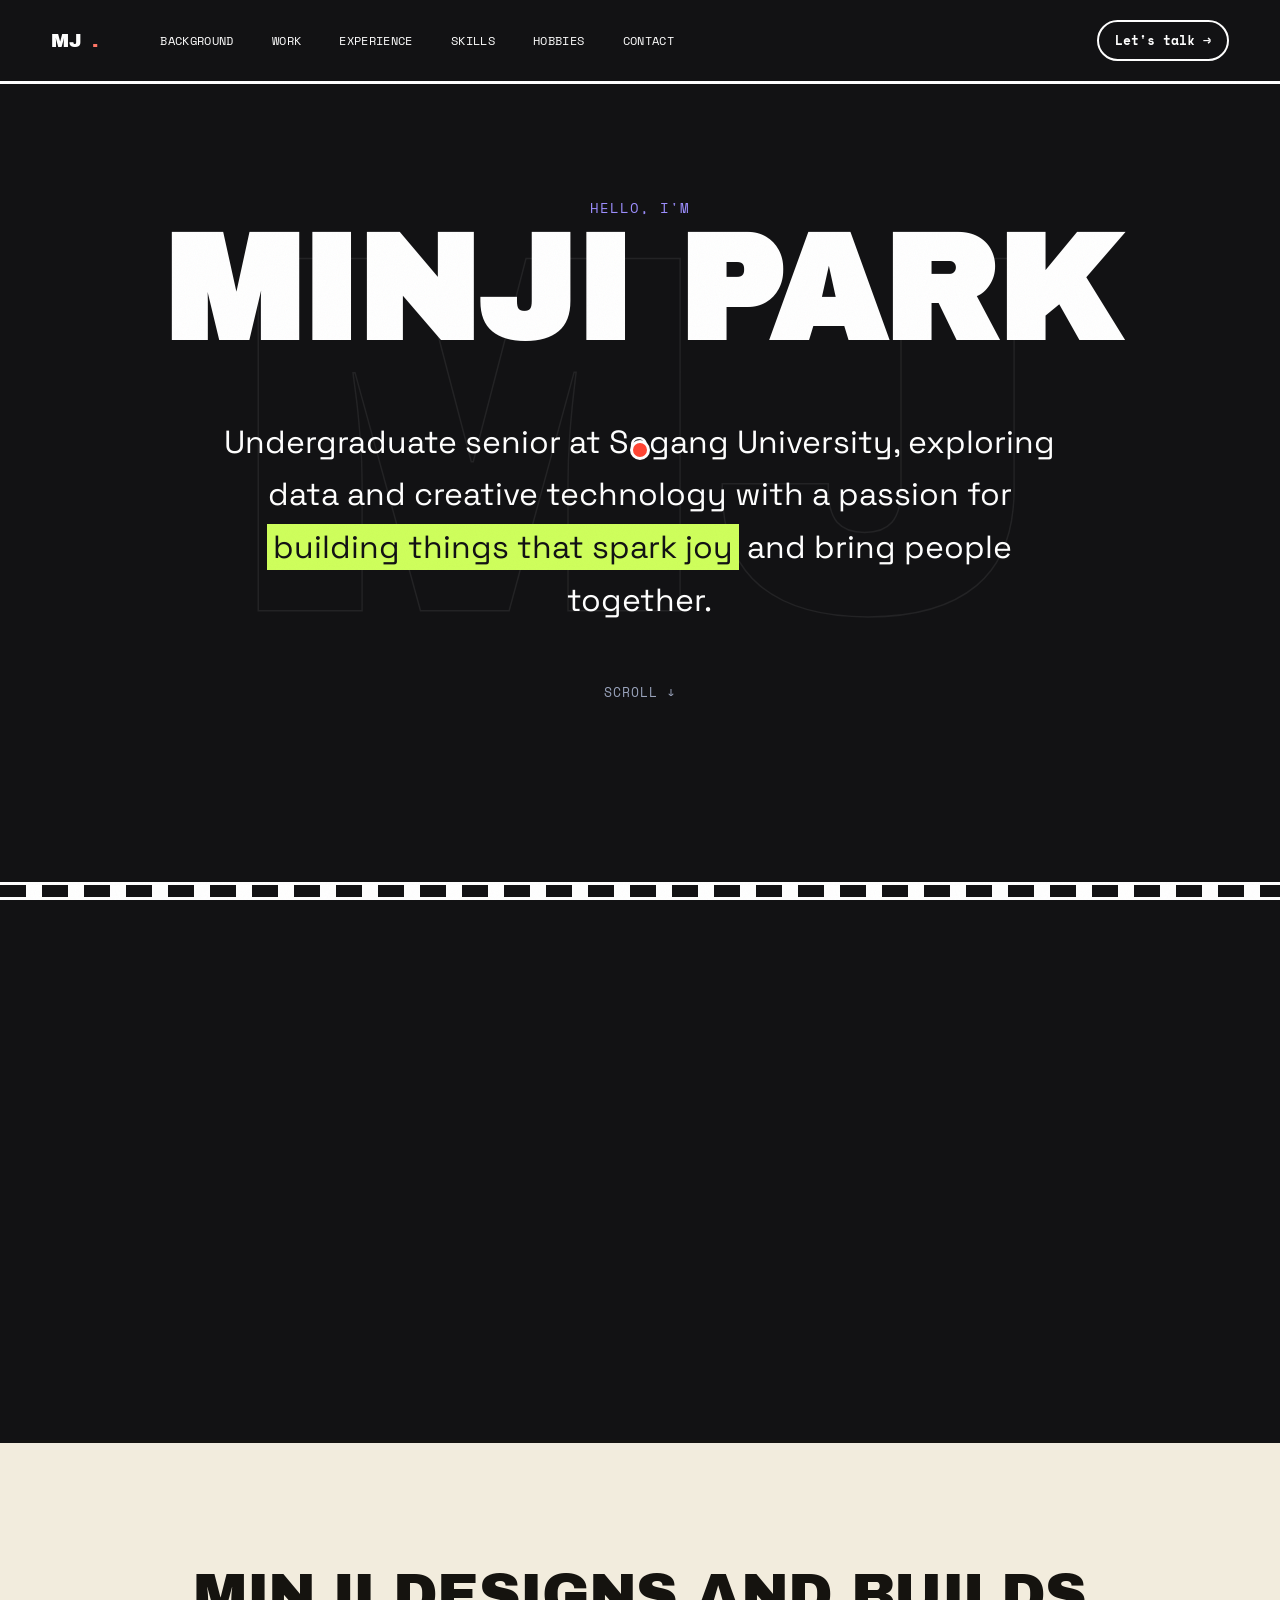
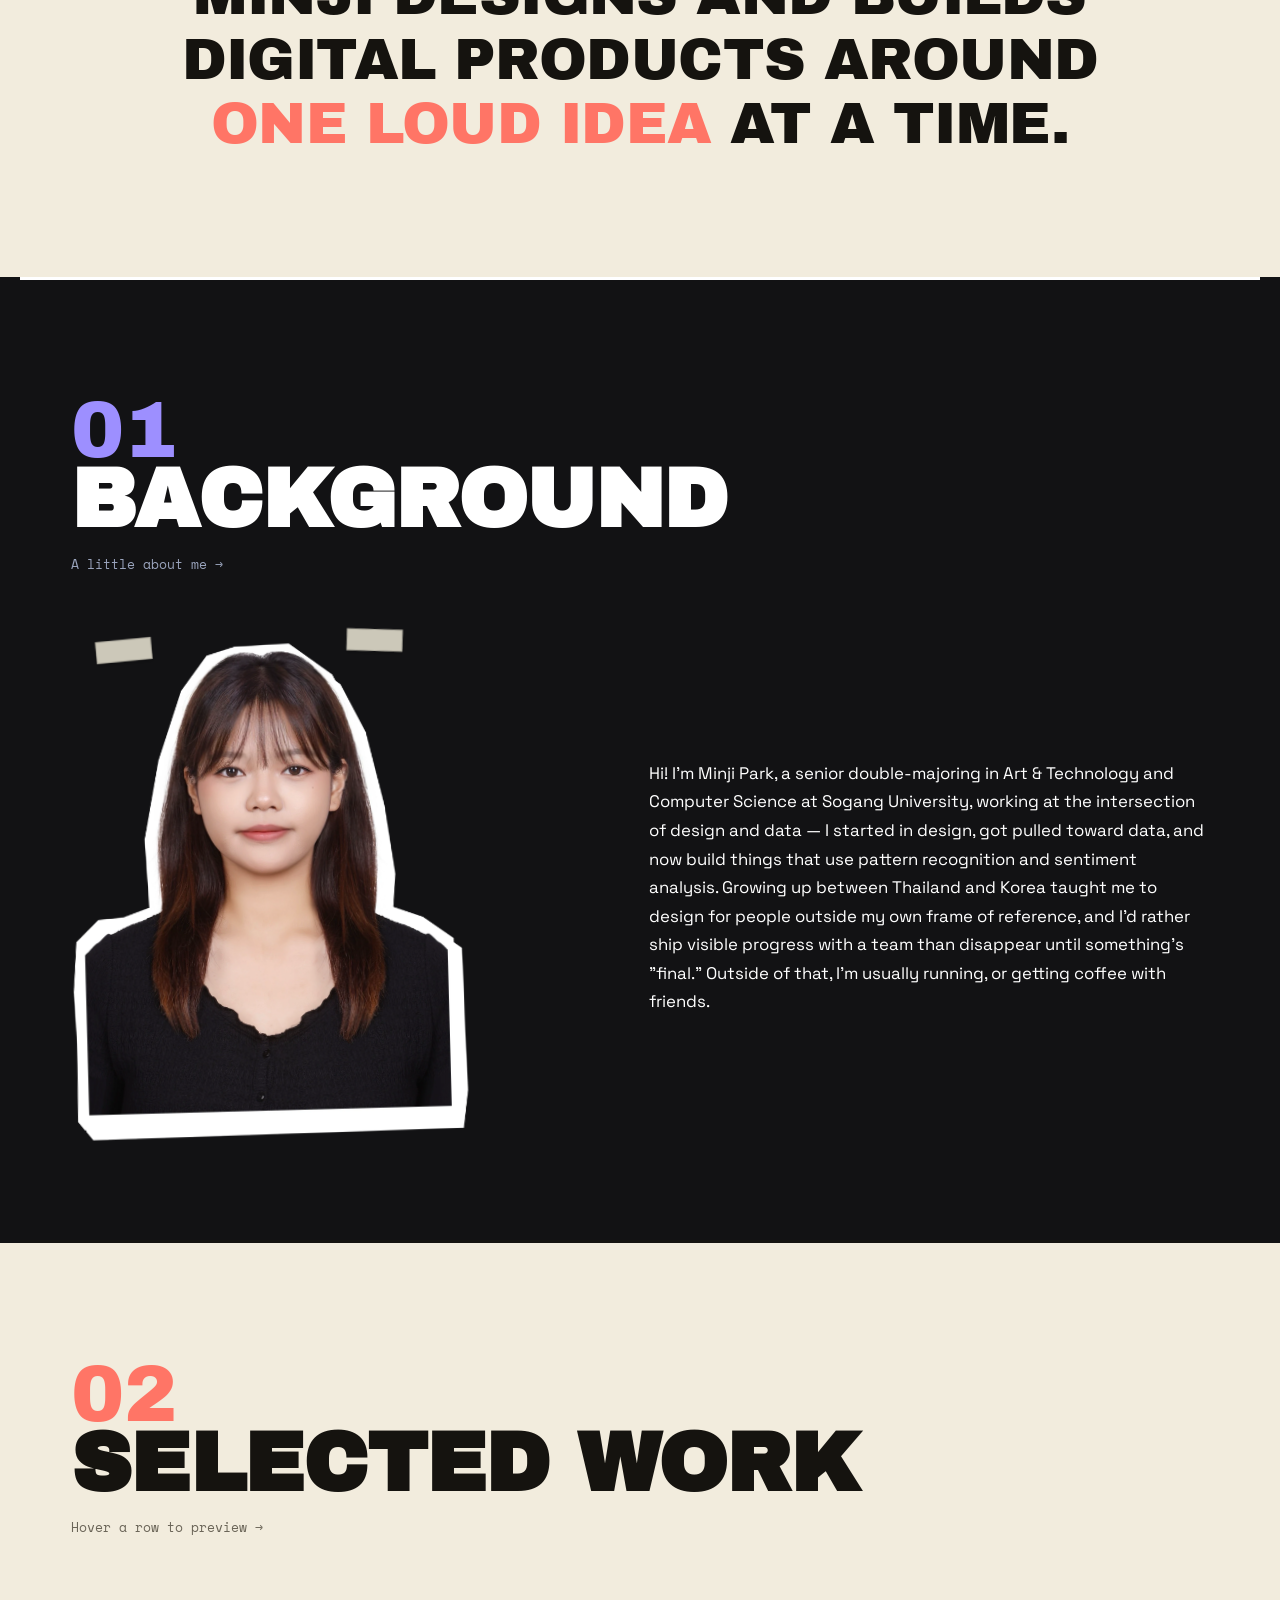
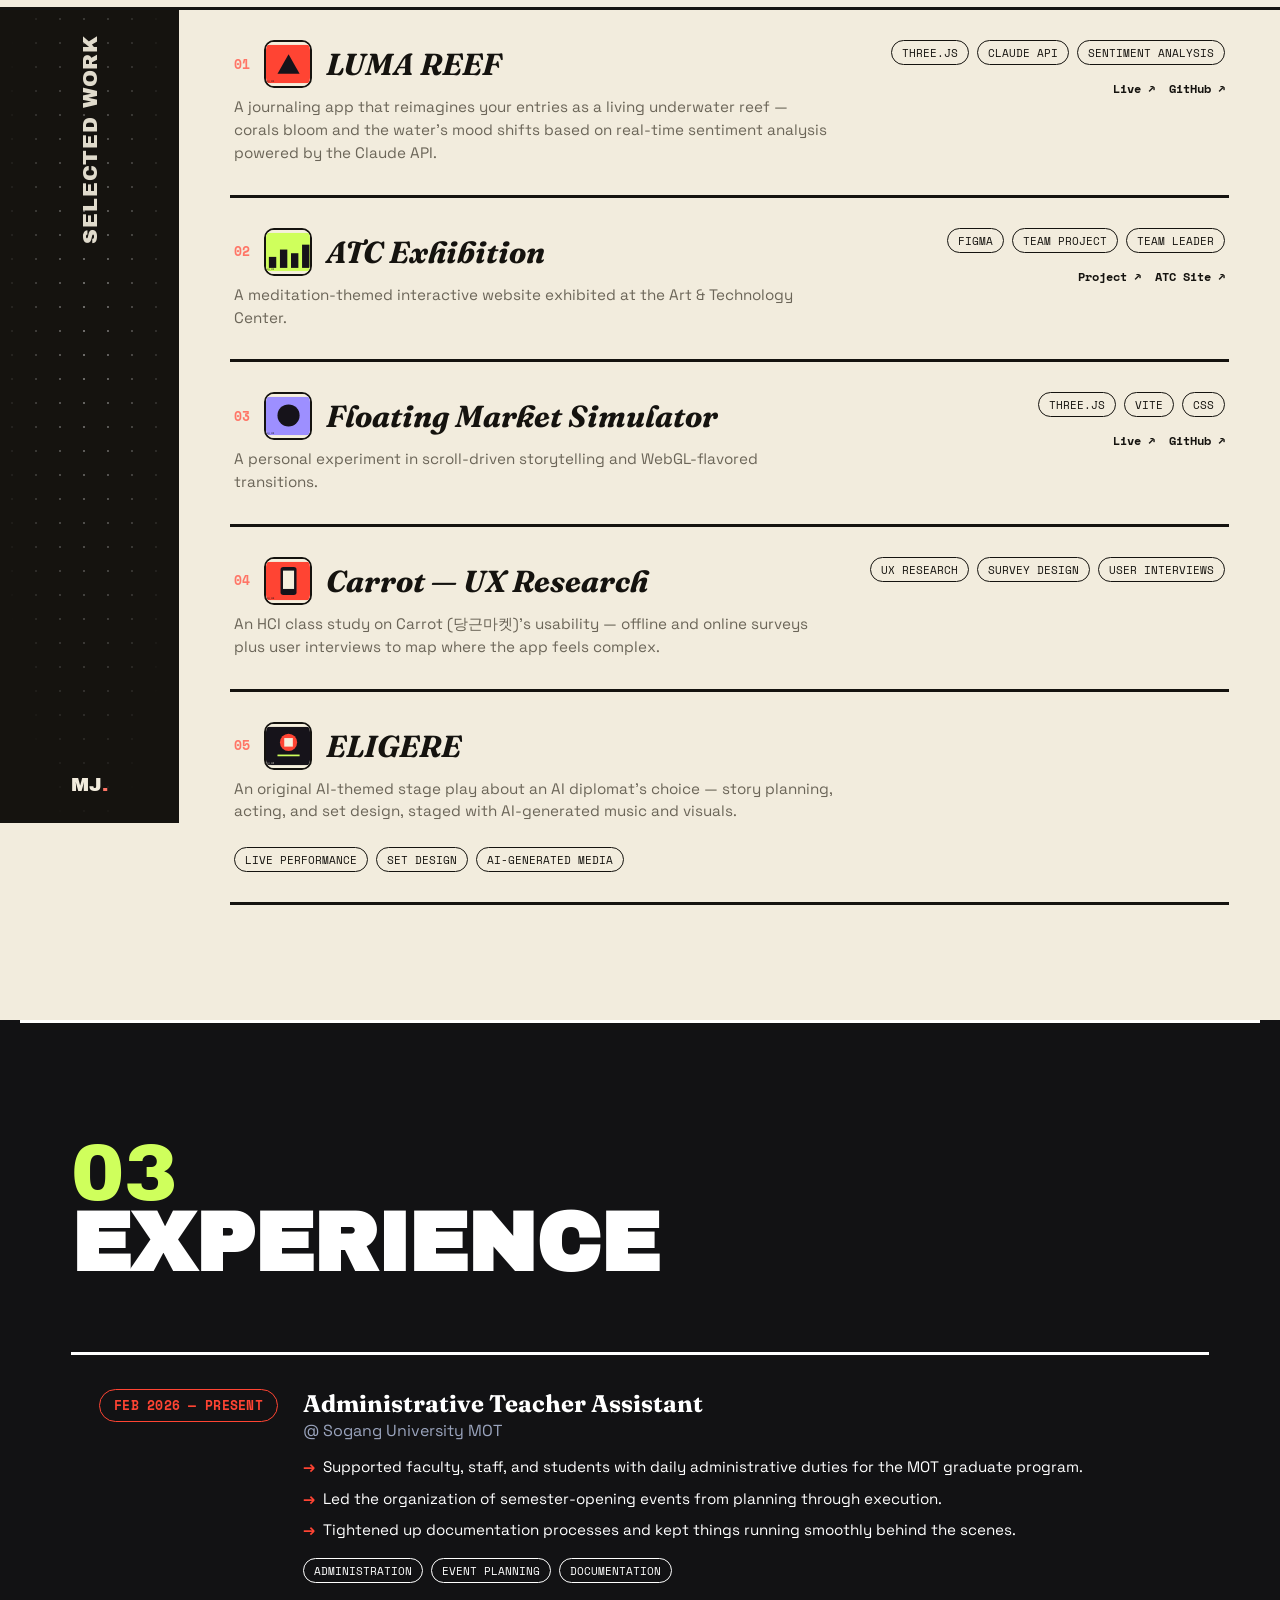
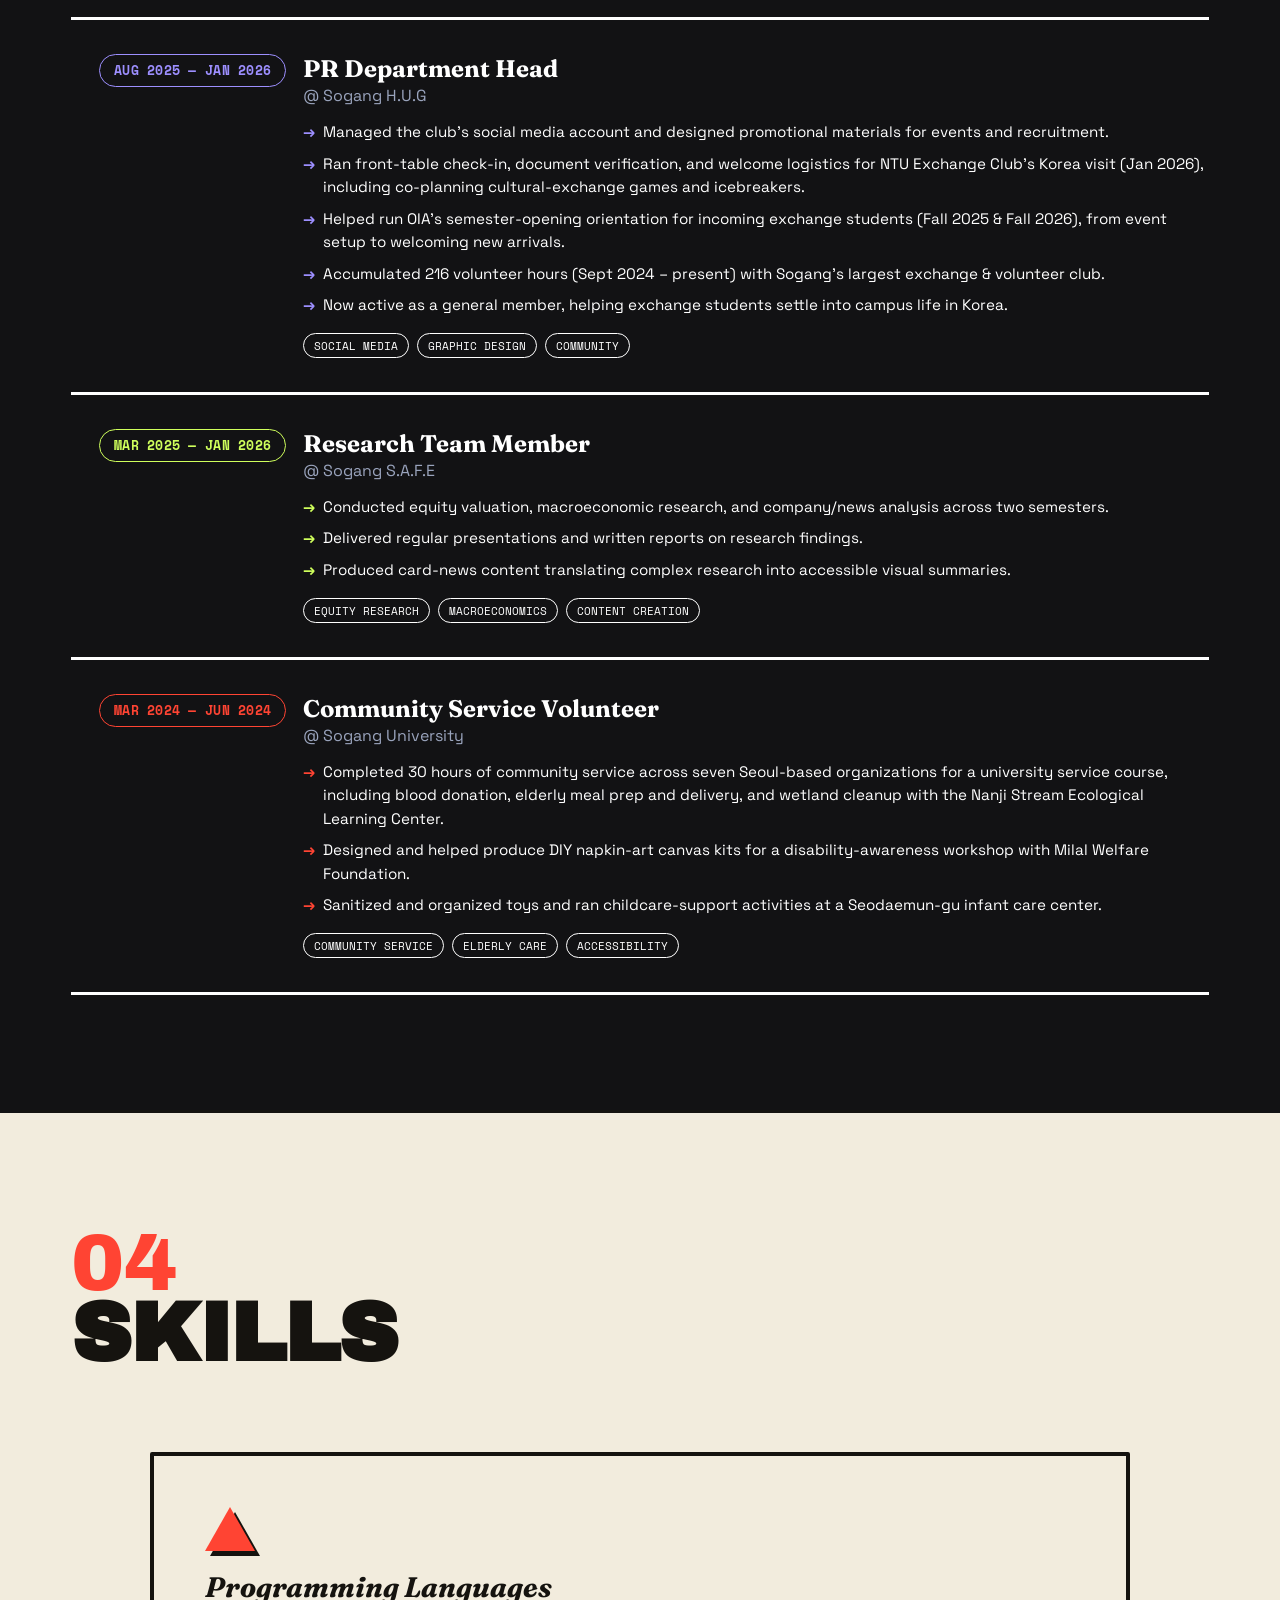
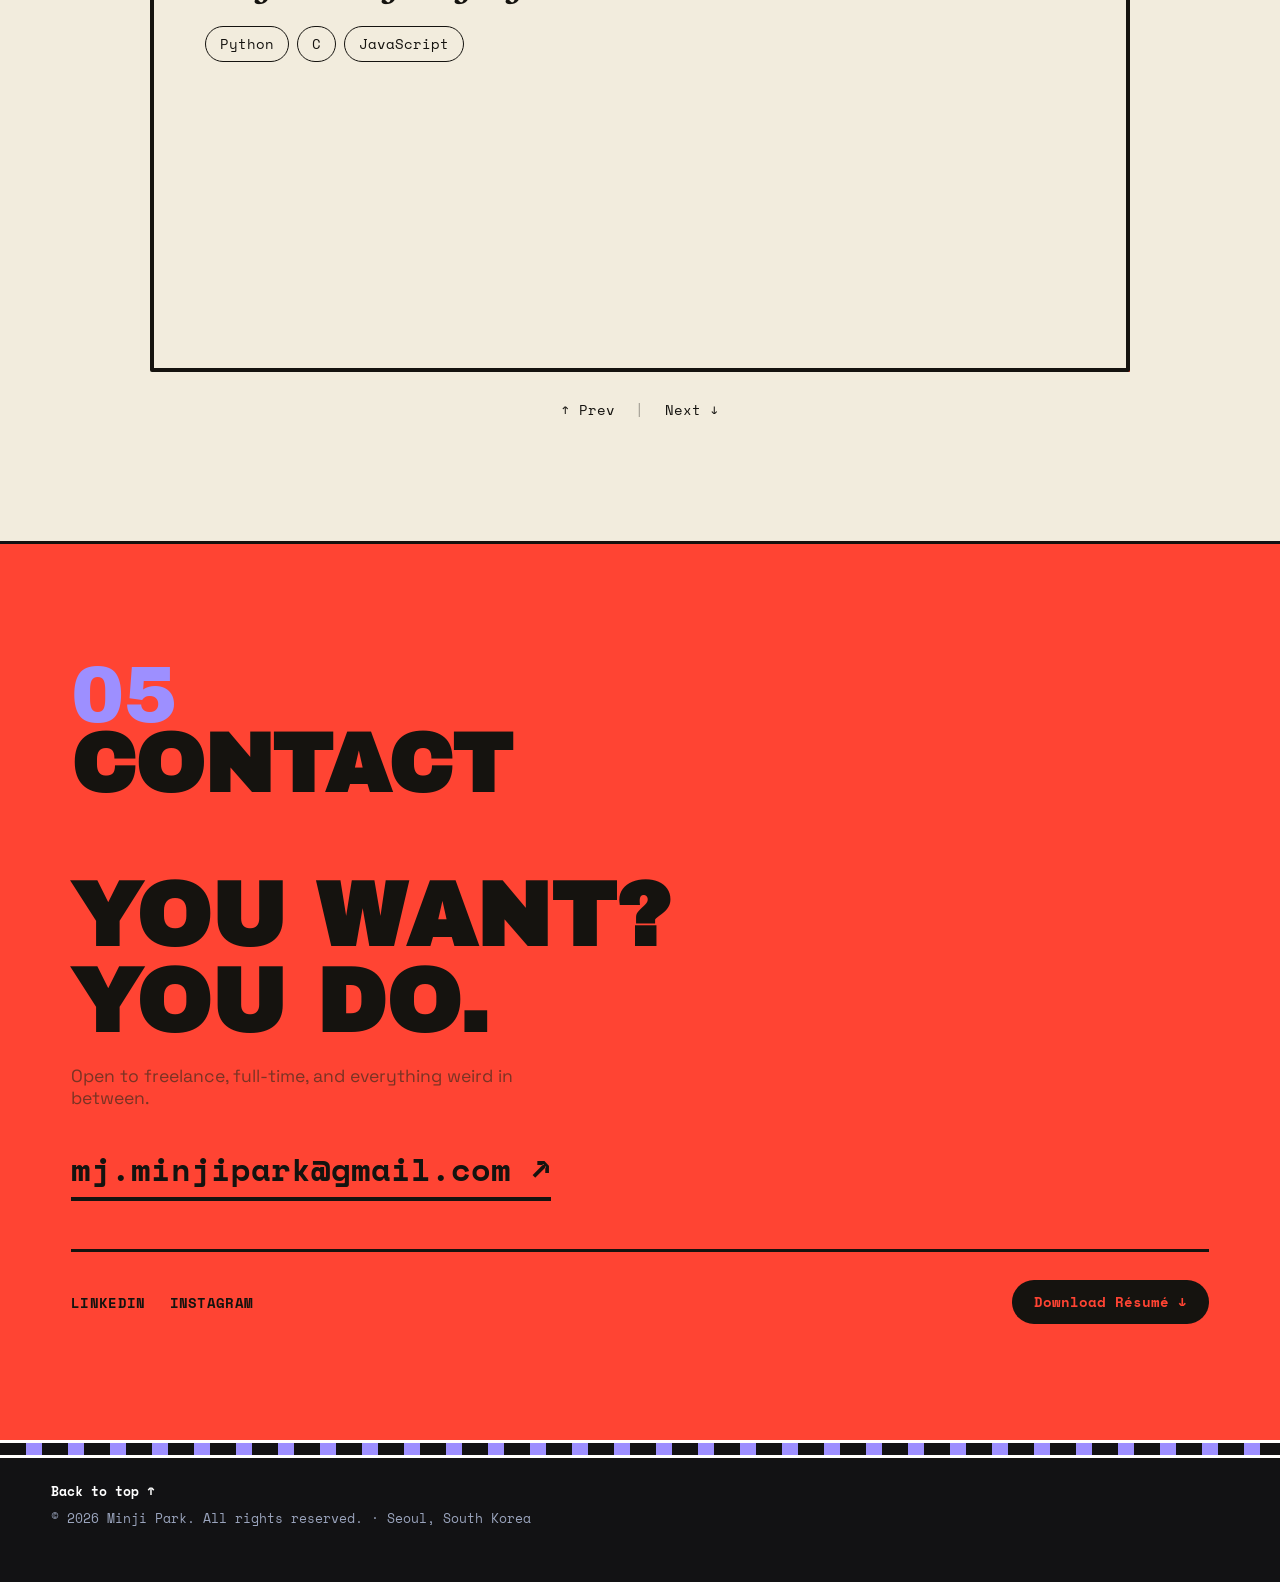
==== commit c7ce4dde: "Add persistent index numbers and thumbnails to Work rows The Selected Work list was text-only by def" ====
--- a/index.html
+++ b/index.html
@@ -130,7 +130,11 @@
 
         <li class="work__row" style="view-transition-name:project-1" data-preview="images/work-1.svg">
           <a class="work__row-main" href="project-1.html">
-            <h3 class="work__title">LUMA REEF</h3>
+            <div class="work__row-head">
+              <span class="work__index">01</span>
+              <span class="work__thumb"><img src="images/work-1.svg" alt="" aria-hidden="true"></span>
+              <h3 class="work__title">LUMA REEF</h3>
+            </div>
             <p class="work__desc">A journaling app that reimagines your entries as a living underwater reef — corals
               bloom and the water's mood shifts based on real-time sentiment analysis powered by the Claude API.</p>
           </a>
@@ -147,7 +151,11 @@
 
         <li class="work__row" style="view-transition-name:project-2" data-preview="images/work-2.svg">
           <a class="work__row-main" href="project-2.html">
-            <h3 class="work__title">ATC Exhibition</h3>
+            <div class="work__row-head">
+              <span class="work__index">02</span>
+              <span class="work__thumb"><img src="images/work-2.svg" alt="" aria-hidden="true"></span>
+              <h3 class="work__title">ATC Exhibition</h3>
+            </div>
             <p class="work__desc">A meditation-themed interactive website exhibited at the Art &amp; Technology Center.
             </p>
           </a>
@@ -164,7 +172,11 @@
 
         <li class="work__row" style="view-transition-name:project-3" data-preview="images/work-3.svg">
           <a class="work__row-main" href="project-3.html">
-            <h3 class="work__title">Floating Market Simulator</h3>
+            <div class="work__row-head">
+              <span class="work__index">03</span>
+              <span class="work__thumb"><img src="images/work-3.svg" alt="" aria-hidden="true"></span>
+              <h3 class="work__title">Floating Market Simulator</h3>
+            </div>
             <p class="work__desc">A personal experiment in scroll-driven storytelling and WebGL-flavored transitions.
             </p>
           </a>
@@ -181,7 +193,11 @@
 
         <li class="work__row" style="view-transition-name:project-4" data-preview="images/work-4.svg">
           <a class="work__row-main" href="project-4.html">
-            <h3 class="work__title">Carrot — UX Research</h3>
+            <div class="work__row-head">
+              <span class="work__index">04</span>
+              <span class="work__thumb"><img src="images/work-4.svg" alt="" aria-hidden="true"></span>
+              <h3 class="work__title">Carrot — UX Research</h3>
+            </div>
             <p class="work__desc">An HCI class study on Carrot (당근마켓)'s usability — offline and online surveys plus
               user interviews to map where the app feels complex.
             </p>
@@ -195,7 +211,11 @@
 
         <li class="work__row" style="view-transition-name:project-5" data-preview="images/work-5.svg">
           <a class="work__row-main" href="project-5.html">
-            <h3 class="work__title">ELIGERE</h3>
+            <div class="work__row-head">
+              <span class="work__index">05</span>
+              <span class="work__thumb"><img src="images/work-5.svg" alt="" aria-hidden="true"></span>
+              <h3 class="work__title">ELIGERE</h3>
+            </div>
             <p class="work__desc">An original AI-themed stage play about an AI diplomat's choice — story planning,
               acting, and set design, staged with AI-generated music and visuals.
             </p>
--- a/style.css
+++ b/style.css
@@ -620,9 +620,21 @@
 
 .work__row-main{ max-width:600px; }
 .work__row-main:focus-visible{ outline:2px solid var(--coral); outline-offset:6px; border-radius:2px; }
+.work__row-head{ display:flex; align-items:center; gap:14px; margin-bottom:8px; }
+.work__index{
+  font-family:var(--font-mono); font-weight:700; font-size:0.8rem;
+  color:var(--coral-text); flex:none;
+}
+.work__thumb{
+  width:48px; height:48px; flex:none; overflow:hidden;
+  border:2.5px solid var(--ink); border-radius:10px; background:var(--cream);
+  transition:border-color .2s, transform .2s;
+}
+.work__row:hover .work__thumb{ border-color:var(--coral); transform:rotate(-4deg) scale(1.05); }
+.work__thumb img{ width:100%; height:100%; object-fit:cover; display:block; }
 .work__title{
   font-family:var(--font-display); font-weight:700; font-style:italic;
-  font-size:clamp(1.3rem,2.6vw,1.9rem); margin-bottom:8px;
+  font-size:clamp(1.3rem,2.6vw,1.9rem);
 }
 .work__desc{ font-size:0.95rem; line-height:1.5; color:var(--muted); transition:color .2s; }
 
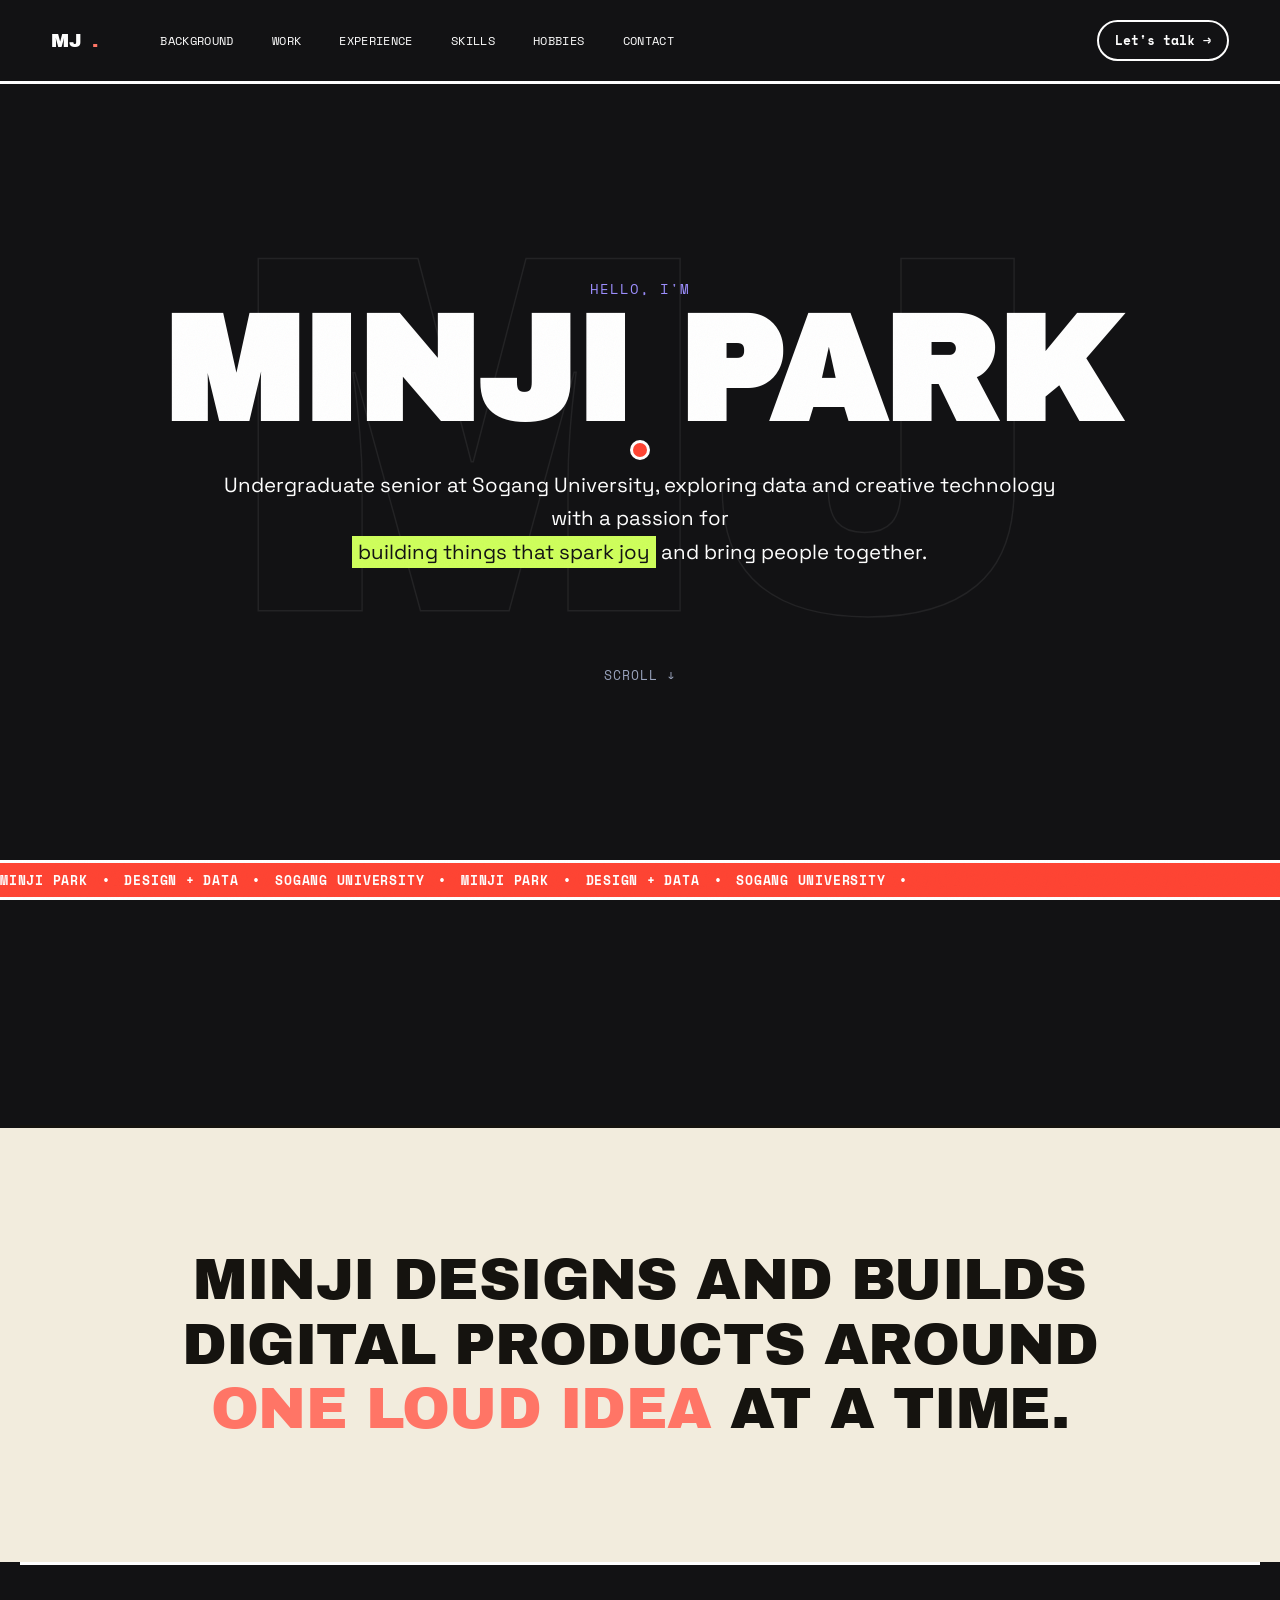
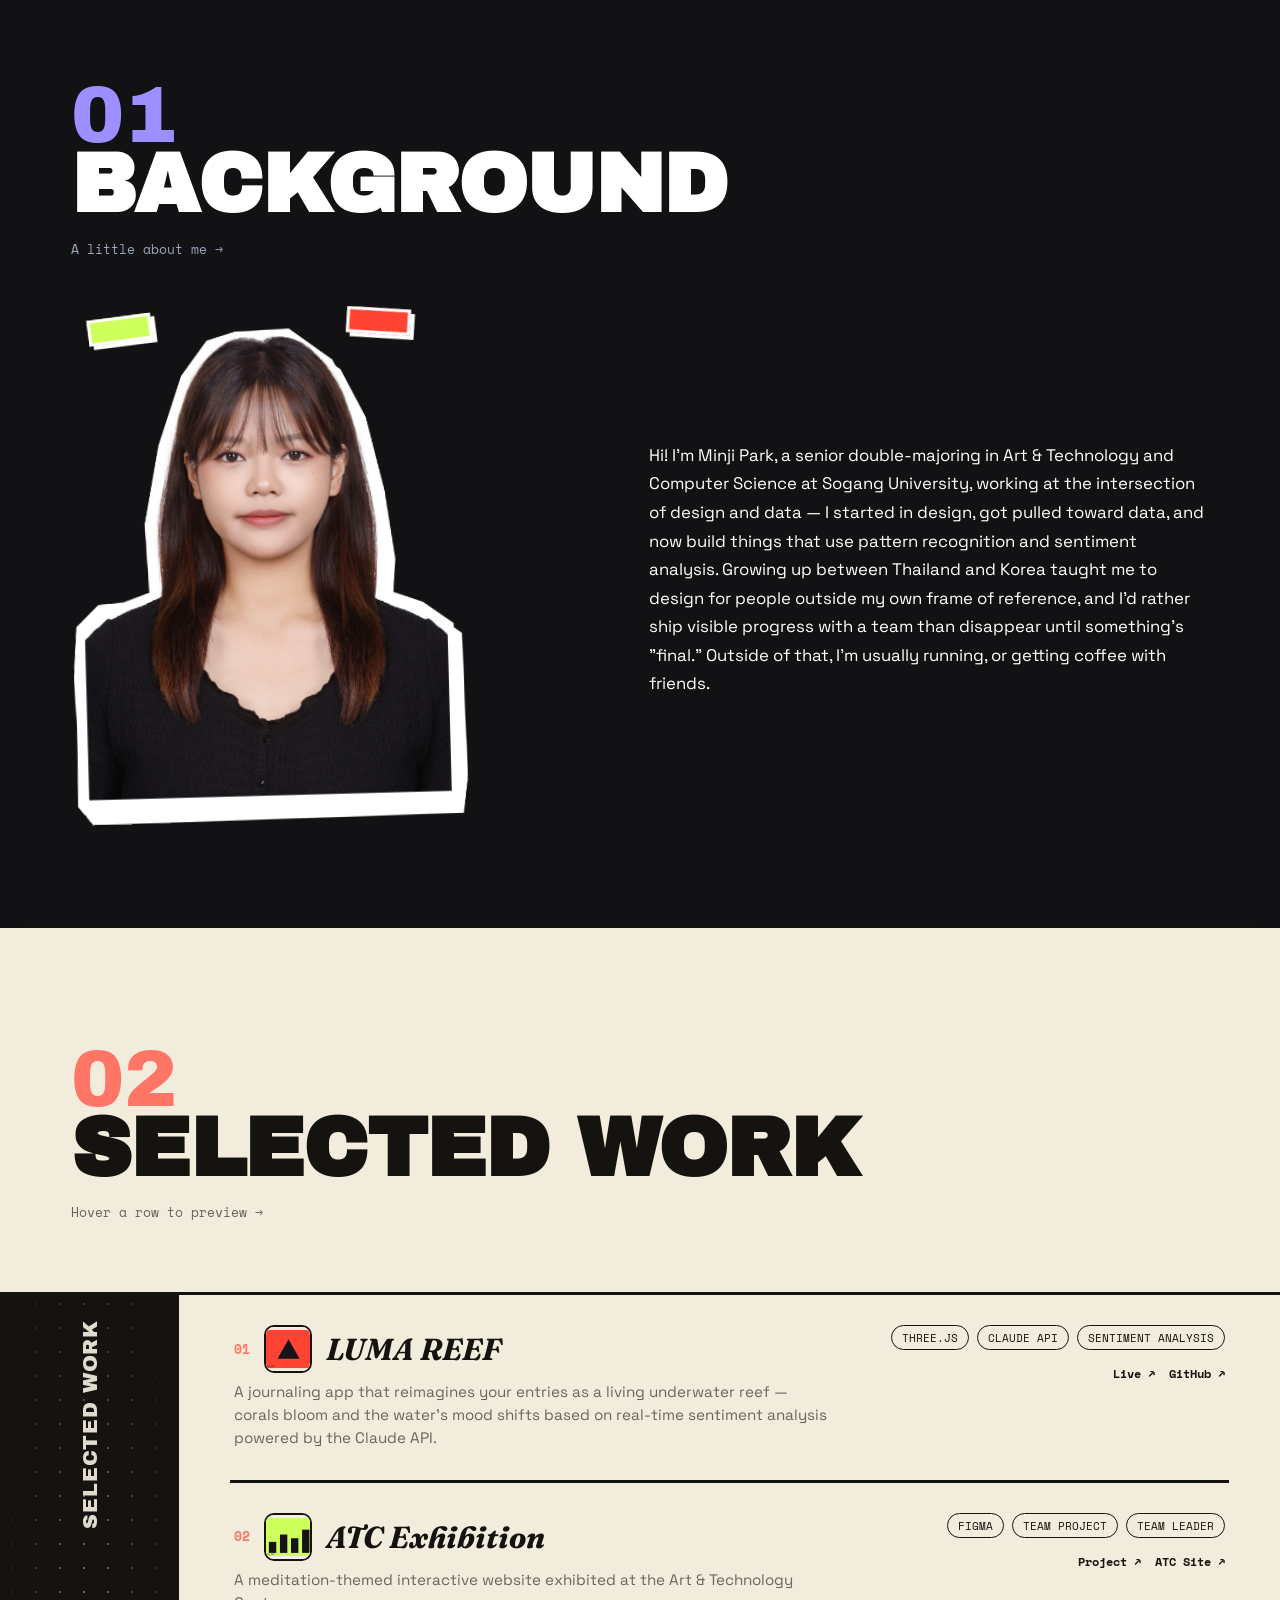
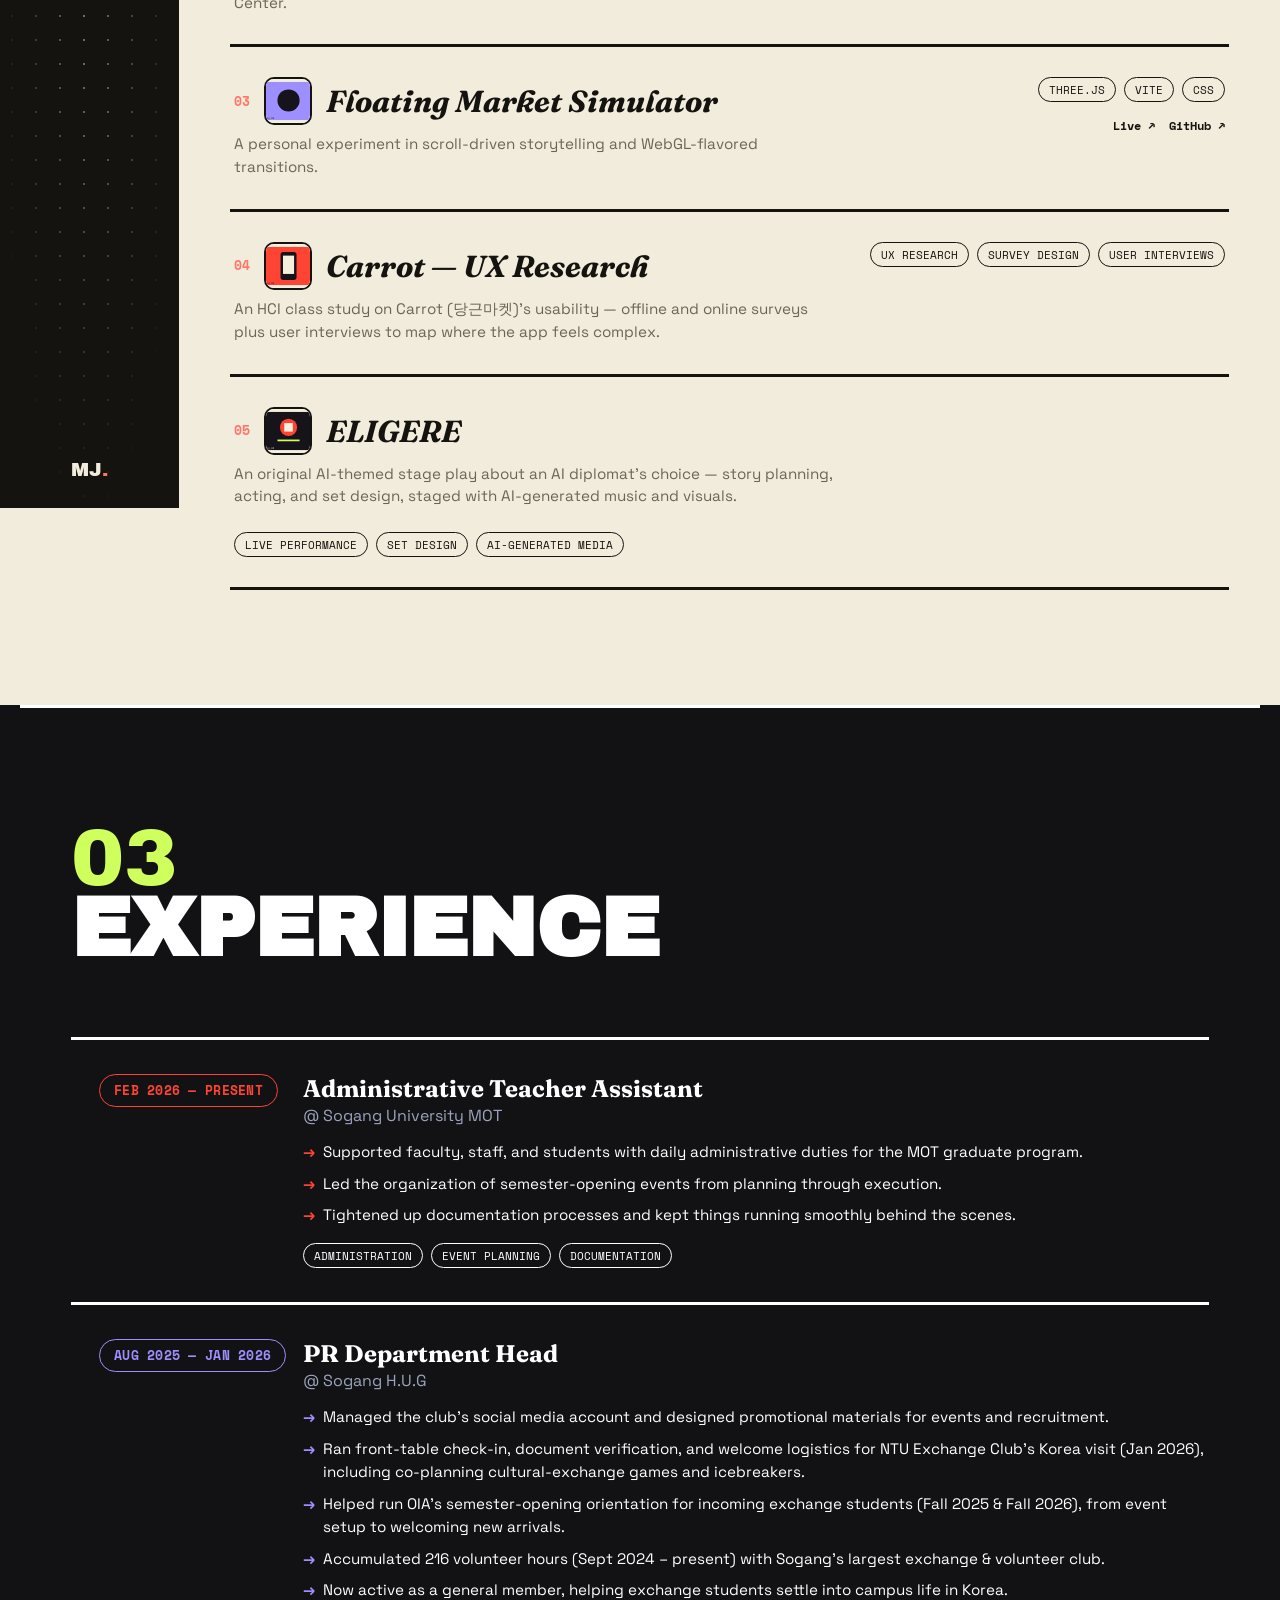
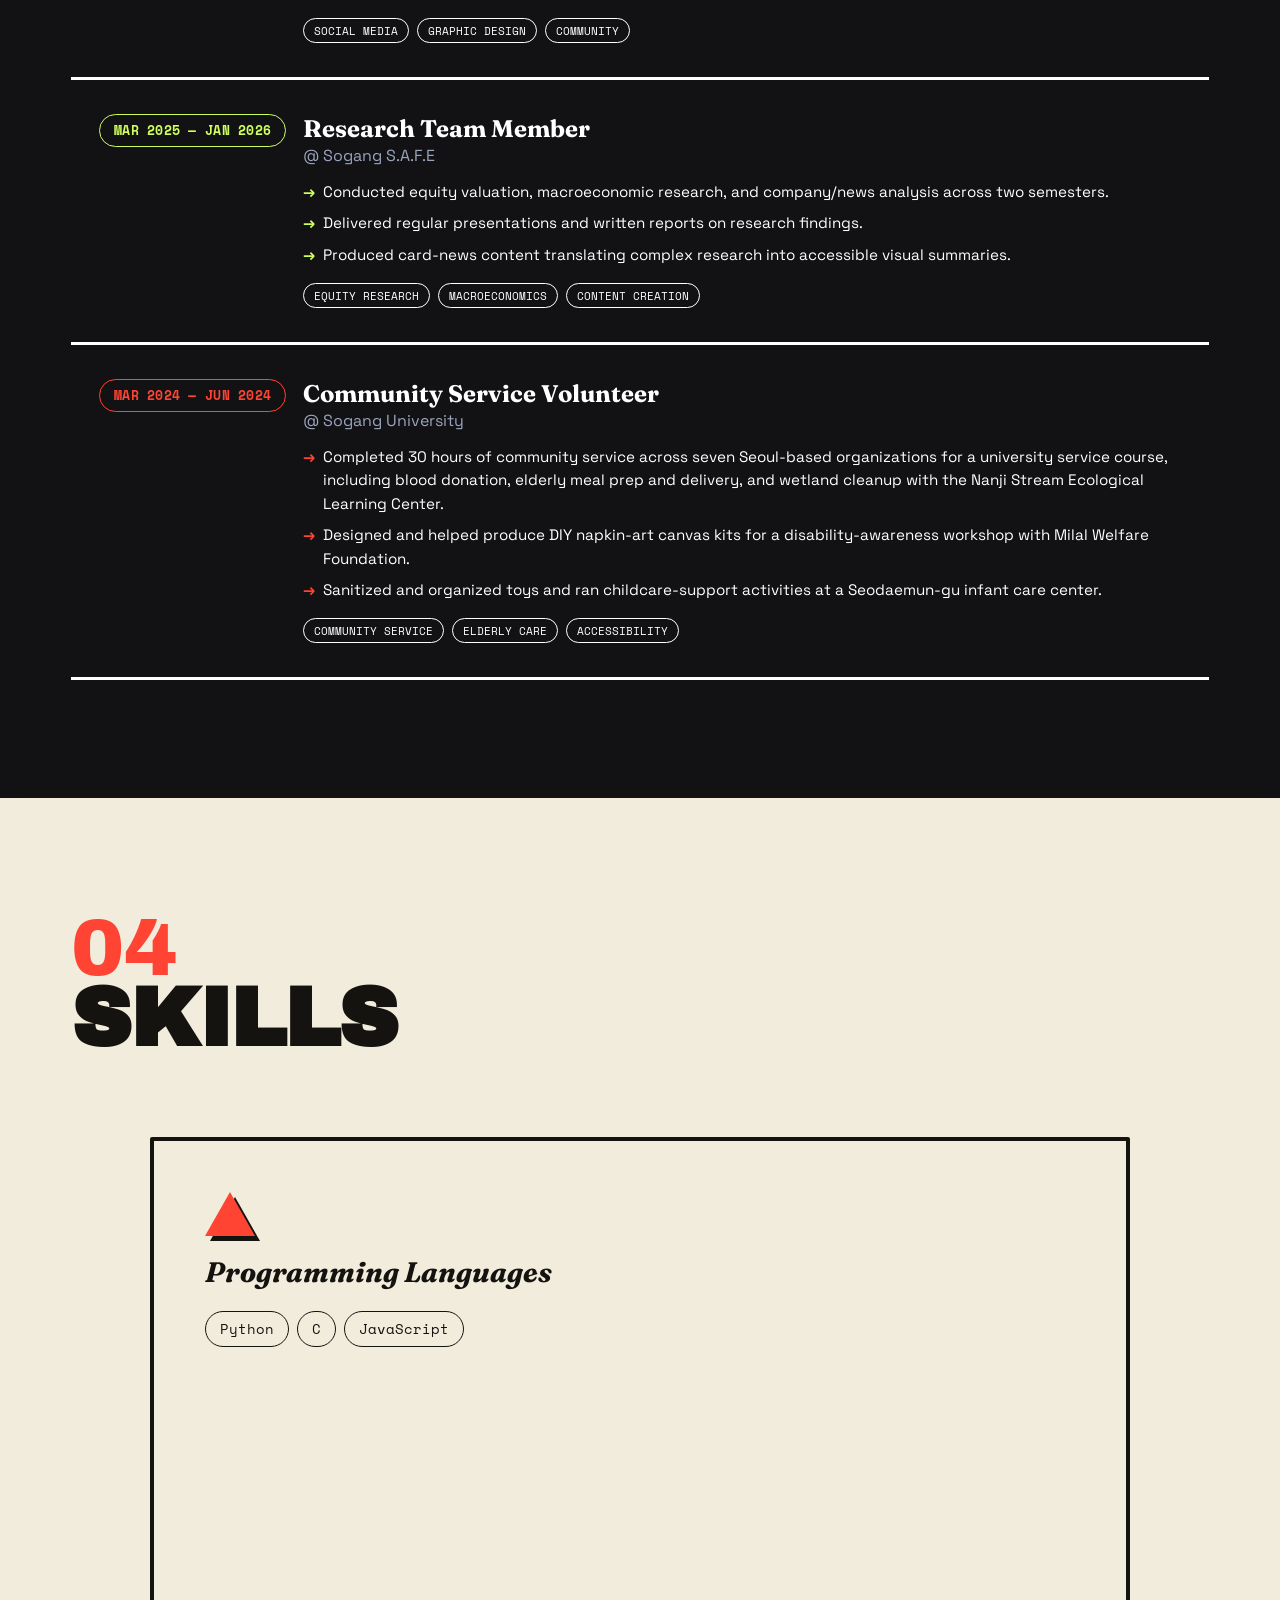
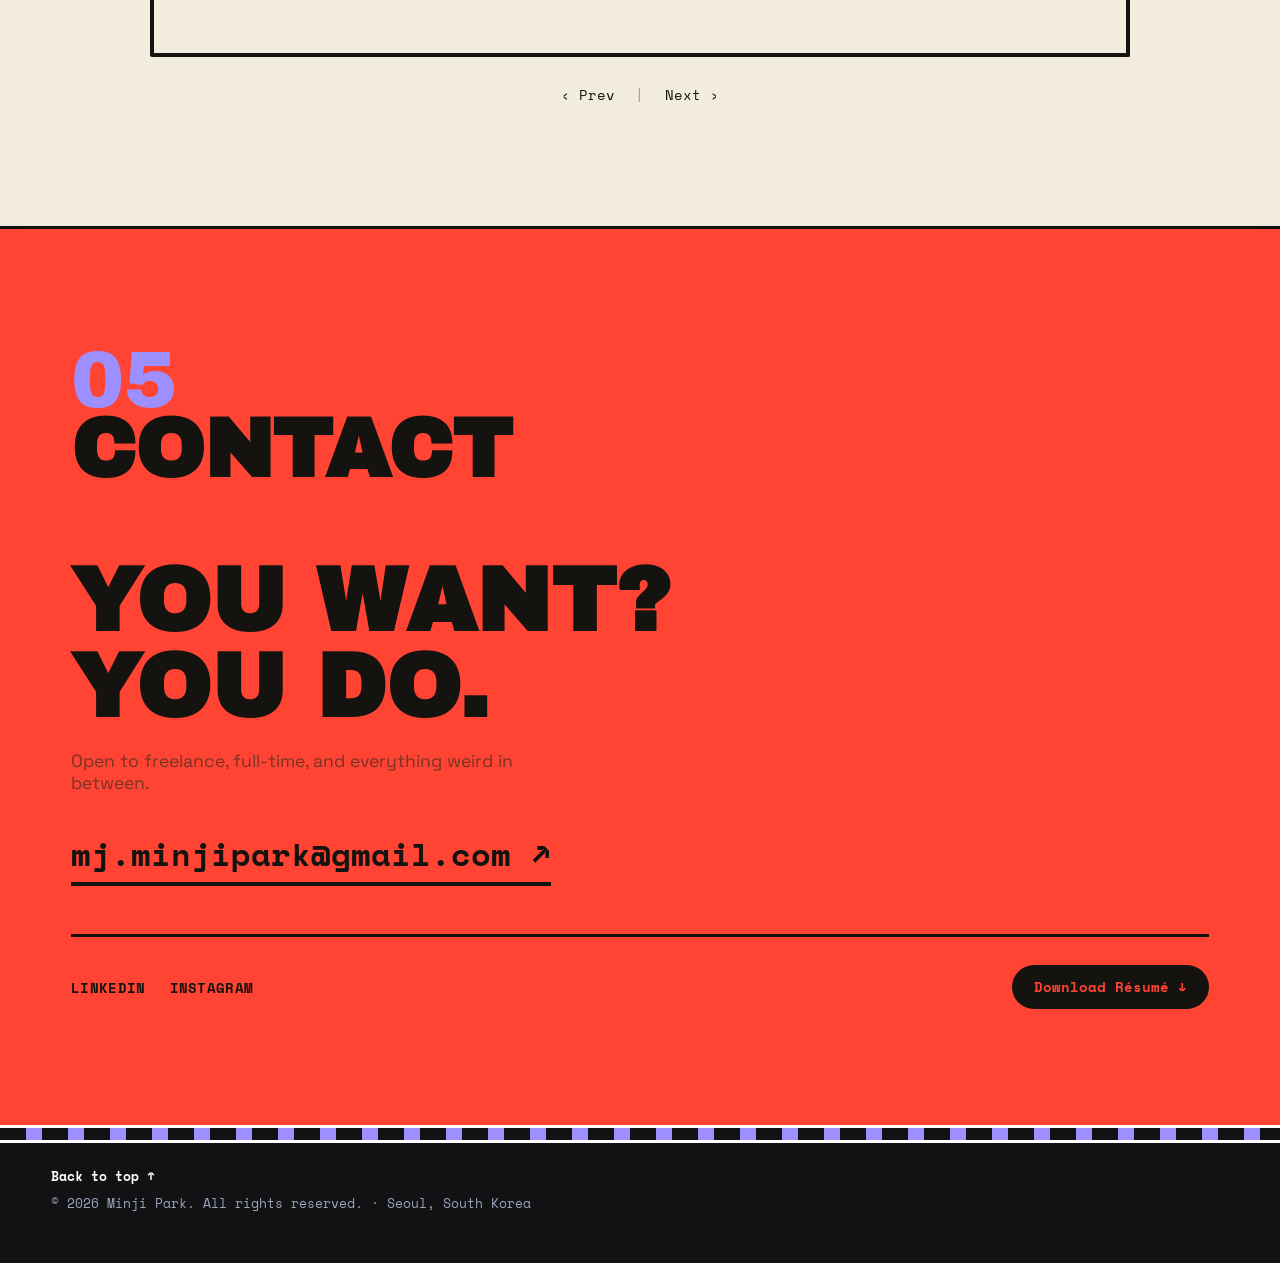
==== commit 7139db1c: "Replace bare hero marquee with a text ticker, shrink dead scroll zone The hero-flip wrapper was 160v" ====
--- a/index.html
+++ b/index.html
@@ -75,7 +75,11 @@
         <p class="hero__scroll-cue" aria-hidden="true">Scroll ↓</p>
       </div>
 
-      <div class="marquee-line" aria-hidden="true"></div>
+      <div class="hero__ticker" aria-hidden="true">
+        <div class="hero__ticker-track">
+          <span>Minji Park</span><span>•</span><span>Design + Data</span><span>•</span><span>Sogang University</span><span>•</span><span>Minji Park</span><span>•</span><span>Design + Data</span><span>•</span><span>Sogang University</span><span>•</span>
+        </div>
+      </div>
     </section>
   </div>
 
--- a/style.css
+++ b/style.css
@@ -206,6 +206,28 @@
   pointer-events:none; user-select:none;
 }
 
+/* magnetic cursor glow — a soft coral spotlight that
+   trails the pointer across the hero, lighting up the
+   watermark as it passes. Injected by script.js
+   (initHeroGlow), desktop/fine-pointer/motion-OK only —
+   see its JS gate and the media query below, same as
+   the custom cursor. */
+.hero__glow{
+  position:absolute; top:0; left:0; z-index:1;
+  width:640px; height:640px; margin:-320px 0 0 -320px;
+  border-radius:50%;
+  background:radial-gradient(circle, rgba(255,68,51,0.55) 0%, rgba(255,68,51,0) 70%);
+  pointer-events:none;
+  opacity:0;
+  transition:opacity .4s ease;
+  will-change:transform;
+}
+.hero__glow.is-visible{ opacity:1; }
+
+@media (hover:none), (pointer:coarse){
+  .hero__glow{ display:none; }
+}
+
 .hero__scroll-cue{
   font-family:var(--font-mono); font-size:0.8rem; text-transform:uppercase;
   letter-spacing:0.08em; color:var(--muted);
@@ -236,6 +258,7 @@
   position:relative; z-index:1;
   font-family:var(--font-mono); text-transform:uppercase;
   letter-spacing:0.08em; font-size:0.85rem; color:var(--violet);
+  margin-top:clamp(24px, 5vw, 64px);
   margin-bottom:6px;
 }
 .hero__name{
@@ -244,13 +267,13 @@
   text-transform:uppercase;
   font-size:clamp(3rem, 11.5vw, 9.5rem);
   line-height:0.92; letter-spacing:-0.01em;
-  margin-bottom:clamp(28px, 5vw, 56px);
+  margin-bottom:clamp(16px, 2.4vw, 28px);
 }
 .hero__tagline{
   position:relative; z-index:1;
-  font-size:clamp(1.3rem,2.8vw,2rem);
+  font-size:clamp(1rem,1.6vw,1.3rem);
   line-height:1.65; max-width:840px;
-  margin:0 auto 48px;
+  margin:0 auto clamp(48px, 8vw, 96px);
 }
 .hero__tagline em{
   font-style:normal; background:var(--lime); color:var(--cream);
@@ -259,9 +282,12 @@
 
 /* ============================================
    MARQUEE LINE — a bare strip of moving dashes,
-   no text. Reused for the hero footer bar (pinned
-   to the hero's bottom edge) and the site footer
-   bar (sits in normal flow there).
+   no text. Used for the footer bar (in normal flow)
+   and the site footer bar. The hero has its own
+   text ticker instead (.hero__ticker below) — a bare
+   dash strip alone at the bottom of the hero's tall
+   scroll-parallax wrapper read as an unstyled leftover
+   floating in empty space.
    ============================================ */
 .marquee-line{
   position:relative;
@@ -270,15 +296,6 @@
   border-top:3px solid var(--ink); border-bottom:3px solid var(--ink);
   background:var(--ink);
 }
-.hero .marquee-line{
-  /* .hero is a <section>, which the shared rule below
-     caps at max-width:1240px — left:0/right:0 here would
-     only span that inner box, not the viewport. Break out
-     to the true edges with the same 100vw trick used for
-     the section color blocks. */
-  position:absolute; bottom:0; z-index:2;
-  left:50%; width:100vw; margin-left:-50vw;
-}
 .marquee-line::before{
   content:"";
   position:absolute; inset:0;
@@ -296,9 +313,39 @@
   .marquee-line::before{ animation:none; }
 }
 
+/* ============================================
+   HERO TICKER — a scrolling coral banner pinned to
+   the hero's bottom edge, replacing the old bare dash
+   marquee with something that actually reads as part
+   of the design during the scroll-parallax dead zone.
+   Content is written twice in the HTML back-to-back;
+   the keyframe scrolls exactly half the track's width,
+   so the loop seam is invisible.
+   ============================================ */
+.hero__ticker{
+  position:absolute; bottom:0; z-index:2;
+  left:50%; width:100vw; margin-left:-50vw;
+  height:40px;
+  overflow:hidden;
+  border-top:3px solid var(--ink); border-bottom:3px solid var(--ink);
+  background:var(--coral);
+}
+.hero__ticker-track{
+  display:flex; align-items:center; gap:14px;
+  height:100%; width:max-content; white-space:nowrap;
+  font-family:var(--font-mono); font-weight:700; font-size:0.8rem;
+  text-transform:uppercase; letter-spacing:0.06em; color:var(--ink);
+  animation:heroTicker 16s linear infinite;
+}
+@keyframes heroTicker{ from{ transform:translateX(0); } to{ transform:translateX(-50%); } }
+
+@media (prefers-reduced-motion:reduce){
+  .hero__ticker-track{ animation:none; }
+}
+
 @media (max-width:760px){
   .hero{ padding-top:40px; overflow:visible; }
-  .hero .marquee-line{
+  .hero__ticker{
     position:relative; left:auto;
     width:100vw; margin-left:calc(50% - 50vw);
     margin-top:40px;
@@ -321,7 +368,7 @@
    ============================================ */
 .hero-flip{
   position:relative;
-  height:160vh;
+  height:125vh;
   /* slide up under the sticky nav so .hero's own
      min-height:100svh box actually starts at the true
      top of the viewport — otherwise the nav's reserved
@@ -372,7 +419,11 @@
   align-items:center;
   gap:40px;
 }
-.background__bio{ font-size:1.05rem; line-height:1.7; padding-top:6px; }
+.background__bio{
+  font-size:1.05rem; line-height:1.7;
+  padding-top:clamp(28px, 5vw, 56px);
+  padding-bottom:clamp(28px, 5vw, 56px);
+}
 
 .background__minji{
   position:relative; flex:none; z-index:1; pointer-events:none;
@@ -394,13 +445,18 @@
 }
 .background__minji-tape{
   position:absolute;
-  width:56px; height:22px;
-  background:rgba(245,239,221,0.82);
-  border:1px solid rgba(0,0,0,0.15);
-  box-shadow:0 2px 4px rgba(0,0,0,0.25);
-}
-.background__minji-tape--l{ top:-8px; left:8%; transform:rotate(-4deg); }
-.background__minji-tape--r{ top:-12px; right:12%; transform:rotate(3deg); }
+  width:64px; height:26px;
+  border:3px solid var(--ink);
+  box-shadow:4px 4px 0 var(--ink);
+}
+.background__minji-tape--l{
+  top:-16px; left:6%; transform:rotate(-6deg);
+  background:var(--lime);
+}
+.background__minji-tape--r{
+  top:-18px; right:10%; transform:rotate(5deg);
+  background:var(--coral);
+}
 
 @media (max-width:900px){
   .background__content{
@@ -942,14 +998,15 @@
 }
 
 @media (min-width:761px){
-  /* Same book-page marquee as the mobile block above, turned
-     90°: cards share one grid cell and are positioned by
-     --dist along the Y axis instead of X, so the deck is
-     panned with a vertical mouse drag rather than a
-     horizontal swipe. initSkillsStack (script.js) drives
-     --dist identically on both breakpoints — only the axis
-     it reads from pointer events, and the transform property
-     below, differ. */
+  /* Same book-page marquee as the mobile block above, just
+     bigger — cards share one grid cell and are positioned by
+     --dist along the X axis, same as mobile, so the deck
+     loops left-to-right on every breakpoint (panned by mouse
+     drag or wheel here instead of touch). touch-action:pan-y
+     leaves normal vertical page scroll alone; only the
+     horizontal drag gesture is captured by the grid, so
+     swiping here never fights page scroll or bleeds outside
+     the carousel. */
   .skills__grid{
     display:grid;
     grid-template-columns:1fr;
@@ -957,7 +1014,7 @@
     margin:0 auto;
     overflow:hidden;
     cursor:grab;
-    touch-action:pan-x;
+    touch-action:pan-y;
   }
   .skills__grid.is-dragging{ cursor:grabbing; }
   .skills__cat{
@@ -971,7 +1028,7 @@
   /* .skills__grid-prefixed for the same specificity-over-pop-in
      reason as the mobile rule above. */
   .skills__grid .skills__cat{
-    transform:translateY(calc(var(--dist,0) * 112%));
+    transform:translateX(calc(var(--dist,0) * 105%));
   }
   .skills__cat.is-active{
     box-shadow:18px 18px 0 var(--accent, var(--coral));
@@ -1003,8 +1060,8 @@
     background:none; border:none; padding:6px; cursor:pointer;
     color:var(--ink); font:inherit;
   }
-  .skills__nav__prev::before{ content:"↑ "; }
-  .skills__nav__next::after{ content:" ↓"; }
+  .skills__nav__prev::before{ content:"‹ "; }
+  .skills__nav__next::after{ content:" ›"; }
   .skills__nav__sep{ opacity:.4; }
 }
 
